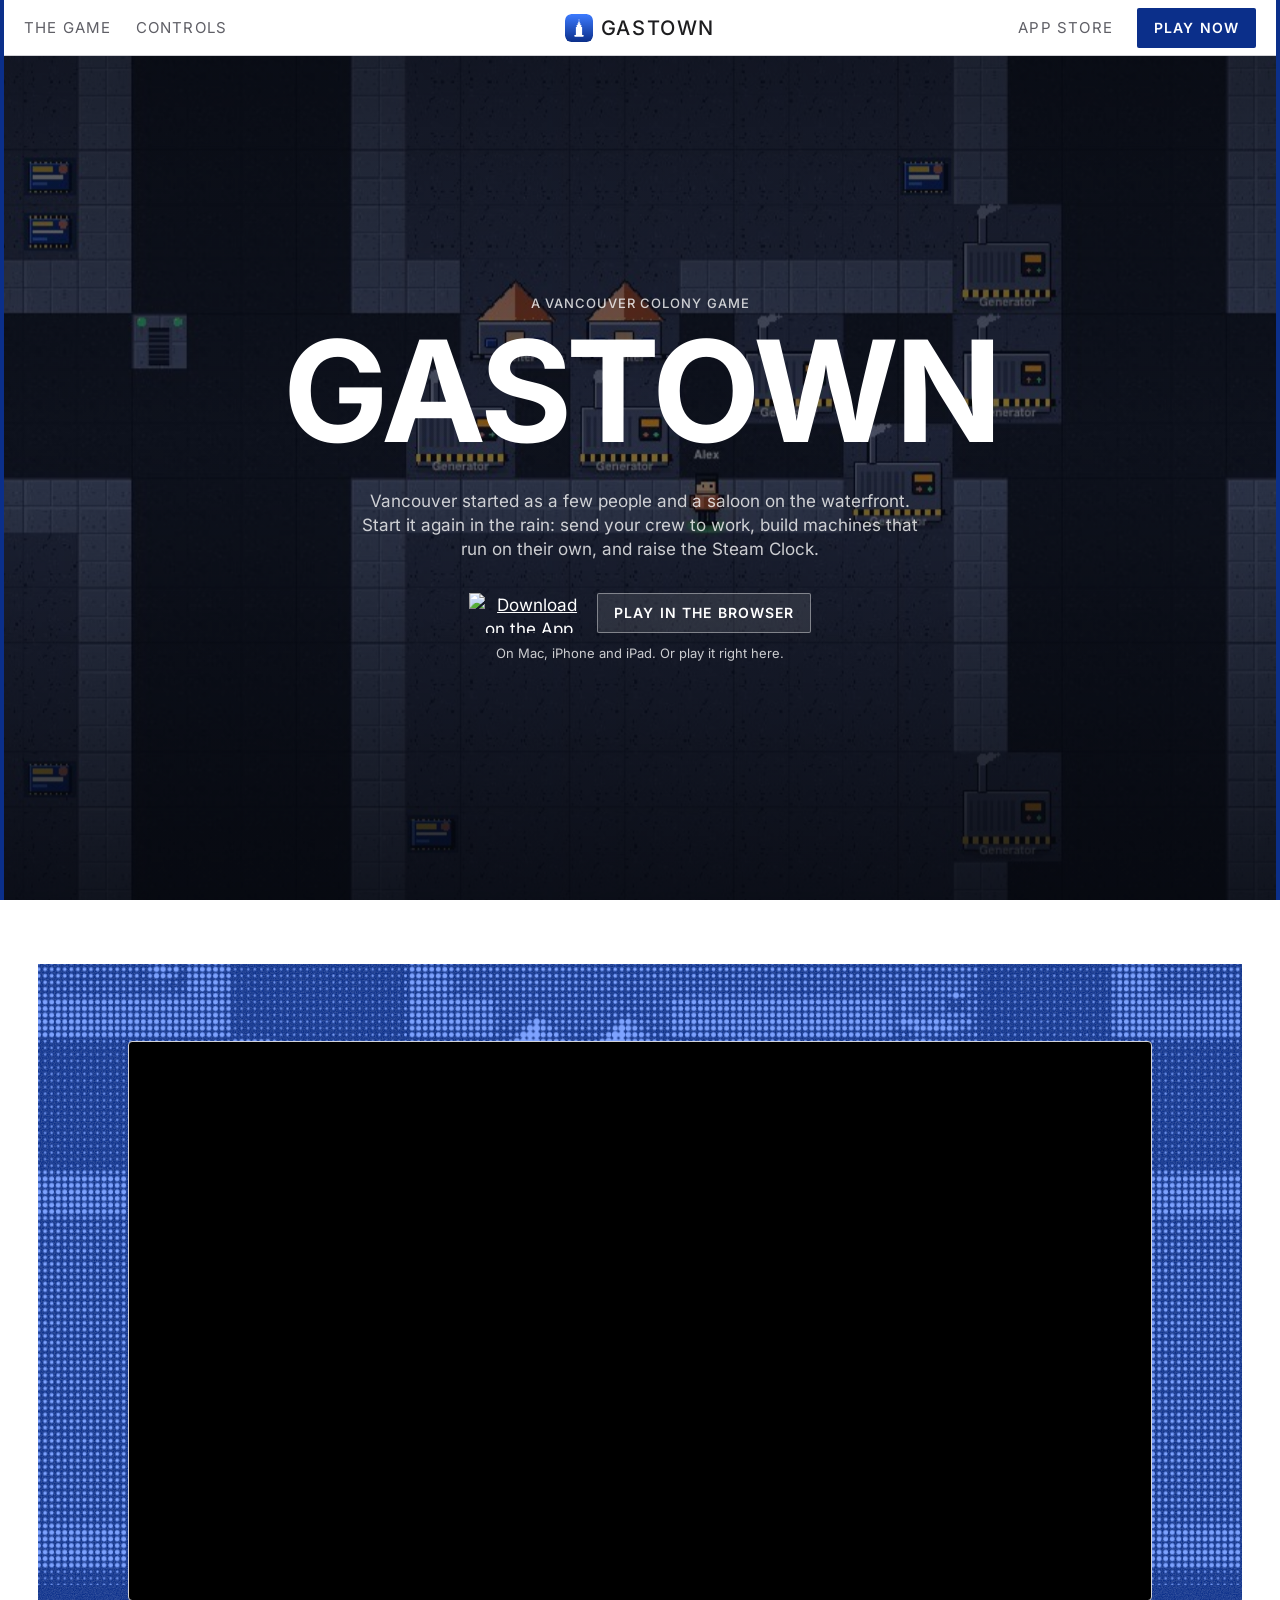
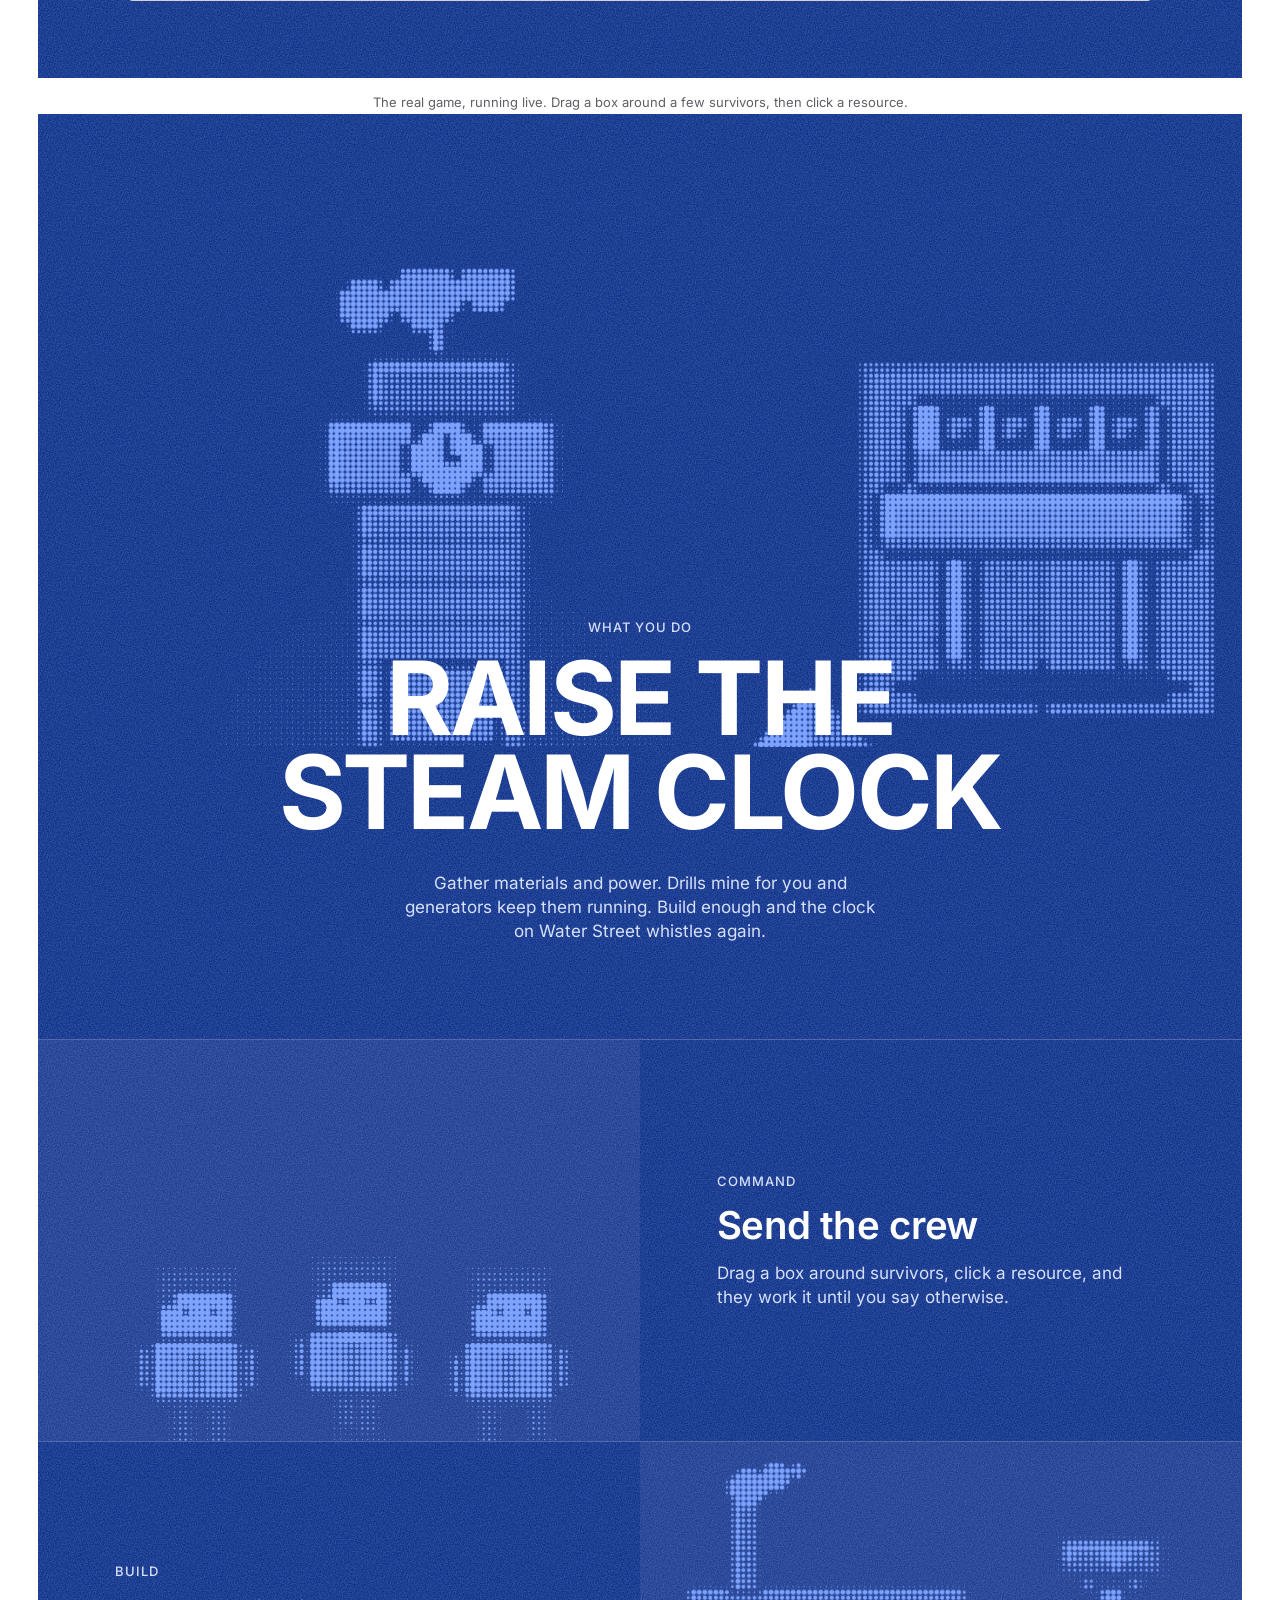
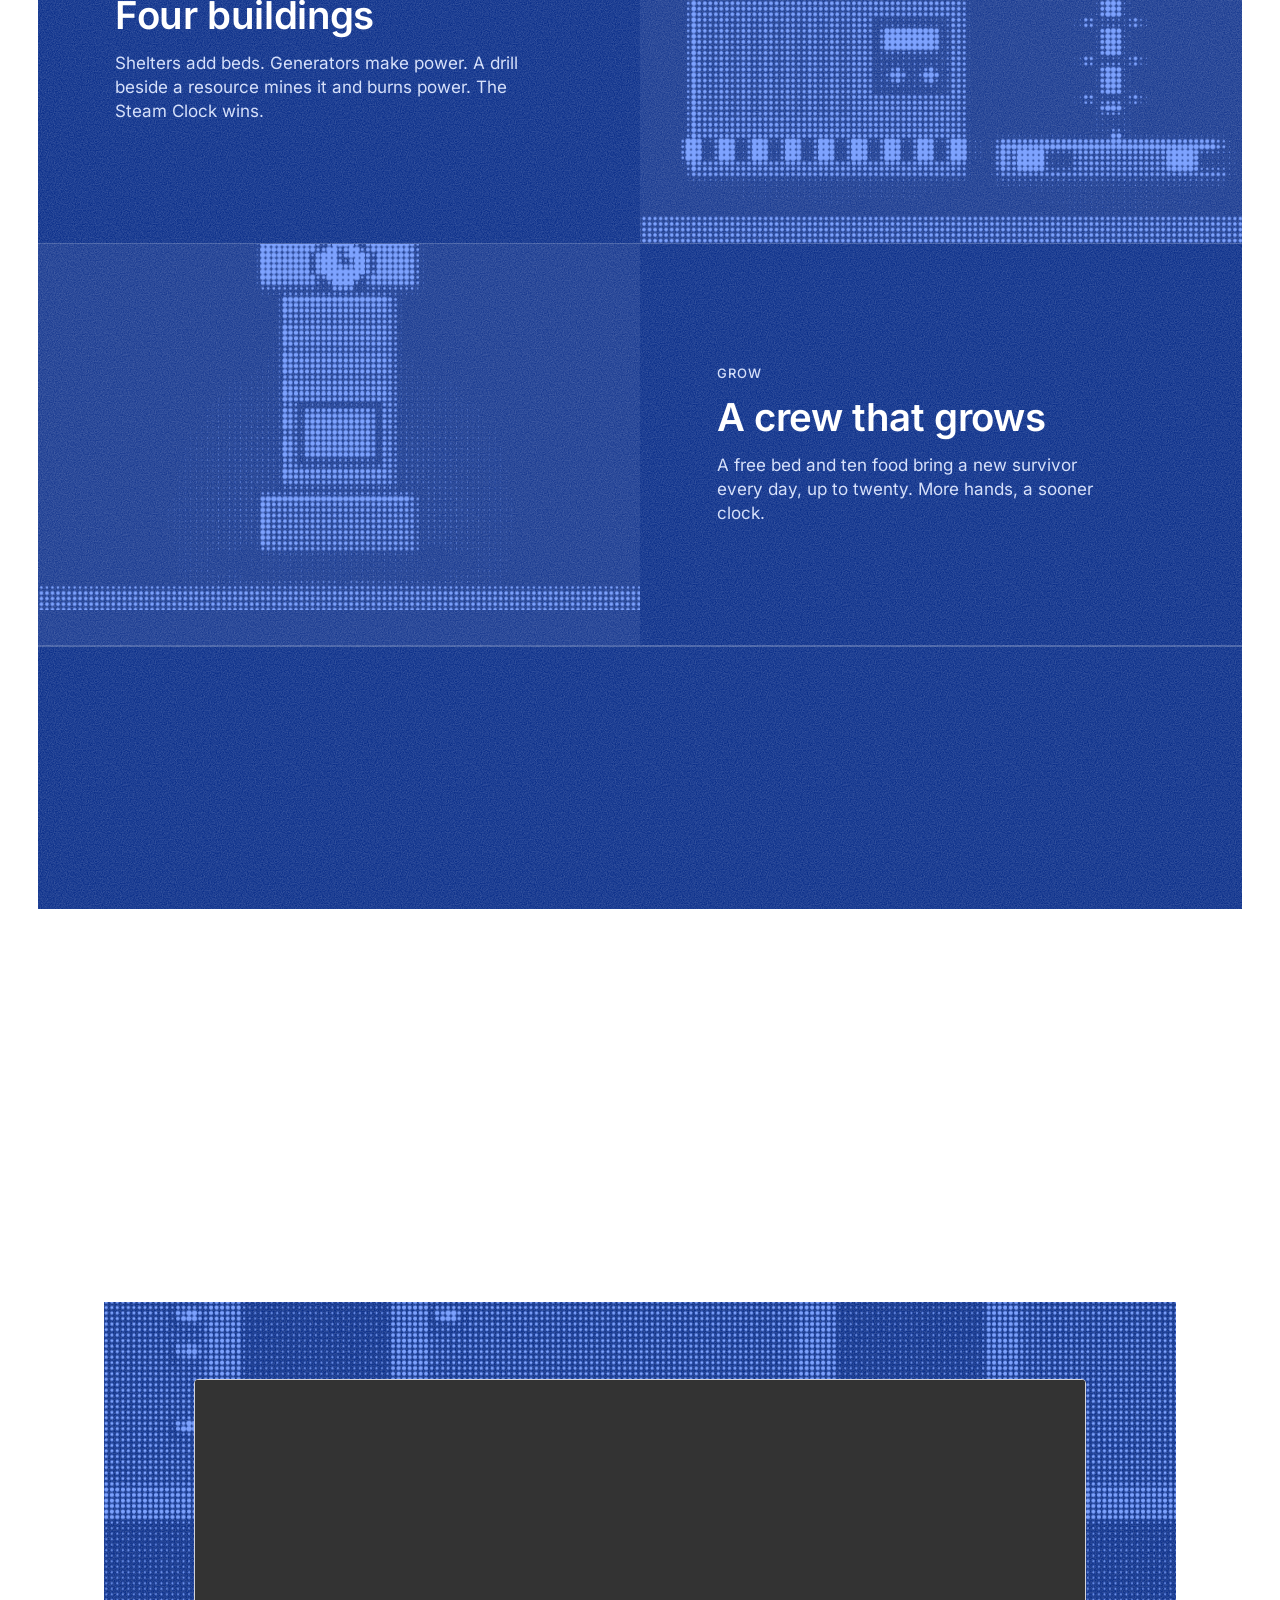
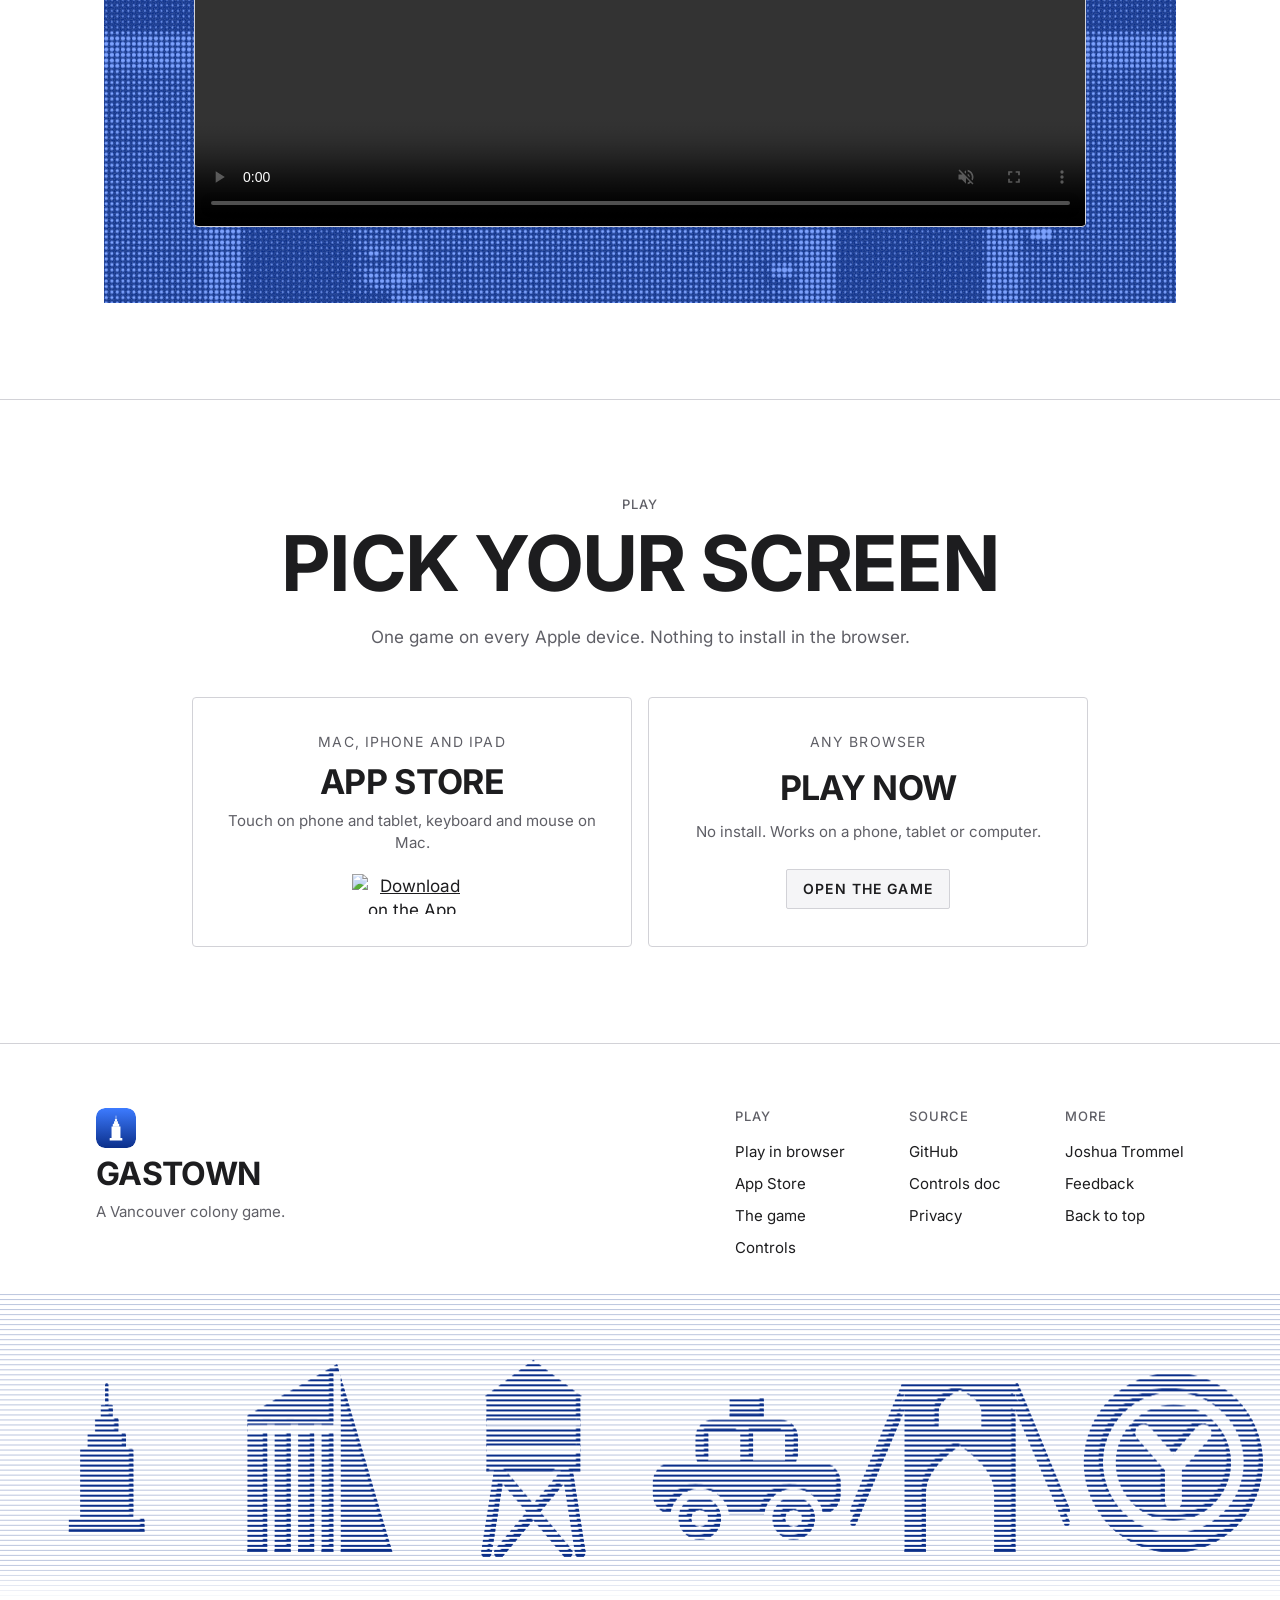
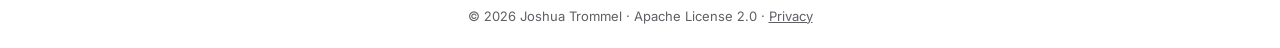
==== landing/index.html @ 270c262f "Gastown: rename from NYC Survive, Vancouver theme (water, seawall, SkyTrain, rain, Steam Clock), lan" ====
<!DOCTYPE html>
<html lang="en">
<head>
<meta charset="UTF-8">
<meta name="viewport" content="width=device-width, initial-scale=1.0, viewport-fit=cover">
<title>Gastown. A Vancouver colony game.</title>
<meta name="description" content="Lead a small crew through rainy Vancouver. Send them to work, build drills and generators that run on their own, and raise the Gastown Steam Clock. On Mac, iPhone and iPad, and in your browser.">
<meta name="theme-color" content="#ffffff" media="(prefers-color-scheme: light)">
<meta name="theme-color" content="#05070d" media="(prefers-color-scheme: dark)">
<link rel="canonical" href="https://gastown.jaybulb.com/">
<link rel="icon" href="favicon.svg" type="image/svg+xml">
<link rel="apple-touch-icon" href="apple-touch-icon.png">
<meta property="og:type" content="website">
<meta property="og:site_name" content="Gastown">
<meta property="og:title" content="Gastown. A Vancouver colony game.">
<meta property="og:description" content="Lead a small crew through rainy Vancouver. Build machines that run on their own and raise the Steam Clock.">
<meta property="og:url" content="https://gastown.jaybulb.com/">
<meta property="og:image" content="https://gastown.jaybulb.com/og.png">
<meta name="twitter:card" content="summary_large_image">
<meta name="twitter:image" content="https://gastown.jaybulb.com/og.png">
<meta name="apple-itunes-app" content="app-id=6782618198">
<link rel="stylesheet" href="tokens.css">
<link rel="stylesheet" href="landing.css">
<script src="landing.js" defer></script>
</head>
<body>

<header class="nav" aria-label="Site">
  <nav class="nav-links" aria-label="Main">
    <a href="#features">The game</a>
    <a href="#controls">Controls</a>
  </nav>
  <a class="nav-brand" href="#top" aria-label="Gastown home"><img src="icon.svg" alt="" width="28" height="28"><span>Gastown</span></a>
  <div class="nav-end">
    <a class="nav-get" href="https://apps.apple.com/app/id6782618198">App Store</a>
    <a class="btn btn-solid" href="app/">Play now</a>
  </div>
</header>

<!-- Art: halftone dot masks drawn from the game's own sprites and frames by scripts/gen_landing_art.py. No outside photos. -->
<main id="top">
<section class="hero" id="hero">
  <div class="hero-bg" aria-hidden="true">
    <video class="hero-video" src="hero.mp4" poster="hero-poster.jpg" autoplay muted loop playsinline preload="auto" data-parallax="0.35"></video>
  </div>
  <div class="wrap center hero-copy" data-parallax="0.3" data-fade>
    <p class="label">A Vancouver colony game</p>
    <h1>Gastown</h1>
    <p class="lead">Vancouver started as a few people and a saloon on the waterfront. Start it again in the rain: send your crew to work, build machines that run on their own, and raise the Steam Clock.</p>
    <div class="cta">
      <a class="store-badge" href="https://apps.apple.com/app/id6782618198"><img src="https://tools.applemarketingtools.com/api/badges/download-on-the-app-store/black/en-us" alt="Download on the App Store" width="150" height="50"></a>
      <a class="btn btn-ghost" href="app/">Play in the browser</a>
    </div>
    <p class="fine">On Mac, iPhone and iPad. Or play it right here.</p>
  </div>
</section>

<section class="sec-demo">
  <div class="demo-wrap reveal" id="demo">
    <div class="stage">
      <div class="art stage-art" style="--img: url(art/stage.png)" aria-hidden="true" data-parallax-art="0.18"></div>
      <div class="win">
        <iframe src="app/?embed" title="Gastown, running live" loading="lazy" allow="fullscreen"></iframe>
      </div>
    </div>
    <p class="demo-hint">The real game, running live. Drag a box around a few survivors, then click a resource.</p>
  </div>
</section>

<section class="band" id="features">
  <div class="band-head">
    <div class="art band-art" style="--img: url(art/band.png)" aria-hidden="true" data-parallax-art="0.2"></div>
    <div class="band-copy reveal">
      <p class="label">What you do</p>
      <h2>Raise the Steam Clock</h2>
      <p>Gather materials and power. Drills mine for you and generators keep them running. Build enough and the clock on Water Street whistles again.</p>
    </div>
  </div>
  <div class="frows">
    <article class="frow reveal"><div class="art" style="--img: url(art/crew.png)" aria-hidden="true" data-parallax-art="0.14"></div><div><p class="label">Command</p><h3>Send the crew</h3><p>Drag a box around survivors, click a resource, and they work it until you say otherwise.</p></div></article>
    <article class="frow reveal"><div class="art" style="--img: url(art/machines.png)" aria-hidden="true" data-parallax-art="0.14"></div><div><p class="label">Build</p><h3>Four buildings</h3><p>Shelters add beds. Generators make power. A drill beside a resource mines it and burns power. The Steam Clock wins.</p></div></article>
    <article class="frow reveal"><div class="art" style="--img: url(art/clock.png)" aria-hidden="true" data-parallax-art="0.14"></div><div><p class="label">Grow</p><h3>A crew that grows</h3><p>A free bed and ten food bring a new survivor every day, up to twenty. More hands, a sooner clock.</p></div></article>
  </div>
  <div class="cells" id="controls">
    <article class="cell reveal"><p class="label">Your orders</p><h3>Nobody moves until you say so</h3><p>Colonists only move when you tell them to. Pick one, then pick the spot. Machines are the only thing that works alone.</p></article>
    <article class="cell reveal"><p class="label">Controls</p><h3>Touch or keys</h3><p>Tap a survivor, then the ground. On Mac, WASD pans, B opens the build menu, 1 to 4 pick a building and Space pauses.</p></article>
    <article class="cell reveal"><p class="label">The win</p><h3>The clock whistles</h3><p>Raise the Steam Clock and Gastown is yours. About fifteen minutes if you build well.</p></article>
  </div>
</section>

<section class="sec field" id="film">
  <div class="wrap center">
    <div class="reveal">
      <i class="wing" aria-hidden="true"></i>
      <p class="label">A real run</p>
      <h2>See it played</h2>
      <p class="body">Drag a box around survivors, click a resource to gather it, and press B to build.</p>
    </div>
    <div class="stage film-stage reveal">
      <div class="art stage-art" style="--img: url(art/film.png)" aria-hidden="true" data-parallax-art="0.18"></div>
      <figure class="film">
        <video src="playthrough.mp4" autoplay muted loop playsinline controls preload="metadata" aria-label="A real playthrough: drag a box around survivors, click a resource to gather, press B to build."></video>
      </figure>
    </div>
  </div>
</section>

<section class="sec plats" id="play">
  <div class="wrap center">
    <p class="label reveal">Play</p>
    <h2 class="reveal">Pick your screen</h2>
    <p class="body reveal">One game on every Apple device. Nothing to install in the browser.</p>
    <div class="plat-row">
      <div class="reveal"><small>Mac, iPhone and iPad</small><b>App Store</b><p>Touch on phone and tablet, keyboard and mouse on Mac.</p><a class="store-badge" href="https://apps.apple.com/app/id6782618198"><img src="https://tools.applemarketingtools.com/api/badges/download-on-the-app-store/black/en-us" alt="Download on the App Store" width="150" height="50"></a></div>
      <div class="reveal"><small>Any browser</small><b>Play now</b><p>No install. Works on a phone, tablet or computer.</p><a class="btn btn-ghost" href="app/">Open the game</a></div>
    </div>
  </div>
</section>
</main>

<footer class="foot" id="footer">
  <div class="foot-top">
    <div class="foot-brand"><img src="icon.svg" alt="" width="40" height="40"><b>Gastown</b><p>A Vancouver colony game.</p></div>
    <nav class="foot-cols" aria-label="Footer">
      <div><p class="label">Play</p><a href="app/">Play in browser</a><a href="https://apps.apple.com/app/id6782618198">App Store</a><a href="#features">The game</a><a href="#controls">Controls</a></div>
      <div><p class="label">Source</p><a href="https://github.com/nulljosh/gastown">GitHub</a><a href="https://github.com/nulljosh/gastown/blob/main/docs/CONTROLS.md">Controls doc</a><a href="privacy.html">Privacy</a></div>
      <div><p class="label">More</p><a href="https://jaybulb.com">Joshua Trommel</a><a href="mailto:trommatic@icloud.com?subject=Gastown">Feedback</a><a href="#top">Back to top</a></div>
    </nav>
  </div>
  <div class="word-band" aria-hidden="true"><canvas class="word-canvas"></canvas></div>
  <p class="legal">&copy; 2026 Joshua Trommel &middot; Apache License 2.0 &middot; <a href="privacy.html">Privacy</a></p>
</footer>

<script src="footer-band.js" defer></script>
</body>
</html>
---- landing/tokens.css ----
/* Gastown design tokens, same system as the Hermes landing: 8 point grid, one radius set, 48 point capsule controls.
   The brand blue (brand/tokens.css) is the only colour Gastown owns. Light #3d7bff, deep #0b2f8a. */
@font-face { font-family: "Gastown Sans"; src: url("fonts/GastownSans-Regular.woff2") format("woff2"); font-weight: 400; font-display: swap; }
@font-face { font-family: "Gastown Sans"; src: url("fonts/GastownSans-Medium.woff2") format("woff2"); font-weight: 500; font-display: swap; }
@font-face { font-family: "Gastown Sans"; src: url("fonts/GastownSans-Semibold.woff2") format("woff2"); font-weight: 600; font-display: swap; }
@font-face { font-family: "Gastown Sans"; src: url("fonts/GastownSans-Bold.woff2") format("woff2"); font-weight: 700; font-display: swap; }

:root {
  /* colour */
  --accent: #0b2f8a;          /* actions and links; deep brand blue, AA on paper */
  --accent-light: #3d7bff;    /* icon gradient top */
  --accent-deep: #0b2f8a;     /* icon gradient bottom */
  --btn: #0b2f8a;             /* solid buttons, white label */
  --frame: #0b2f8a;           /* the thin frame down the window edges */
  --band: #0b2f8a;            /* full-bleed blue sections */
  --band-sub: #d6e0fa;        /* secondary text on the band, AA */
  --band-art: #7ea3ff;        /* halftone photographs on the band */
  --band-line: rgba(255, 255, 255, .22);
  --ring: color-mix(in srgb, var(--accent) 30%, transparent);
  --bg: #ffffff;
  --surface: #f5f5f7;
  --line: #d2d2d7;
  --text: #1d1d1f;
  --sub: #5f5f66;

  /* type */
  --display: var(--font);    /* one face everywhere: Gastown Sans, built by scripts/gen_font.py */
  --font: "Gastown Sans", -apple-system, BlinkMacSystemFont, "SF Pro Text", "Helvetica Neue", Helvetica, Arial, sans-serif;
  --size-body: 17px;          /* 24 line */
  --size-footnote: 13px;      /* 16 line */

  /* space: the 8 point grid */
  --sp-1: 4px; --sp-2: 8px; --sp-3: 12px; --sp-4: 16px; --sp-5: 24px; --sp-6: 32px; --sp-7: 48px; --sp-8: 64px; --sp-9: 96px;
  --measure: 680px;
  --wrap: 1120px;

  /* shape */
  --control: 48px;
  --r-card: 28px;
  --r-group: 20px;
  --r-pill: 999px;
  --r-sq: 2px;                /* landing buttons and panels */
  --r-icon: 22.5%;
  --motion: .2s ease;
  color-scheme: light dark;
}

@media (prefers-color-scheme: dark) {
  :root {
    --accent: #6c9bff;
    --btn: #2a63e9;
    --frame: #2a63e9;
    --band: #0b2f8a;
    --band-sub: #c9d6fb;
    --band-art: #6f98ff;
    --bg: #05070d;            /* near black, a breath of blue */
    --surface: #10131c;
    --line: #272c3a;
    --text: #f5f5f7;
    --sub: #a4a9b8;
  }
}
---- landing/landing.css ----
/* Gastown landing, built on the Hermes landing system: a near-black page in a thin blue frame, giant thin condensed caps,
   tiny caps labels, small square buttons, all in Gastown Sans, and one full-bleed blue band where an old photograph of New York sits in halftone.
   Every colour, both faces and the radii come from tokens.css. */
:root {
  --scan: repeating-linear-gradient(to bottom, #000 0 1.5px, transparent 1.5px 3px);  /* scanlines for the engravings */
  /* film grain: white fractal noise, laid over every blue surface */
  --grain: url("data:image/svg+xml,%3Csvg xmlns='http://www.w3.org/2000/svg' width='180' height='180'%3E%3Cfilter id='n'%3E%3CfeTurbulence type='fractalNoise' baseFrequency='.85' numOctaves='3' stitchTiles='stitch'/%3E%3CfeColorMatrix values='0 0 0 0 1 0 0 0 0 1 0 0 0 0 1 .28 0 0 0 -.06'/%3E%3C/filter%3E%3Crect width='100%25' height='100%25' filter='url(%23n)'/%3E%3C/svg%3E");
}
/* Halftone art: each image is a dot mask (art/*.png, dithered from public domain works), tinted with --band-art */
.art { position: relative; overflow: hidden; background: var(--grain), var(--band); }
.art::before { content: ""; position: absolute; inset: -9% 0; transform: translate3d(0, var(--ty, 0px), 0); background: var(--band-art); -webkit-mask: var(--img) center / cover no-repeat; mask: var(--img) center / cover no-repeat; }
* { box-sizing: border-box; margin: 0; }
html { scroll-behavior: smooth; }
body { font-family: var(--font); font-size: var(--size-body); line-height: 24px; color: var(--text); background: var(--bg); -webkit-font-smoothing: antialiased; }
a { color: inherit; }
code { font-size: .9em; padding: 2px 6px; border-radius: var(--r-sq); background: var(--surface); }
.wrap { max-width: var(--wrap); margin: 0 auto; padding: 0 var(--sp-5); }
.center { text-align: center; }

h1, h2, h3, .label { font-family: var(--display); }
h1, h2, h3 { text-wrap: balance; }
/* the wing, in the accent, over a section title */
.wing { display: block; width: 56px; height: 56px; margin: 0 auto var(--sp-4); background: var(--accent); -webkit-mask: url(mark.svg) center / contain no-repeat; mask: url(mark.svg) center / contain no-repeat; }
h1 { font-size: clamp(60px, 11vw, 168px); line-height: .92; font-weight: 700; text-transform: uppercase; letter-spacing: -.03em; }
h2 { font-size: clamp(40px, 6vw, 88px); line-height: .95; font-weight: 700; text-transform: uppercase; letter-spacing: -.025em; }
h3 { font-size: 28px; line-height: 32px; font-weight: 600; letter-spacing: -.01em; }
.label { font-size: 13px; line-height: 16px; font-weight: 500; letter-spacing: .08em; text-transform: uppercase; color: var(--sub); margin-bottom: var(--sp-4); }

.btn { white-space: nowrap; height: 40px; padding: 0 var(--sp-4); border-radius: var(--r-sq); display: inline-flex; align-items: center; font-family: var(--display); font-weight: 600; font-size: 14px; letter-spacing: .08em; text-transform: uppercase; text-decoration: none; border: 1px solid transparent; transition: background var(--motion), color var(--motion), border-color var(--motion); }
.btn-solid { background: var(--btn); color: #fff; }
.btn-solid:hover { background: color-mix(in srgb, var(--btn) 82%, #fff); }
.btn-ghost { background: var(--surface); color: var(--text); border-color: var(--line); }
.btn-ghost:hover { border-color: var(--text); }
.btn:focus-visible, .foot-cols a:focus-visible, .nav-brand:focus-visible, .nav-links a:focus-visible { outline: 3px solid var(--ring); outline-offset: 2px; }

.nav { position: sticky; top: 0; z-index: 10; display: grid; grid-template-columns: 1fr auto 1fr; align-items: center; gap: var(--sp-5); height: 56px; padding: 0 var(--sp-5); background: color-mix(in srgb, var(--bg) 88%, transparent); backdrop-filter: blur(20px); -webkit-backdrop-filter: blur(20px); border-bottom: 1px solid var(--line); }
.nav-brand { display: flex; align-items: center; gap: var(--sp-2); font-family: var(--display); font-weight: 500; font-size: 20px; letter-spacing: .08em; text-transform: uppercase; text-decoration: none; }
.nav-brand img { width: 28px; height: 28px; border-radius: var(--r-icon); }
.nav-links, .nav-get { display: flex; gap: var(--sp-5); font-family: var(--display); font-size: 15px; letter-spacing: .08em; text-transform: uppercase; }
.nav-links a, .nav-get { text-decoration: none; color: var(--sub); }
.nav-links a:hover, .nav-get:hover { color: var(--text); }
.nav-brand { grid-column: 2; }
.nav-end { grid-column: 3; justify-self: end; display: flex; align-items: center; gap: var(--sp-5); }
/* the thin blue frame down both edges of the window */
@media (min-width: 900px) { body::after { content: ""; position: fixed; inset: 0; border-inline: 4px solid var(--frame); pointer-events: none; z-index: 30; } }

.hero { position: relative; isolation: isolate; overflow: hidden; display: grid; align-items: center; min-height: calc(100svh - 56px); padding: var(--sp-9) 0; background: #05070d; color: #fff; }
.hero-bg { position: absolute; inset: 0; z-index: -1; overflow: hidden; }
/* the film, a little oversize so the parallax drift never shows an edge, under a dark wash that lets the type read */
.hero-video { position: absolute; left: 0; top: -12%; width: 100%; height: 124%; object-fit: cover; will-change: transform; }
.hero-bg::after { content: ""; position: absolute; inset: 0; background: linear-gradient(to bottom, rgba(5,7,13,.72), rgba(5,7,13,.5) 45%, rgba(5,7,13,.86)); }
.hero .label, .hero .lead, .hero .fine { color: rgba(255,255,255,.78); }
.hero .btn-ghost { background: rgba(255,255,255,.1); border-color: rgba(255,255,255,.4); color: #fff; backdrop-filter: blur(8px); -webkit-backdrop-filter: blur(8px); }
.hero .btn-ghost:hover { border-color: #fff; }
.hero-copy { will-change: transform, opacity; }
.sec-demo { padding-top: var(--sp-8); }
.store-badge { display: inline-flex; align-items: center; height: 40px; }
.store-badge img { display: block; height: 40px; width: auto; }
.lead { max-width: 560px; margin: var(--sp-6) auto 0; color: var(--sub); }
.cta { display: flex; flex-wrap: wrap; gap: var(--sp-2); margin-top: var(--sp-6); }
.center .cta { justify-content: center; }
.fine { margin-top: var(--sp-3); font-size: var(--size-footnote); line-height: 16px; color: var(--sub); }


/* the stage: a halftone photograph with the live game sitting on it */
.demo-wrap { margin: 0 clamp(0px, 3vw, 44px); }
.stage { position: relative; overflow: hidden; background: var(--grain), var(--band); padding: clamp(24px, 6vw, 96px) clamp(12px, 7vw, 128px); }
.stage-art { position: absolute; inset: 0; }
.stage .win { position: relative; max-width: 1040px; margin: 0 auto; }
.win { height: 560px; border-radius: 4px; overflow: hidden; border: 1px solid var(--line); background: #000; }
.win iframe { display: block; width: 100%; height: 100%; border: 0; }
.demo-hint { margin-top: var(--sp-3); font-size: var(--size-footnote); color: var(--sub); text-align: center; }

/* The blue band: the engraving in scanlines beside the section head, then the six features as ruled cells */
.band { margin: 0 clamp(0px, 3vw, 44px); background: var(--grain), var(--band); color: #fff; overflow: hidden; }
.band .label { color: var(--band-sub); }
.band-head { text-align: center; }
.band-art { aspect-ratio: 19 / 10; max-height: 86vh; width: 100%; background: none; }
.band-copy { position: relative; margin-top: -10vw; padding: 0 var(--sp-5) var(--sp-9); }
.band-copy h2 { font-size: clamp(44px, 8vw, 128px); line-height: .92; }
.band-copy p:last-child { margin: var(--sp-6) auto 0; max-width: 480px; color: var(--band-sub); }
.frows { border-top: 1px solid var(--band-line); }
.frow { display: grid; grid-template-columns: 1fr 1fr; align-items: center; border-bottom: 1px solid var(--band-line); }
.frow .art { aspect-ratio: 3 / 2; background: var(--grain), color-mix(in srgb, #fff 6%, var(--band)); }
.frow:nth-child(even) .art { order: 2; }
.frow > div:not(.art) { padding: var(--sp-7) clamp(24px, 6vw, 96px); max-width: 560px; }
.frow h3 { font-size: clamp(30px, 3vw, 44px); line-height: 1.05; font-weight: 600; }
.frow p:last-child { margin-top: var(--sp-4); color: var(--band-sub); }
.cells { display: grid; grid-template-columns: repeat(3, 1fr); border-top: 1px solid var(--band-line); }
.cell { padding: var(--sp-6) var(--sp-6) var(--sp-7); border-right: 1px solid var(--band-line); border-bottom: 1px solid var(--band-line); }
.cell:nth-child(3n) { border-right: 0; }
.cell:nth-last-child(-n+3) { border-bottom: 0; }
.cell .label { margin-bottom: var(--sp-5); }
.cell p:last-child { margin-top: var(--sp-3); color: var(--band-sub); font-size: 15px; line-height: 22px; }

.sec { padding: var(--sp-9) 0; }
.body { color: var(--sub); margin-top: var(--sp-5); max-width: 560px; }
.center .body { margin-left: auto; margin-right: auto; }

/* a real run: the playthrough video on a second halftone stage */
.film-stage { margin-top: var(--sp-7); }
.film-stage .film { position: relative; max-width: 960px; margin: 0 auto; border-radius: 4px; overflow: hidden; border: 1px solid var(--line); background: #000; }
.film-stage video { display: block; width: 100%; height: auto; }

.plats { border-top: 1px solid var(--line); }
.plat-row { display: flex; flex-wrap: wrap; justify-content: center; gap: var(--sp-4); margin-top: var(--sp-7); }
.plat-row > div { flex: 1 1 280px; max-width: 440px; padding: var(--sp-6); border-radius: 4px; border: 1px solid var(--line); display: grid; gap: var(--sp-2); justify-items: center; }
.plat-row small { font-family: var(--display); font-size: 14px; letter-spacing: .08em; text-transform: uppercase; color: var(--sub); }
.plat-row b { font-family: var(--display); font-weight: 700; font-size: 34px; line-height: 40px; text-transform: uppercase; letter-spacing: -.02em; }
.plat-row p { color: var(--sub); font-size: 15px; line-height: 22px; margin-bottom: var(--sp-3); }

/* Footer: brand and link columns, the engraved band of Hermes' things, one fine line */
.foot { text-align: center; padding: var(--sp-8) var(--sp-4) var(--sp-5); background: var(--bg); overflow: hidden; border-top: 1px solid var(--line); }
.foot-top { max-width: var(--wrap); margin: 0 auto; padding: 0 var(--sp-4); display: flex; flex-wrap: wrap; justify-content: space-between; gap: var(--sp-7); text-align: left; }
.foot-brand { display: grid; gap: var(--sp-2); align-content: start; }
.foot-brand img { border-radius: var(--r-icon); }
.foot-brand b { font-family: var(--display); font-weight: 700; font-size: 32px; line-height: 36px; text-transform: uppercase; letter-spacing: -.02em; }
.foot-brand p { color: var(--sub); font-size: 15px; }
.foot-cols { display: flex; flex-wrap: wrap; gap: var(--sp-8); }
.foot-cols div { display: grid; gap: var(--sp-2); align-content: start; }
.foot-cols .label { margin-bottom: var(--sp-2); }
.foot-cols a { color: var(--text); text-decoration: none; font-size: 15px; }
.foot-cols a:hover { color: var(--accent); }
.word-band { color: var(--accent); position: relative; width: 100vw; margin: var(--sp-6) 0 0 calc(50% - 50vw); height: clamp(160px, 24vw, 340px); }
.word-canvas { position: absolute; inset: 0; width: 100%; height: 100%; display: none; }
.word-band.live .word-canvas { display: block; }
.legal { margin-top: var(--sp-2); font-size: var(--size-footnote); line-height: 16px; color: var(--sub); text-wrap: balance; }

/* Privacy page: the same nav and footer, then one reading column */
.docs { max-width: var(--wrap); margin: 0 auto; padding: var(--sp-8) var(--sp-5) var(--sp-9); }
.doc { max-width: 720px; display: grid; gap: var(--sp-8); }
.doc section { display: grid; gap: var(--sp-4); justify-items: start; scroll-margin-top: 88px; }
.doc h2 { font-size: clamp(44px, 5vw, 72px); margin-bottom: var(--sp-2); }
.doc .label { margin-bottom: 0; }
.doc p { color: var(--sub); }
.doc a:not(.btn) { color: var(--accent); }
.privacy { max-width: 760px; }
.doc-h1 { font-size: clamp(56px, 8vw, 104px); line-height: .95; margin-bottom: var(--sp-3); }
.legal a { color: inherit; }

.js .reveal { opacity: 0; transform: translateY(16px); transition: opacity .5s ease, transform .5s ease; }
.js .reveal.in { opacity: 1; transform: none; }

@media (max-width: 900px) {
  .frow { grid-template-columns: 1fr; }
  .frow:nth-child(even) .art { order: 0; }
  .frow > div:not(.art) { padding: var(--sp-6) var(--sp-5) var(--sp-7); }
  .band-copy { margin-top: -14vw; }
  .cells { grid-template-columns: 1fr 1fr; }
  .cell, .cell:nth-child(3n), .cell:nth-last-child(-n+3) { border-right: 1px solid var(--band-line); border-bottom: 1px solid var(--band-line); }
  .cell:nth-child(2n) { border-right: 0; }
  .cell:nth-last-child(-n+2) { border-bottom: 0; }
  .win { height: 600px; }
}
@media (max-width: 600px) {
  .nav-links, .nav-get { display: none; }
  .nav { gap: var(--sp-3); padding: 0 var(--sp-4); }
  .wrap { padding: 0 var(--sp-4); }
  .hero { padding-top: var(--sp-8); }
  .cells { grid-template-columns: 1fr; }
  .cell, .cell:nth-child(2n), .cell:nth-child(3n), .cell:nth-last-child(-n+2) { border-right: 0; border-bottom: 1px solid var(--band-line); padding: var(--sp-5); }
  .cell:last-child { border-bottom: 0; }
  .word-band { height: 260px; }
  .foot-cols { gap: var(--sp-6); }
}
@media (prefers-reduced-motion: reduce) {
  html { scroll-behavior: auto; }
  .hero-video { top: 0; height: 100%; transform: none !important; }
  .hero-copy { transform: none !important; opacity: 1 !important; }
  .art::before { transform: none; inset: 0; }
  .js .reveal { opacity: 1; transform: none; transition: none; }
  .btn { transition: none; }
}
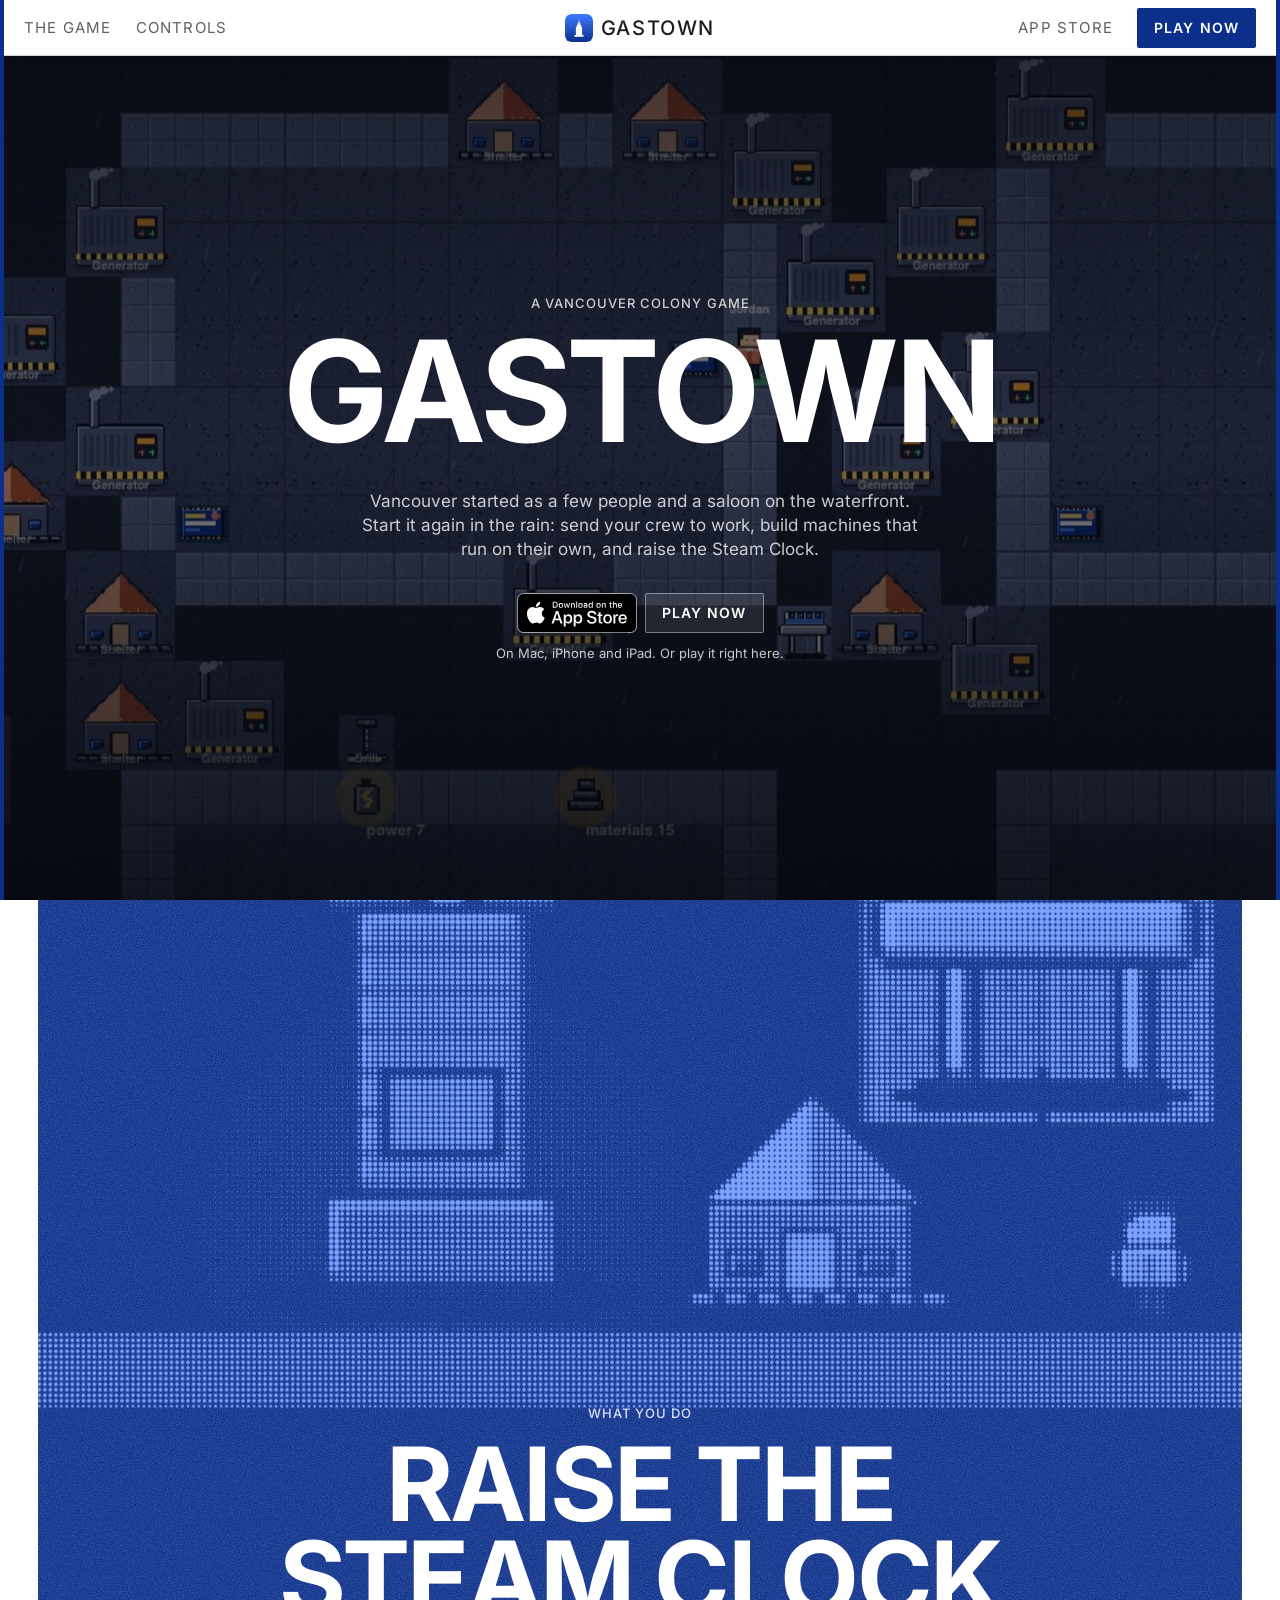
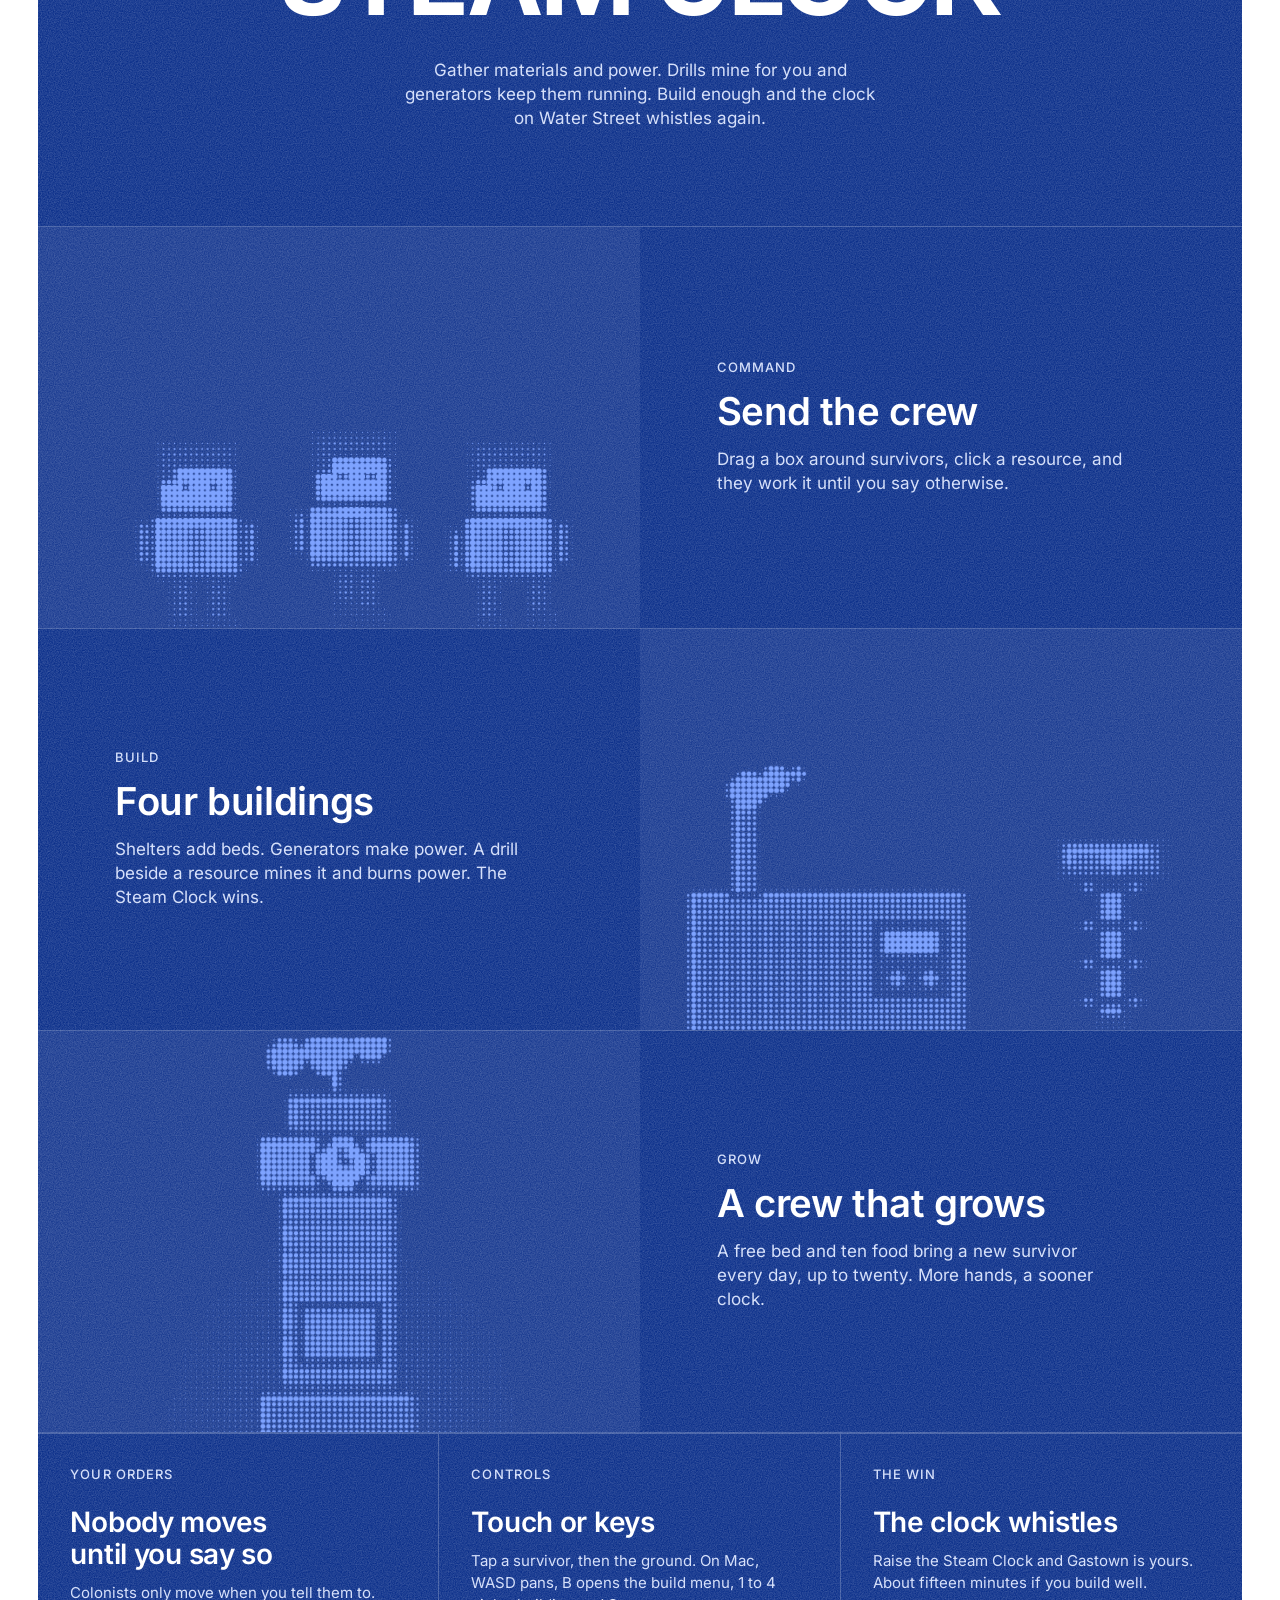
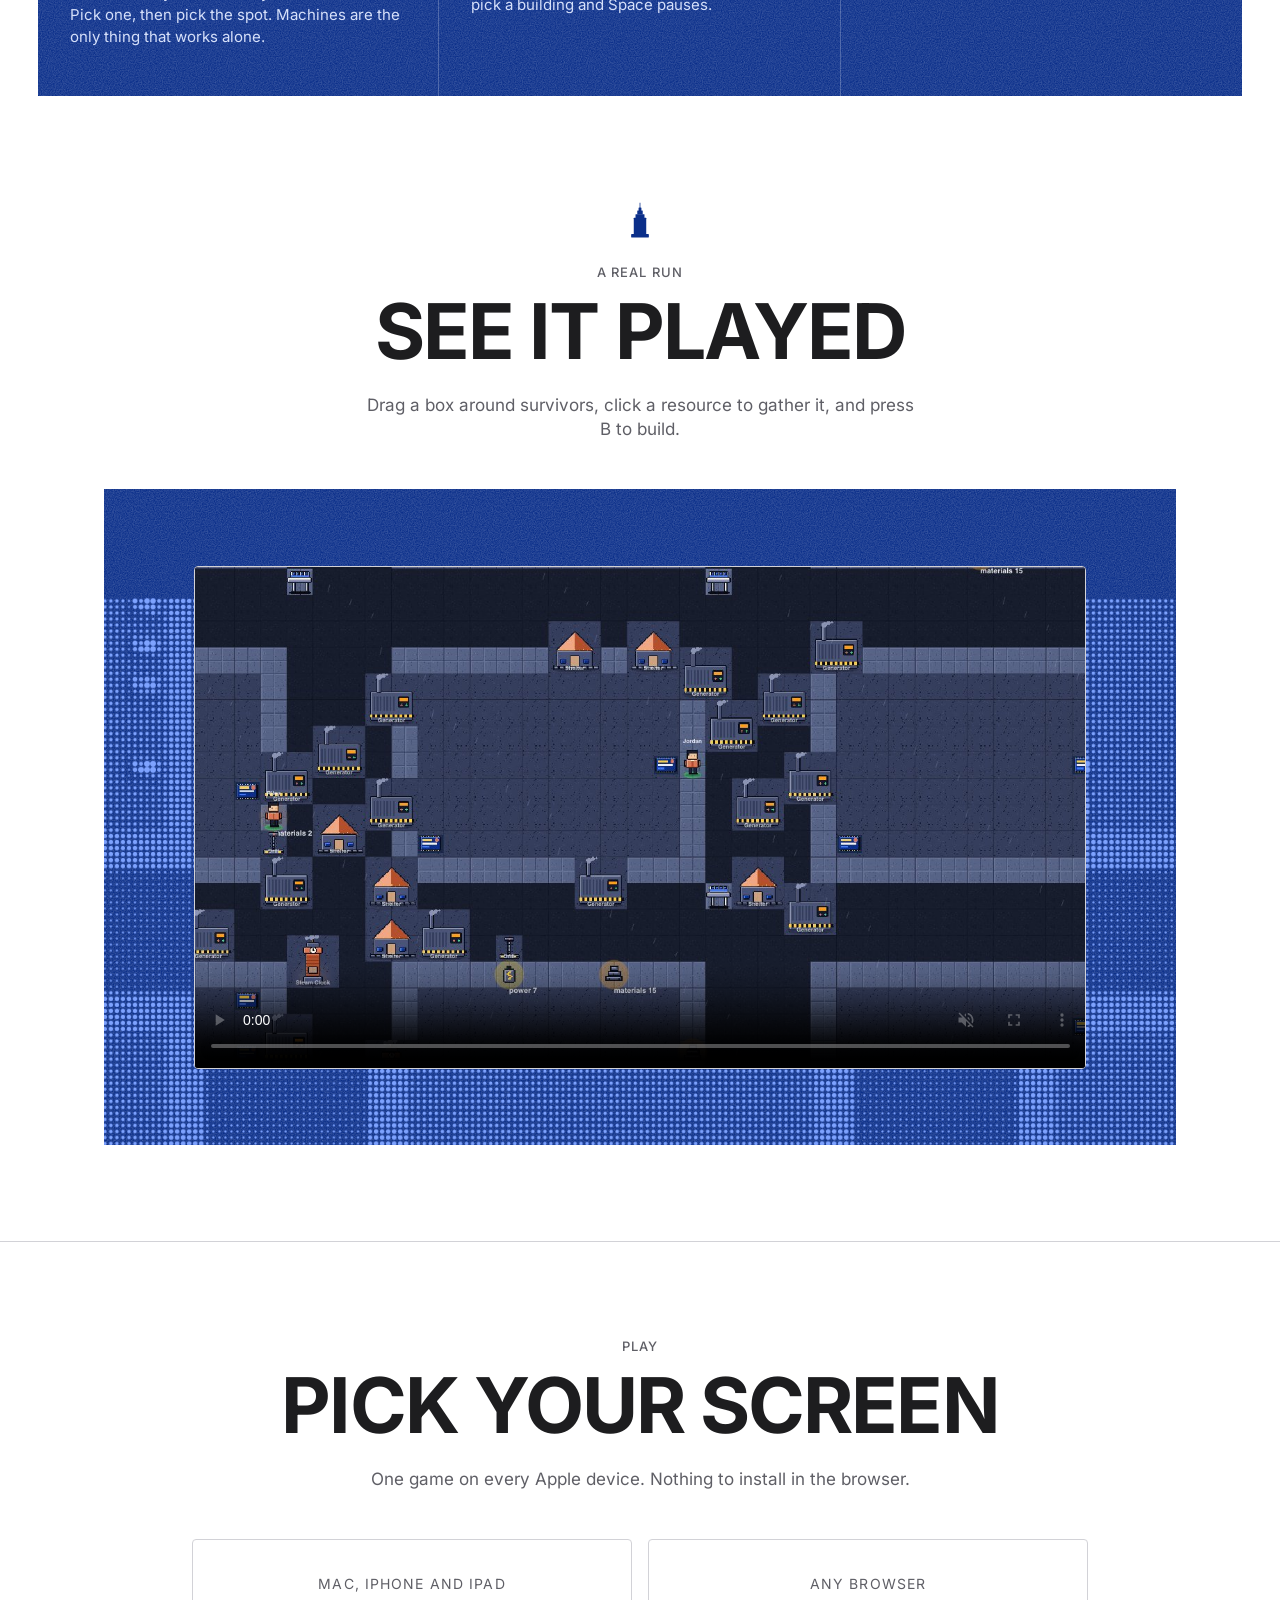
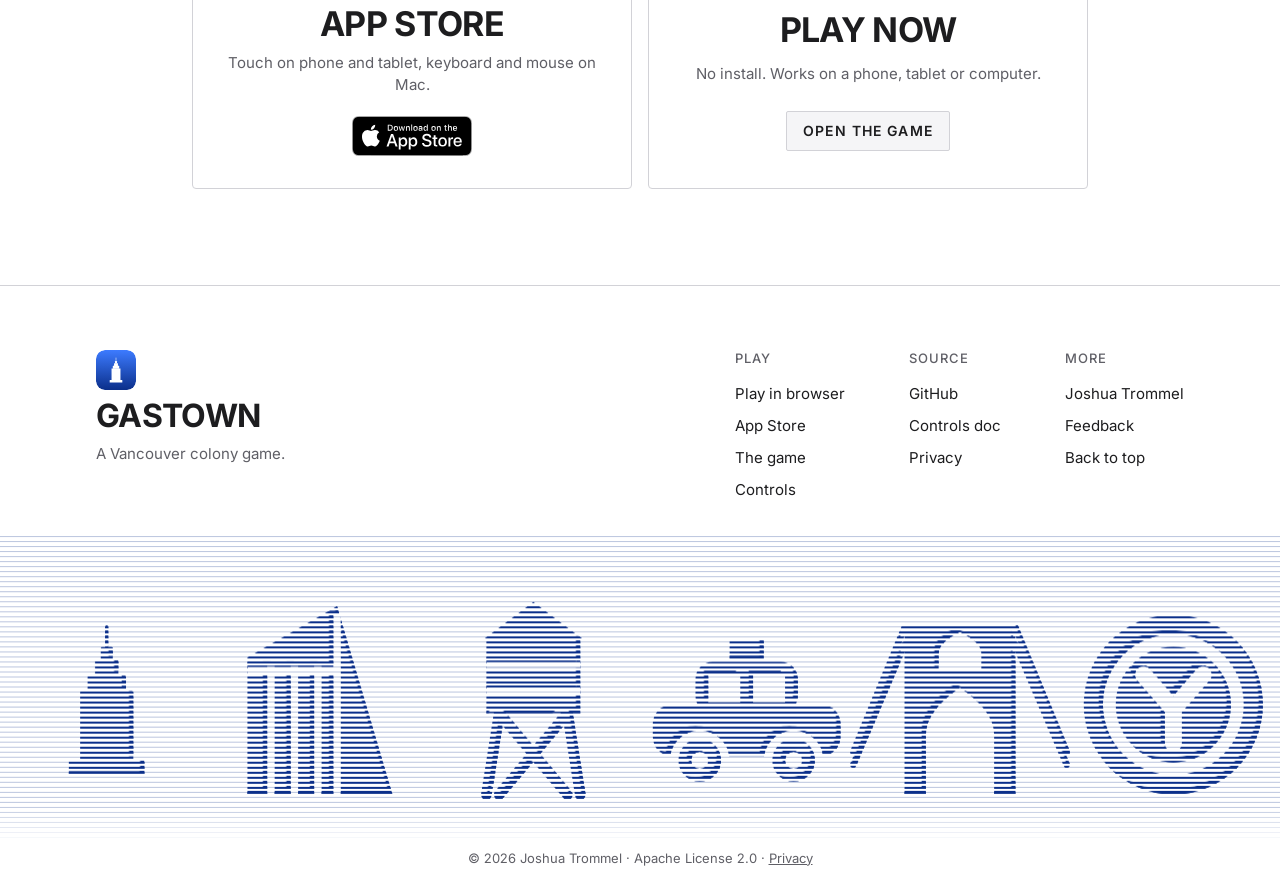
==== commit 39218a2b: "Landing: no embedded game (Play now and the App Store badge instead), Apple's badge hosted locally, " ====
--- a/landing/index.html
+++ b/landing/index.html
@@ -48,22 +48,10 @@
     <h1>Gastown</h1>
     <p class="lead">Vancouver started as a few people and a saloon on the waterfront. Start it again in the rain: send your crew to work, build machines that run on their own, and raise the Steam Clock.</p>
     <div class="cta">
-      <a class="store-badge" href="https://apps.apple.com/app/id6782618198"><img src="https://tools.applemarketingtools.com/api/badges/download-on-the-app-store/black/en-us" alt="Download on the App Store" width="150" height="50"></a>
-      <a class="btn btn-ghost" href="app/">Play in the browser</a>
+      <a class="store-badge" href="https://apps.apple.com/app/id6782618198"><img src="app-store.svg" alt="Download on the App Store" width="150" height="50"></a>
+      <a class="btn btn-ghost" href="app/">Play now</a>
     </div>
     <p class="fine">On Mac, iPhone and iPad. Or play it right here.</p>
-  </div>
-</section>
-
-<section class="sec-demo">
-  <div class="demo-wrap reveal" id="demo">
-    <div class="stage">
-      <div class="art stage-art" style="--img: url(art/stage.png)" aria-hidden="true" data-parallax-art="0.18"></div>
-      <div class="win">
-        <iframe src="app/?embed" title="Gastown, running live" loading="lazy" allow="fullscreen"></iframe>
-      </div>
-    </div>
-    <p class="demo-hint">The real game, running live. Drag a box around a few survivors, then click a resource.</p>
   </div>
 </section>
 
@@ -99,7 +87,7 @@
     <div class="stage film-stage reveal">
       <div class="art stage-art" style="--img: url(art/film.png)" aria-hidden="true" data-parallax-art="0.18"></div>
       <figure class="film">
-        <video src="playthrough.mp4" autoplay muted loop playsinline controls preload="metadata" aria-label="A real playthrough: drag a box around survivors, click a resource to gather, press B to build."></video>
+        <video src="hero.mp4" poster="hero-poster.jpg" autoplay muted loop playsinline controls preload="metadata" aria-label="A real playthrough: drag a box around survivors, click a resource to gather, press B to build."></video>
       </figure>
     </div>
   </div>
@@ -111,7 +99,7 @@
     <h2 class="reveal">Pick your screen</h2>
     <p class="body reveal">One game on every Apple device. Nothing to install in the browser.</p>
     <div class="plat-row">
-      <div class="reveal"><small>Mac, iPhone and iPad</small><b>App Store</b><p>Touch on phone and tablet, keyboard and mouse on Mac.</p><a class="store-badge" href="https://apps.apple.com/app/id6782618198"><img src="https://tools.applemarketingtools.com/api/badges/download-on-the-app-store/black/en-us" alt="Download on the App Store" width="150" height="50"></a></div>
+      <div class="reveal"><small>Mac, iPhone and iPad</small><b>App Store</b><p>Touch on phone and tablet, keyboard and mouse on Mac.</p><a class="store-badge" href="https://apps.apple.com/app/id6782618198"><img src="app-store.svg" alt="Download on the App Store" width="150" height="50"></a></div>
       <div class="reveal"><small>Any browser</small><b>Play now</b><p>No install. Works on a phone, tablet or computer.</p><a class="btn btn-ghost" href="app/">Open the game</a></div>
     </div>
   </div>
--- a/landing/landing.css
+++ b/landing/landing.css
@@ -53,7 +53,6 @@
 .hero .btn-ghost { background: rgba(255,255,255,.1); border-color: rgba(255,255,255,.4); color: #fff; backdrop-filter: blur(8px); -webkit-backdrop-filter: blur(8px); }
 .hero .btn-ghost:hover { border-color: #fff; }
 .hero-copy { will-change: transform, opacity; }
-.sec-demo { padding-top: var(--sp-8); }
 .store-badge { display: inline-flex; align-items: center; height: 40px; }
 .store-badge img { display: block; height: 40px; width: auto; }
 .lead { max-width: 560px; margin: var(--sp-6) auto 0; color: var(--sub); }
@@ -62,14 +61,9 @@
 .fine { margin-top: var(--sp-3); font-size: var(--size-footnote); line-height: 16px; color: var(--sub); }
 
 
-/* the stage: a halftone photograph with the live game sitting on it */
-.demo-wrap { margin: 0 clamp(0px, 3vw, 44px); }
+/* the stage: halftone art under the film */
 .stage { position: relative; overflow: hidden; background: var(--grain), var(--band); padding: clamp(24px, 6vw, 96px) clamp(12px, 7vw, 128px); }
 .stage-art { position: absolute; inset: 0; }
-.stage .win { position: relative; max-width: 1040px; margin: 0 auto; }
-.win { height: 560px; border-radius: 4px; overflow: hidden; border: 1px solid var(--line); background: #000; }
-.win iframe { display: block; width: 100%; height: 100%; border: 0; }
-.demo-hint { margin-top: var(--sp-3); font-size: var(--size-footnote); color: var(--sub); text-align: center; }
 
 /* The blue band: the engraving in scanlines beside the section head, then the six features as ruled cells */
 .band { margin: 0 clamp(0px, 3vw, 44px); background: var(--grain), var(--band); color: #fff; overflow: hidden; }
@@ -150,8 +144,7 @@
   .cell, .cell:nth-child(3n), .cell:nth-last-child(-n+3) { border-right: 1px solid var(--band-line); border-bottom: 1px solid var(--band-line); }
   .cell:nth-child(2n) { border-right: 0; }
   .cell:nth-last-child(-n+2) { border-bottom: 0; }
-  .win { height: 600px; }
-}
+  }
 @media (max-width: 600px) {
   .nav-links, .nav-get { display: none; }
   .nav { gap: var(--sp-3); padding: 0 var(--sp-4); }
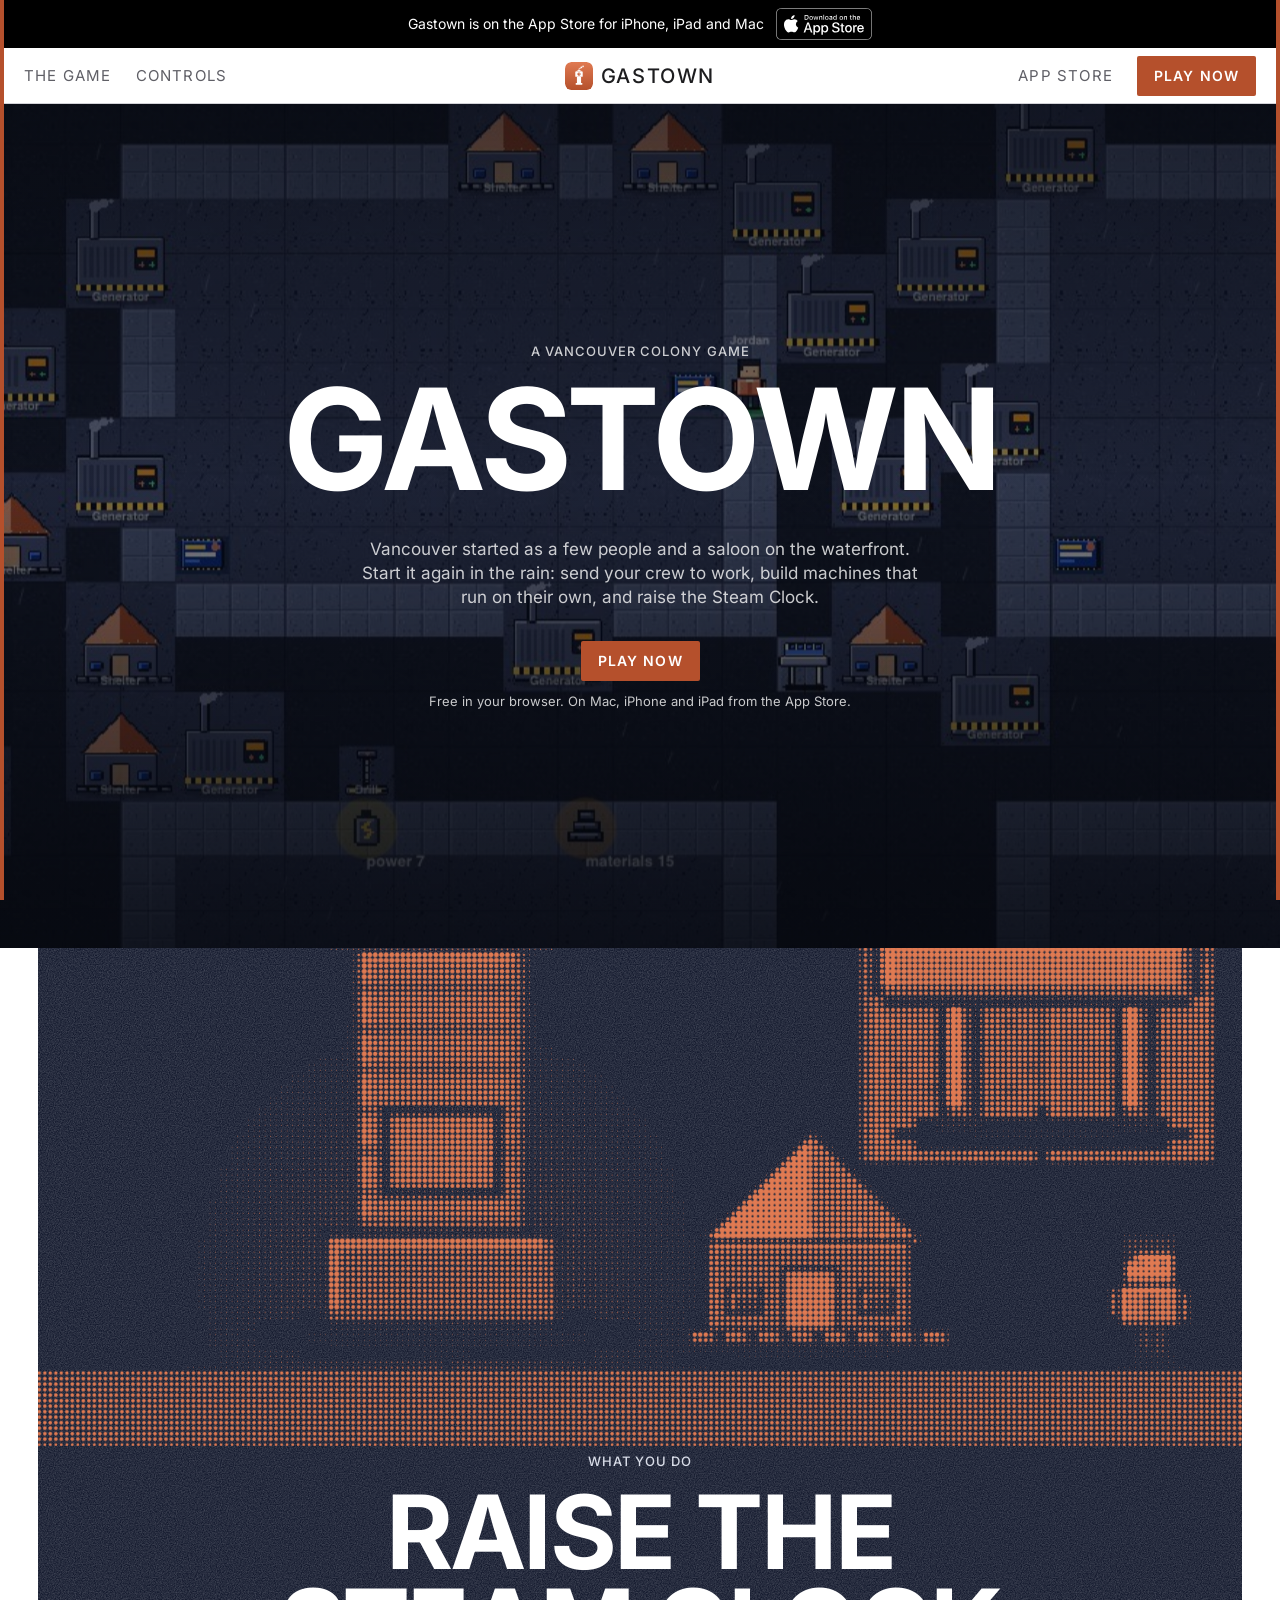
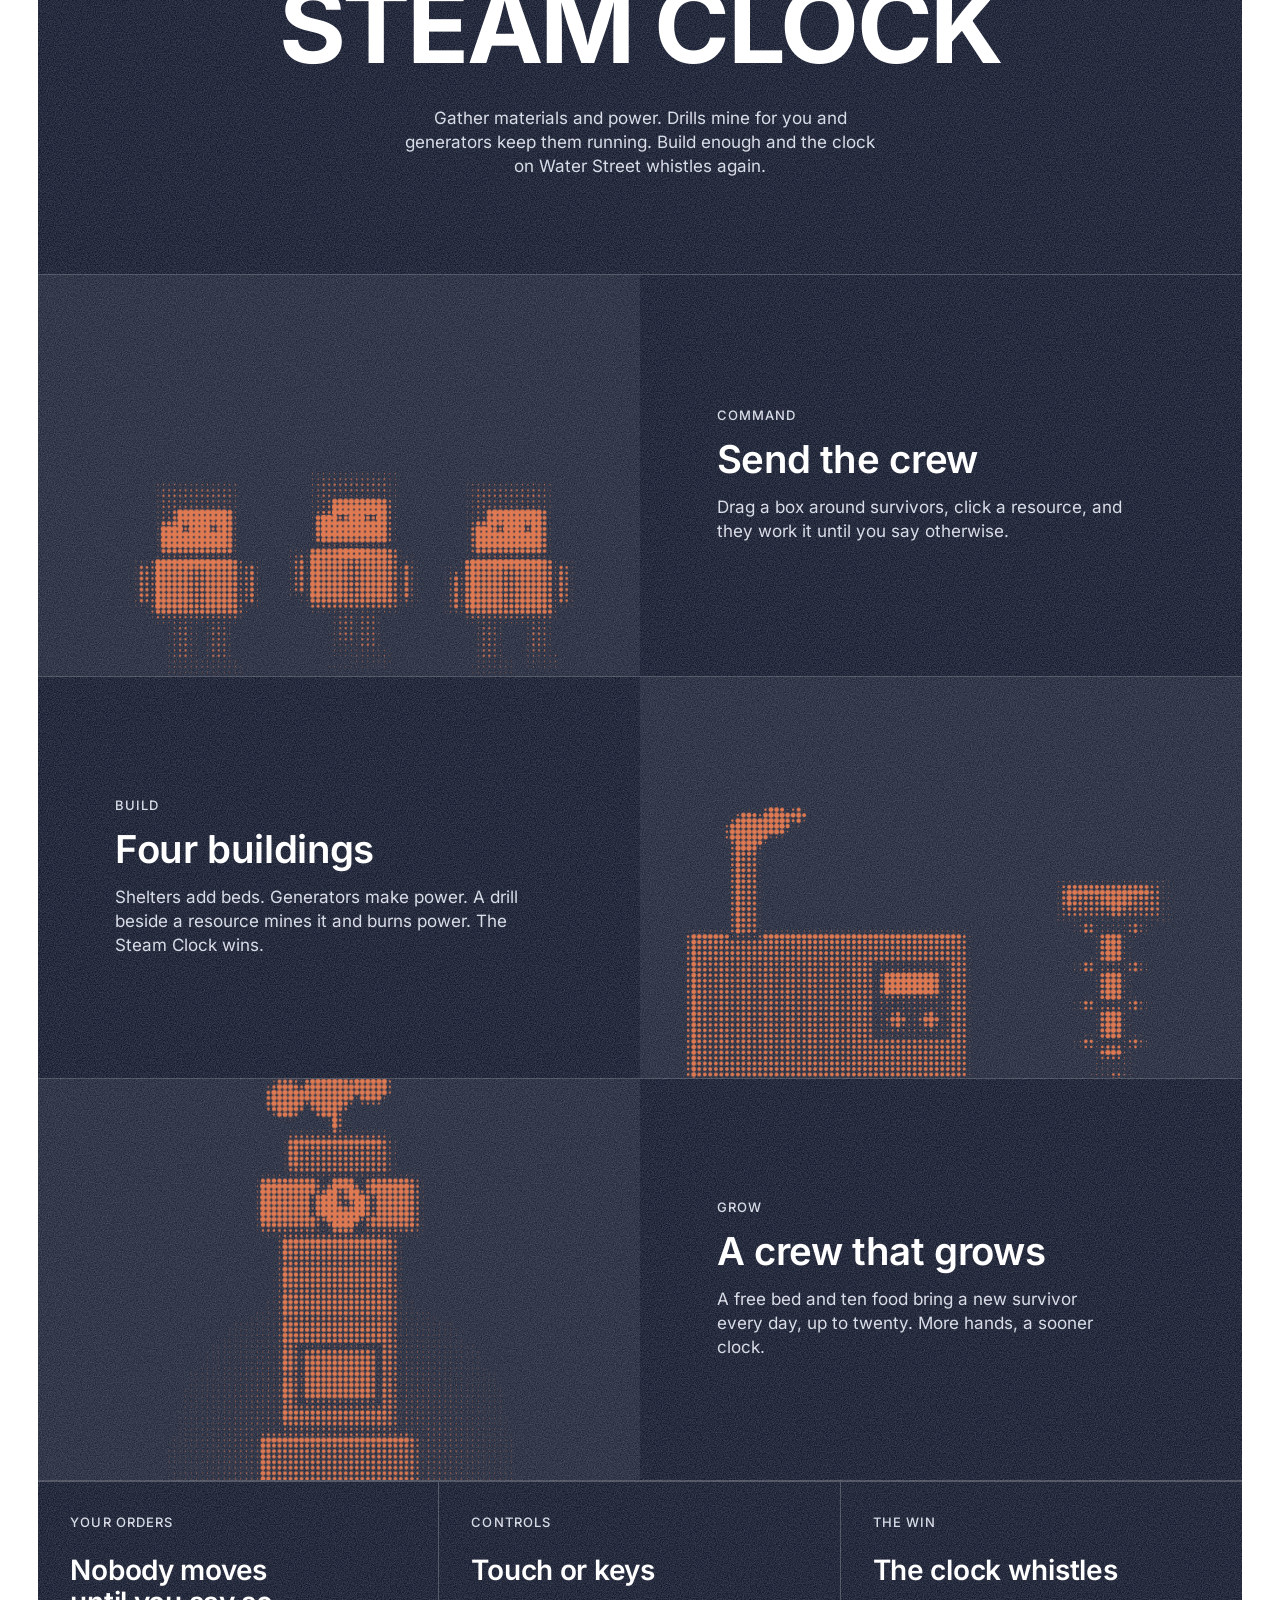
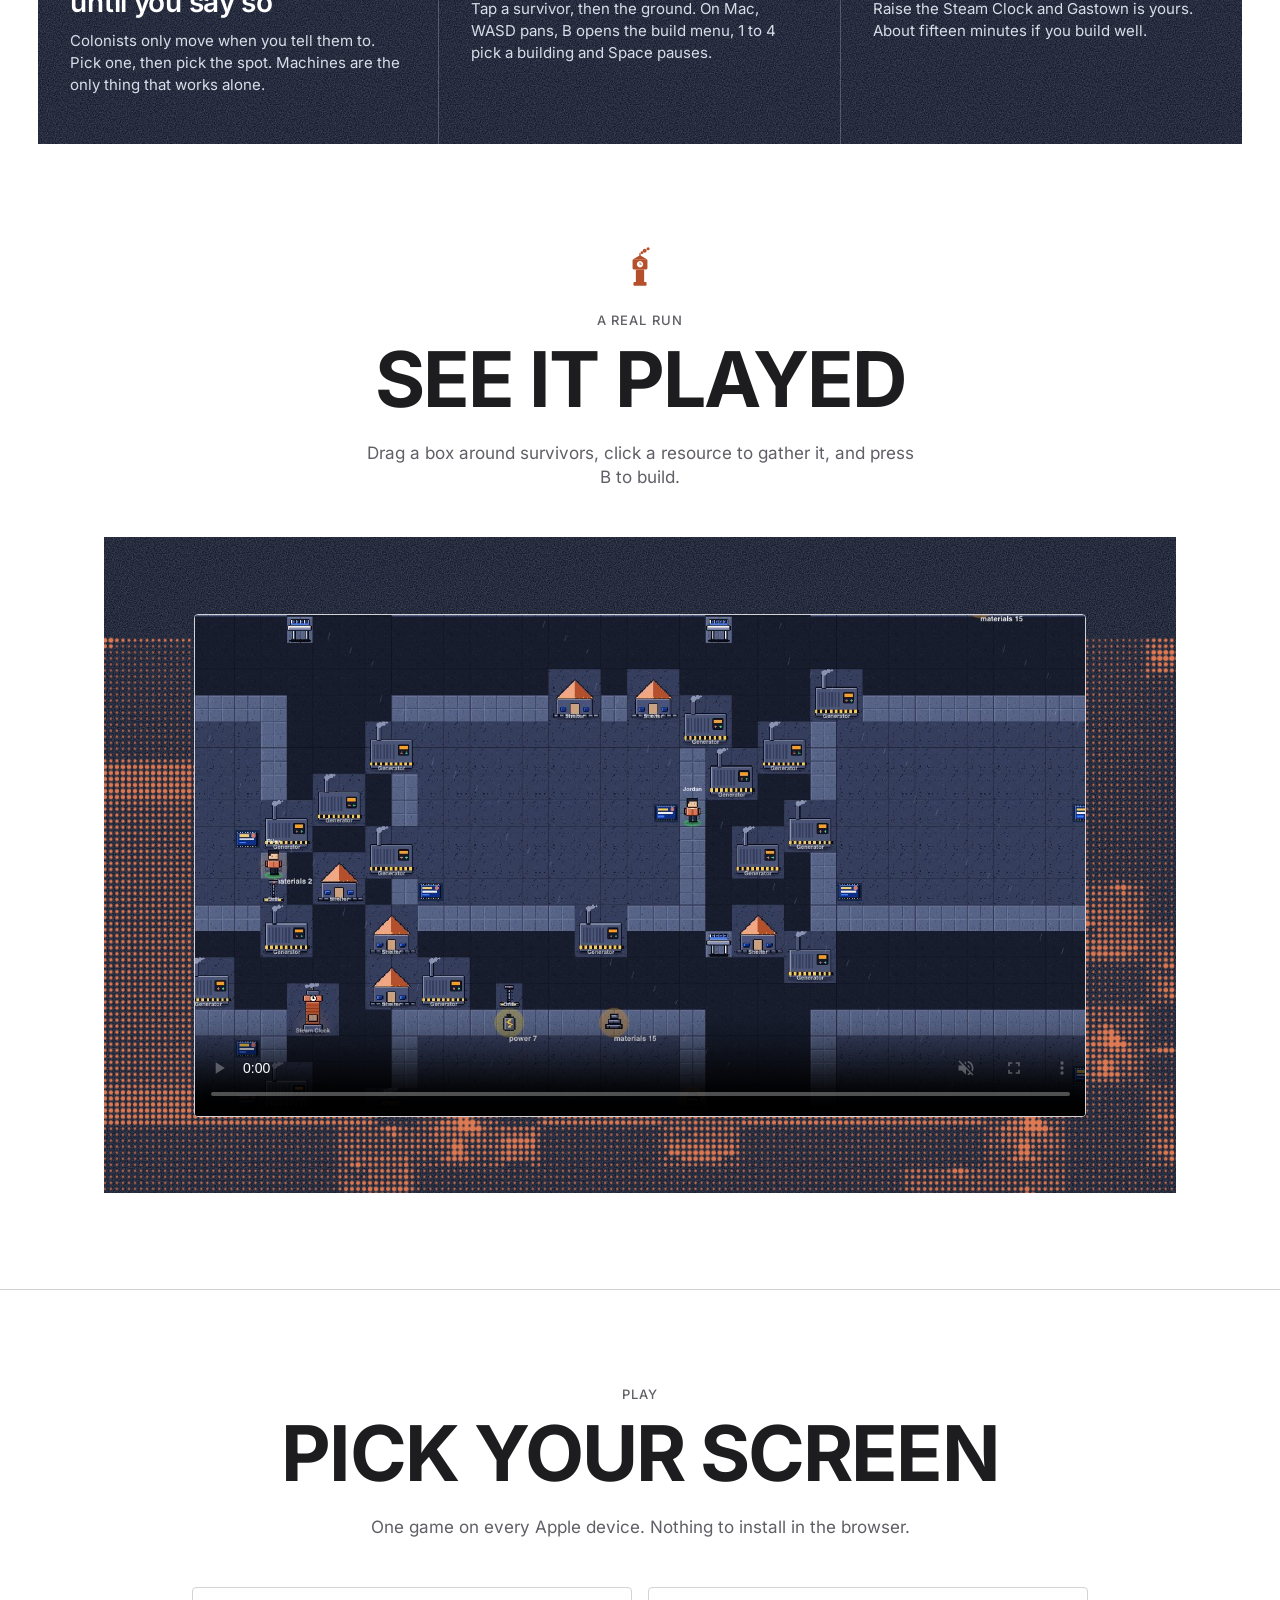
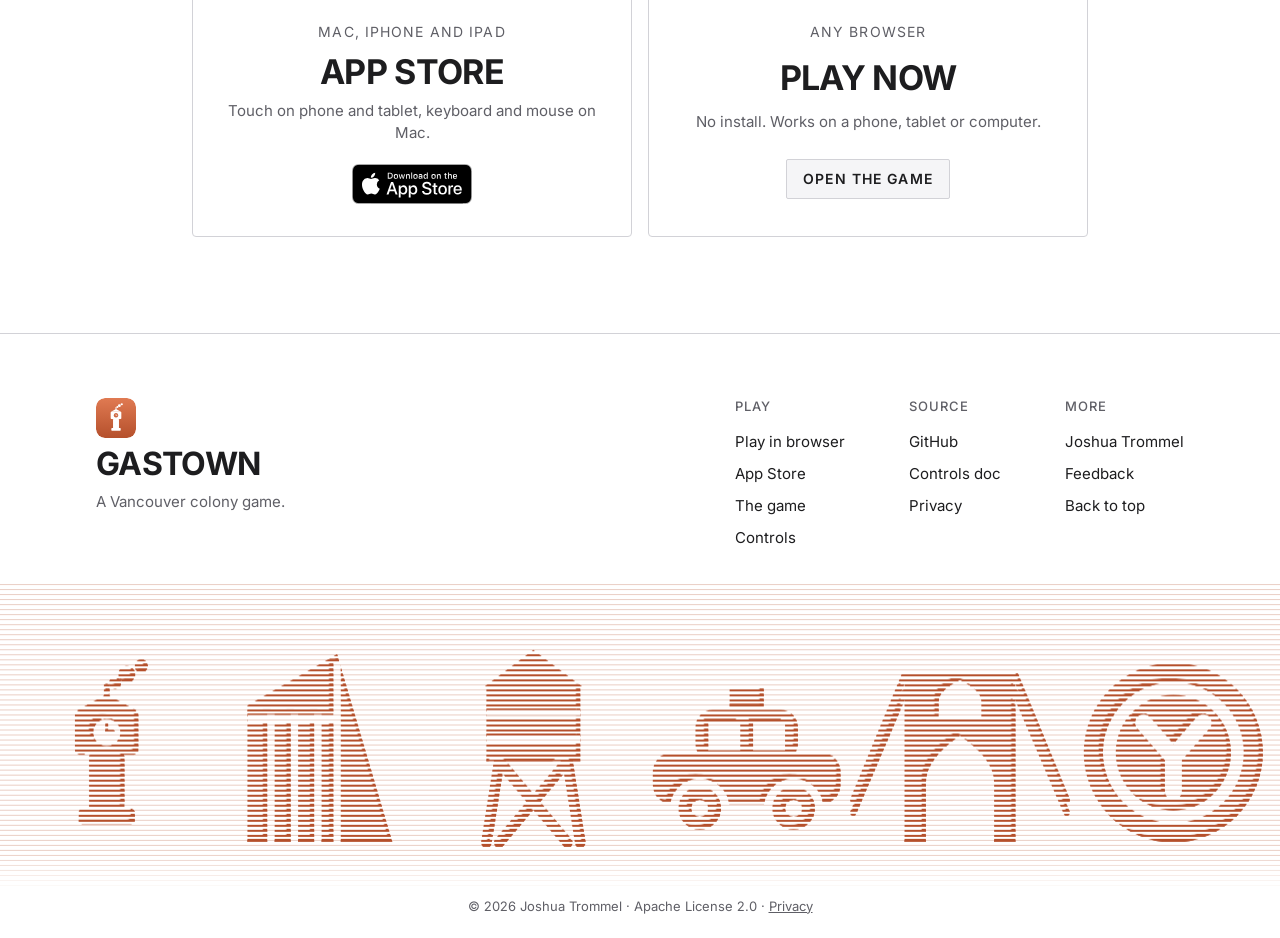
==== commit 5e36d781: "Brand: Steam Clock icon on clay (Icon Composer bundle, icon.svg, favicons, watch), clay and noir lan" ====
--- a/landing/index.html
+++ b/landing/index.html
@@ -25,6 +25,8 @@
 </head>
 <body>
 
+<a class="store-bar" href="https://apps.apple.com/app/id6782618198"><span>Gastown is on the App Store for iPhone, iPad and Mac</span><img src="app-store.svg" alt="Download on the App Store" width="105" height="35"></a>
+
 <header class="nav" aria-label="Site">
   <nav class="nav-links" aria-label="Main">
     <a href="#features">The game</a>
@@ -48,10 +50,9 @@
     <h1>Gastown</h1>
     <p class="lead">Vancouver started as a few people and a saloon on the waterfront. Start it again in the rain: send your crew to work, build machines that run on their own, and raise the Steam Clock.</p>
     <div class="cta">
-      <a class="store-badge" href="https://apps.apple.com/app/id6782618198"><img src="app-store.svg" alt="Download on the App Store" width="150" height="50"></a>
-      <a class="btn btn-ghost" href="app/">Play now</a>
+      <a class="btn btn-solid" href="app/">Play now</a>
     </div>
-    <p class="fine">On Mac, iPhone and iPad. Or play it right here.</p>
+    <p class="fine">Free in your browser. On Mac, iPhone and iPad from the App Store.</p>
   </div>
 </section>
 
--- a/landing/tokens.css
+++ b/landing/tokens.css
@@ -1,5 +1,5 @@
 /* Gastown design tokens, same system as the Hermes landing: 8 point grid, one radius set, 48 point capsule controls.
-   The brand blue (brand/tokens.css) is the only colour Gastown owns. Light #3d7bff, deep #0b2f8a. */
+   Clay (brand/tokens.css) is the only colour Gastown owns, on the game's noir night. Light #e07a52, deep #b5502c. */
 @font-face { font-family: "Gastown Sans"; src: url("fonts/GastownSans-Regular.woff2") format("woff2"); font-weight: 400; font-display: swap; }
 @font-face { font-family: "Gastown Sans"; src: url("fonts/GastownSans-Medium.woff2") format("woff2"); font-weight: 500; font-display: swap; }
 @font-face { font-family: "Gastown Sans"; src: url("fonts/GastownSans-Semibold.woff2") format("woff2"); font-weight: 600; font-display: swap; }
@@ -7,14 +7,14 @@
 
 :root {
   /* colour */
-  --accent: #0b2f8a;          /* actions and links; deep brand blue, AA on paper */
-  --accent-light: #3d7bff;    /* icon gradient top */
-  --accent-deep: #0b2f8a;     /* icon gradient bottom */
-  --btn: #0b2f8a;             /* solid buttons, white label */
-  --frame: #0b2f8a;           /* the thin frame down the window edges */
-  --band: #0b2f8a;            /* full-bleed blue sections */
-  --band-sub: #d6e0fa;        /* secondary text on the band, AA */
-  --band-art: #7ea3ff;        /* halftone photographs on the band */
+  --accent: #b5502c;          /* actions and links; Gastown clay, AA on paper */
+  --accent-light: #e07a52;    /* icon gradient top */
+  --accent-deep: #b5502c;     /* icon gradient bottom */
+  --btn: #b5502c;             /* solid buttons, white label */
+  --frame: #b5502c;           /* the thin frame down the window edges */
+  --band: #141a2e;            /* full-bleed sections: the game's rainy night */
+  --band-sub: #d9dde8;        /* secondary text on the band, AA */
+  --band-art: #e07a52;        /* halftone art on the band, clay */
   --band-line: rgba(255, 255, 255, .22);
   --ring: color-mix(in srgb, var(--accent) 30%, transparent);
   --bg: #ffffff;
@@ -47,12 +47,12 @@
 
 @media (prefers-color-scheme: dark) {
   :root {
-    --accent: #6c9bff;
-    --btn: #2a63e9;
-    --frame: #2a63e9;
-    --band: #0b2f8a;
-    --band-sub: #c9d6fb;
-    --band-art: #6f98ff;
+    --accent: #e8906c;
+    --btn: #b5502c;
+    --frame: #b5502c;
+    --band: #141a2e;
+    --band-sub: #d9dde8;
+    --band-art: #e07a52;
     --bg: #05070d;            /* near black, a breath of blue */
     --surface: #10131c;
     --line: #272c3a;
--- a/landing/landing.css
+++ b/landing/landing.css
@@ -53,6 +53,10 @@
 .hero .btn-ghost { background: rgba(255,255,255,.1); border-color: rgba(255,255,255,.4); color: #fff; backdrop-filter: blur(8px); -webkit-backdrop-filter: blur(8px); }
 .hero .btn-ghost:hover { border-color: #fff; }
 .hero-copy { will-change: transform, opacity; }
+.store-bar { display: flex; align-items: center; justify-content: center; gap: var(--sp-3); min-height: 48px; padding: var(--sp-1) var(--sp-4); background: #000; color: #fff; text-decoration: none; font-size: 14px; }
+.store-bar img { display: block; height: 32px; width: auto; }
+.store-bar:hover span { text-decoration: underline; }
+@media (max-width: 600px) { .store-bar span { display: none; } }
 .store-badge { display: inline-flex; align-items: center; height: 40px; }
 .store-badge img { display: block; height: 40px; width: auto; }
 .lead { max-width: 560px; margin: var(--sp-6) auto 0; color: var(--sub); }
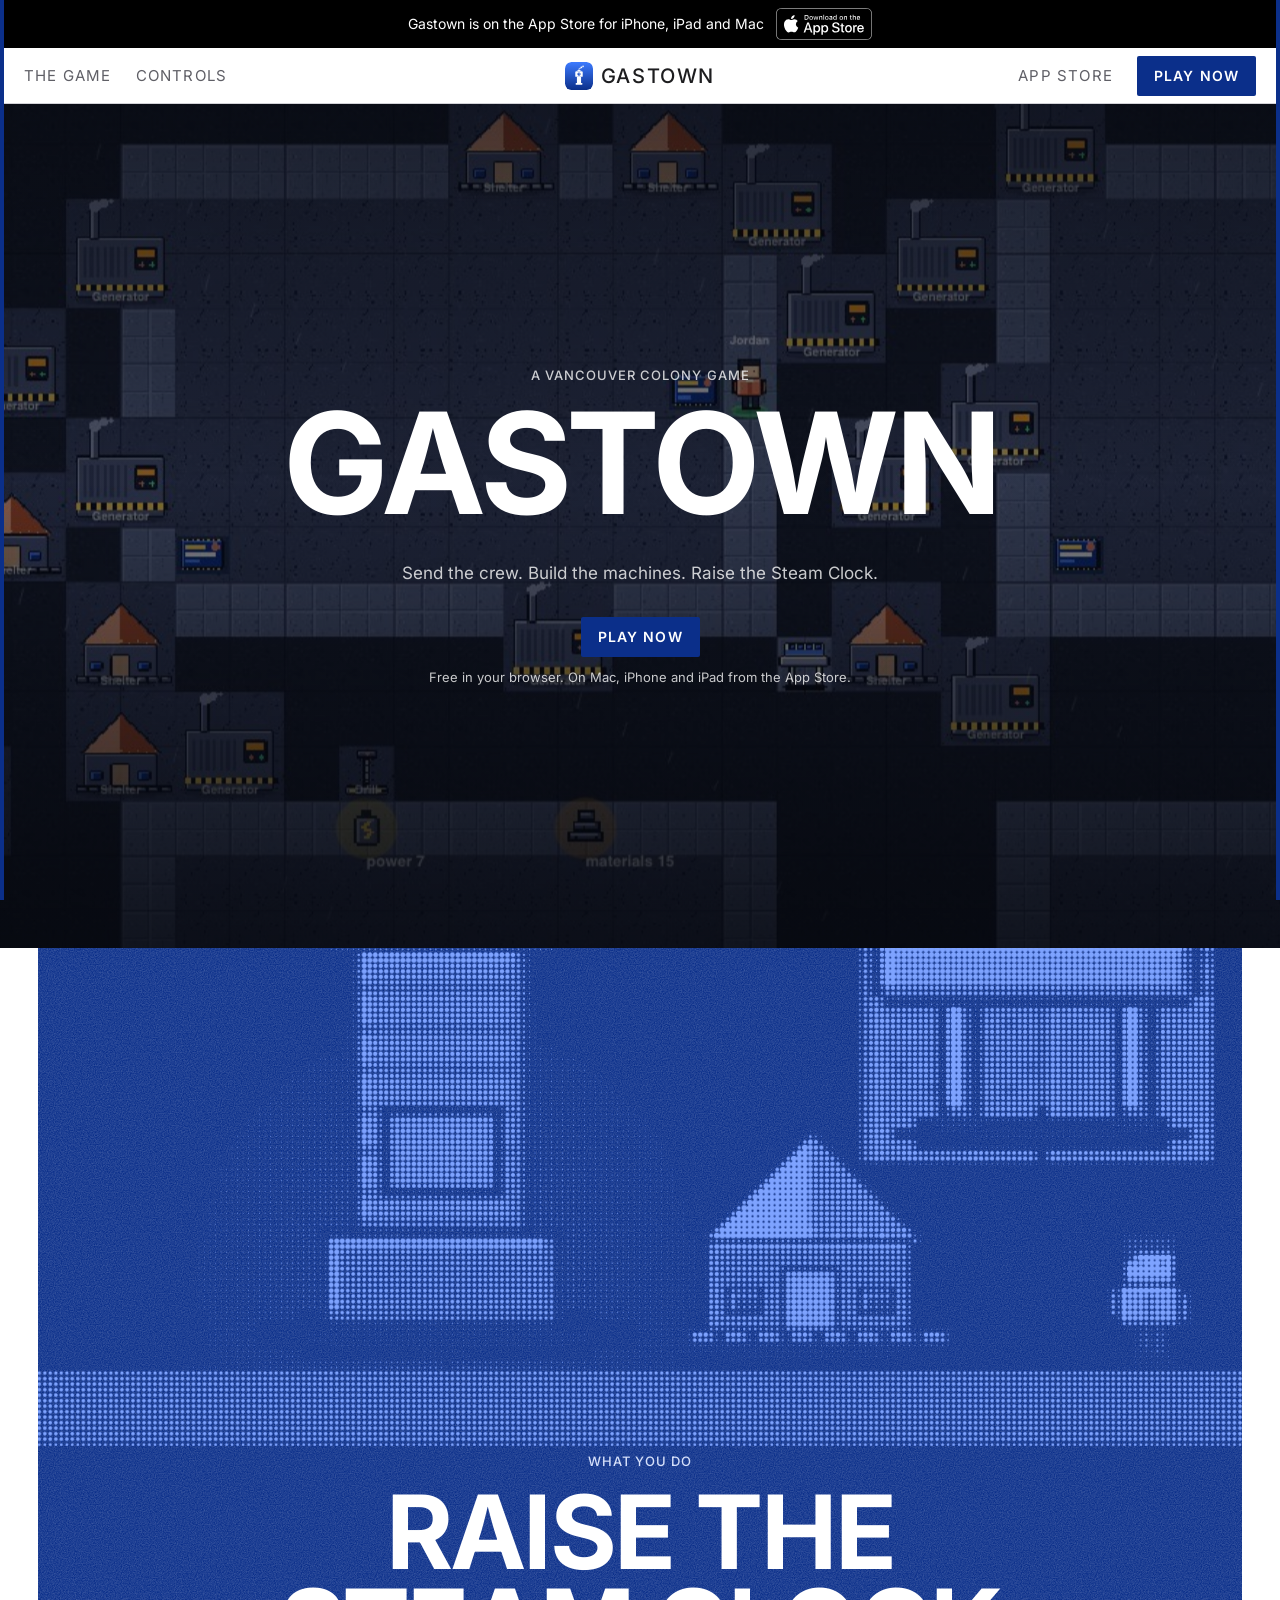
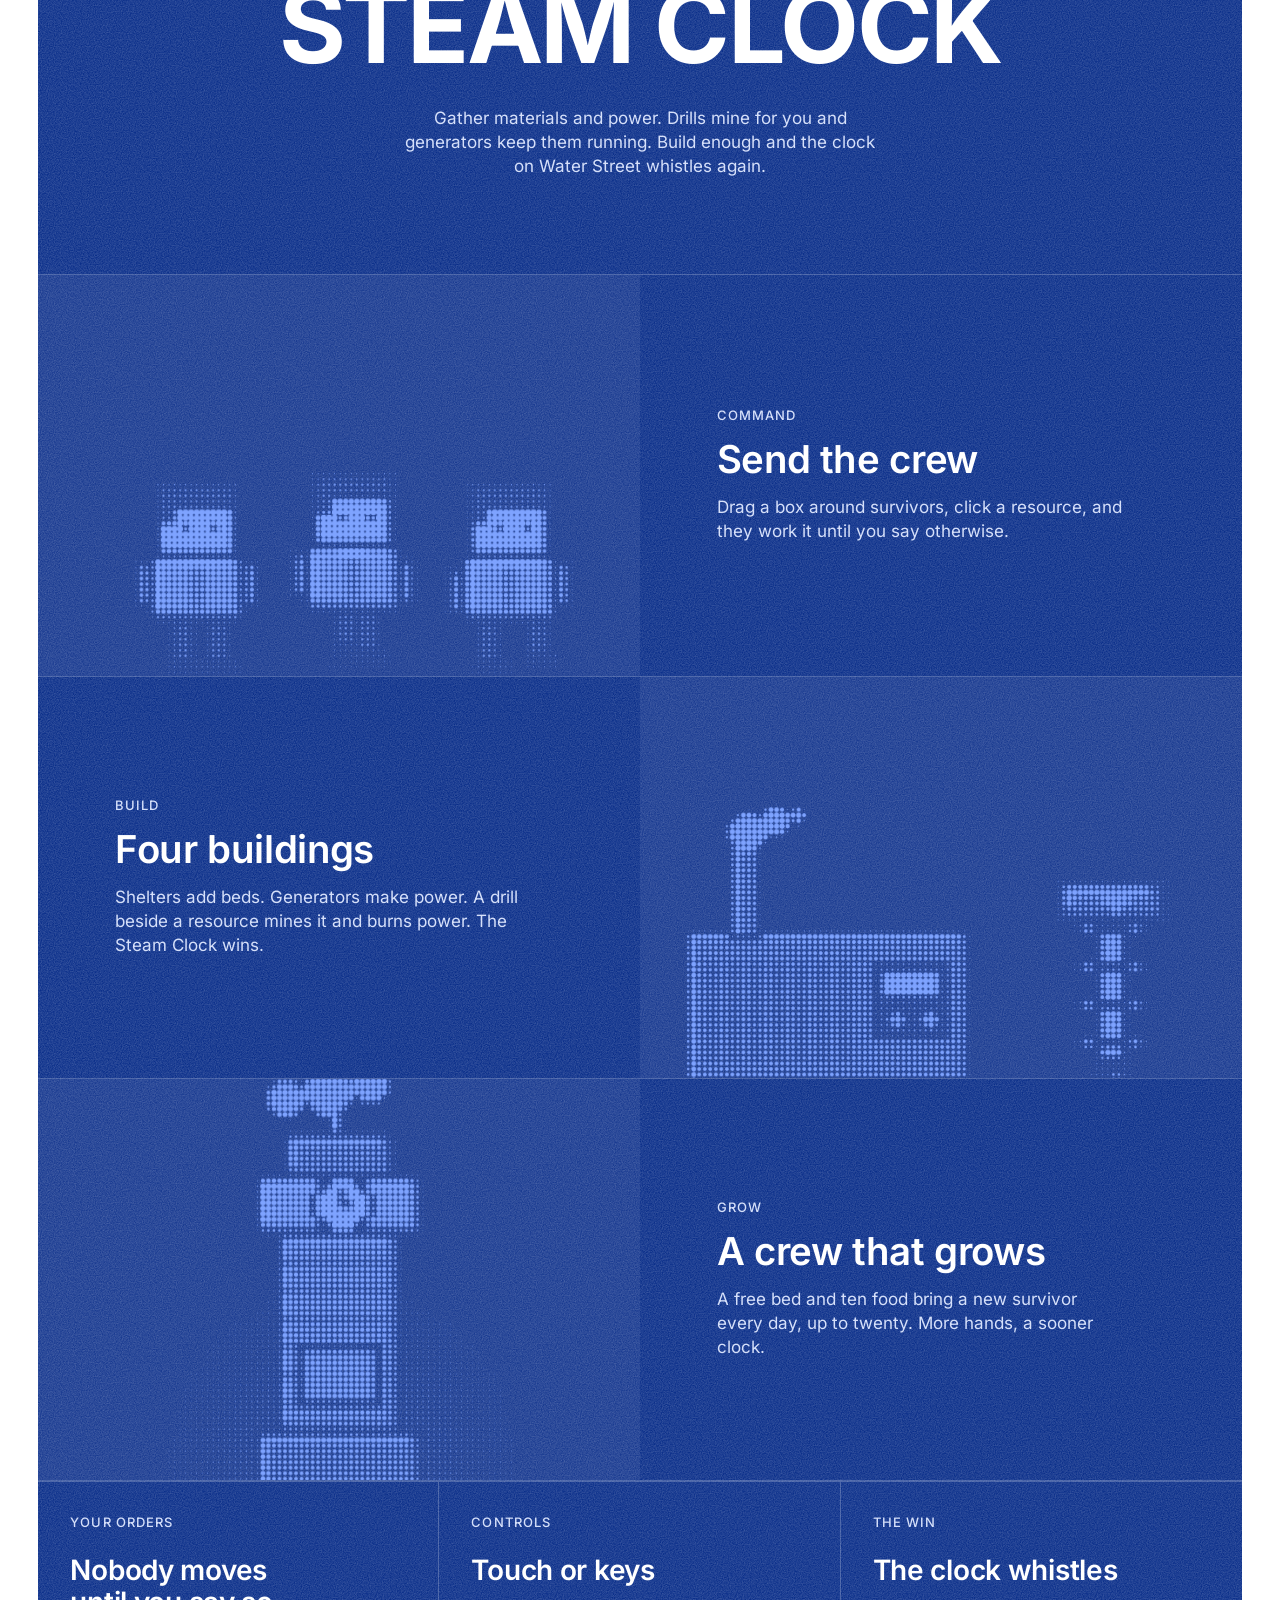
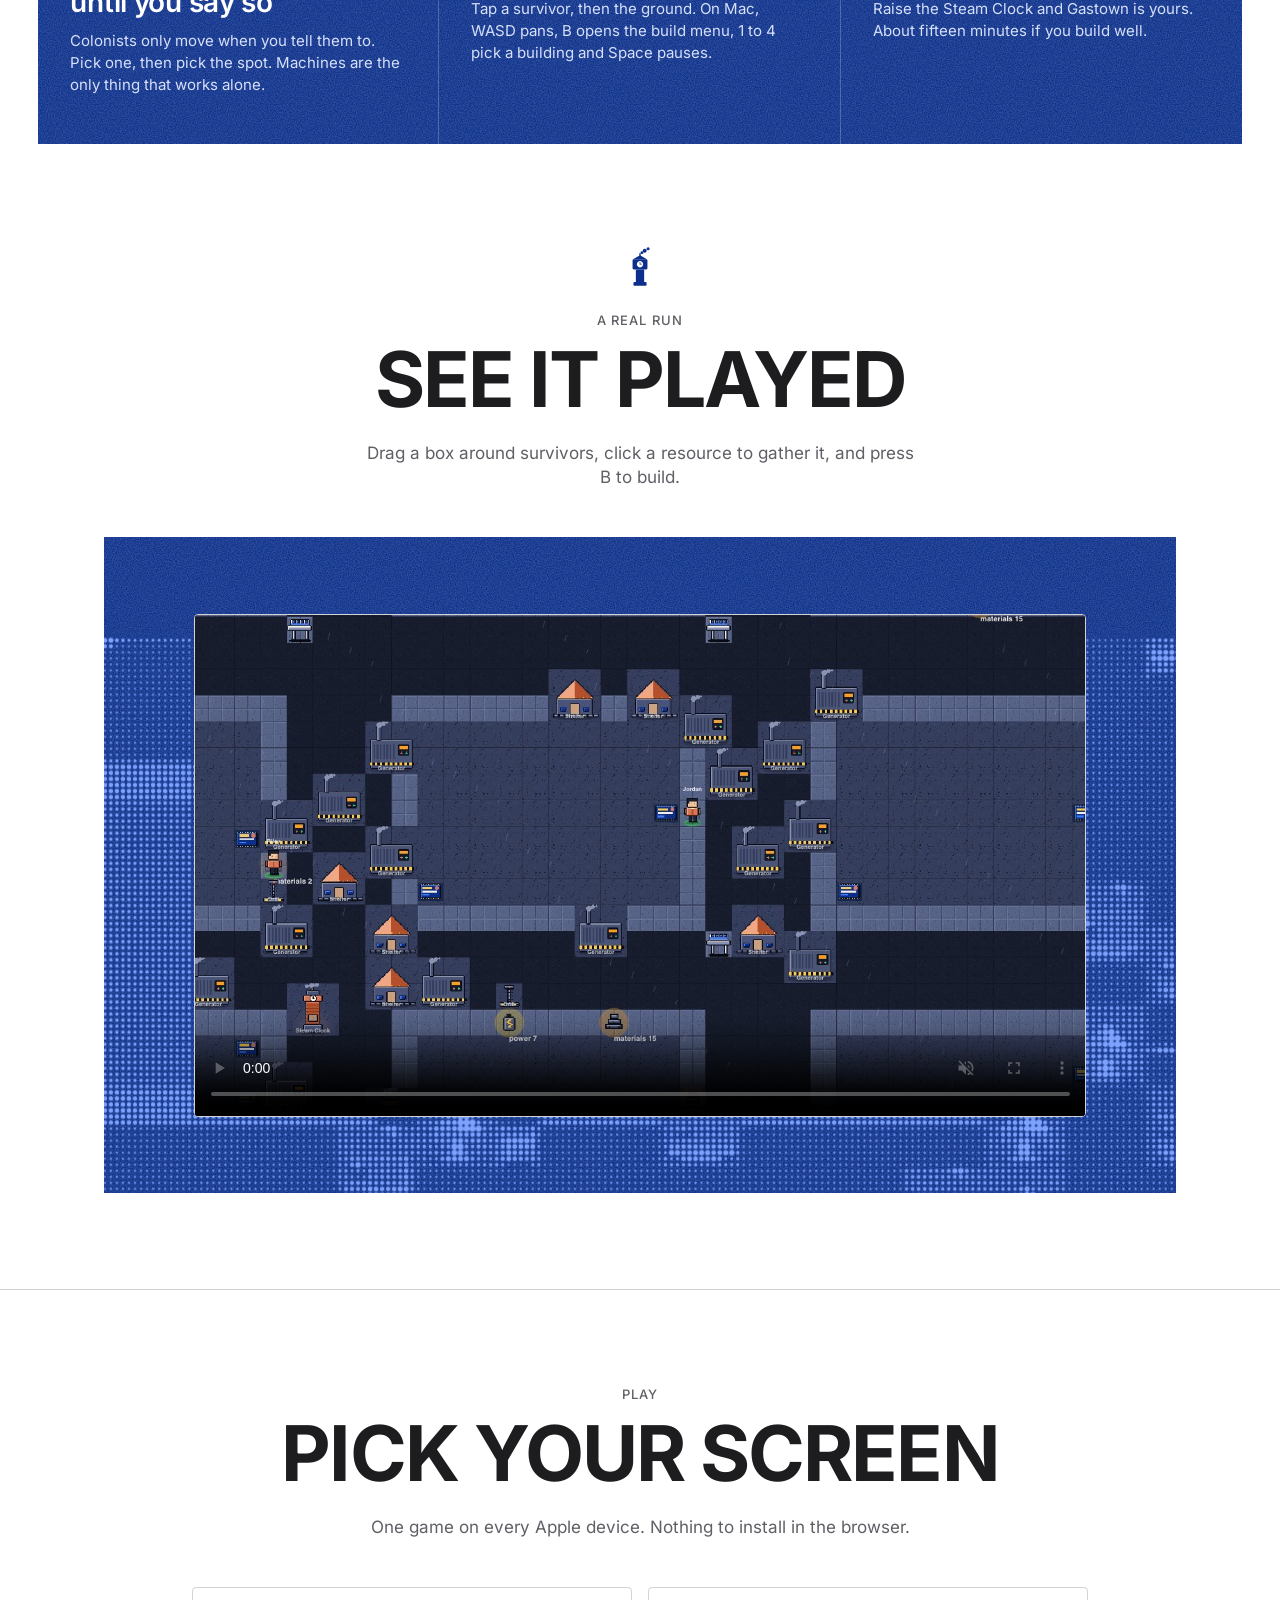
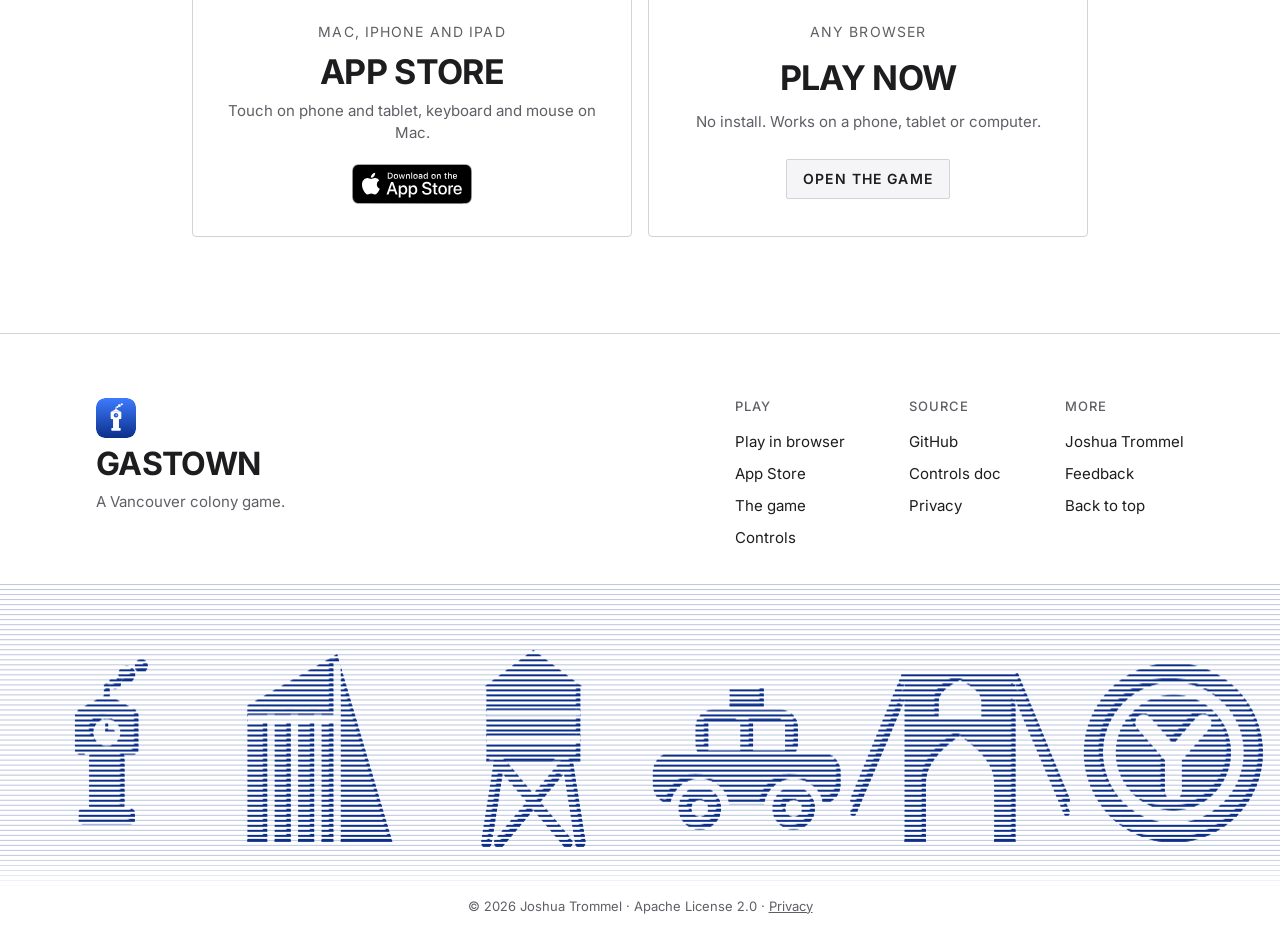
==== commit 6fc12940: "Brand back to blue (Joshua): Steam Clock icon on the brand blue, landing tokens restored; shorter he" ====
--- a/landing/index.html
+++ b/landing/index.html
@@ -48,7 +48,7 @@
   <div class="wrap center hero-copy" data-parallax="0.3" data-fade>
     <p class="label">A Vancouver colony game</p>
     <h1>Gastown</h1>
-    <p class="lead">Vancouver started as a few people and a saloon on the waterfront. Start it again in the rain: send your crew to work, build machines that run on their own, and raise the Steam Clock.</p>
+    <p class="lead">Send the crew. Build the machines. Raise the Steam Clock.</p>
     <div class="cta">
       <a class="btn btn-solid" href="app/">Play now</a>
     </div>
--- a/landing/tokens.css
+++ b/landing/tokens.css
@@ -1,5 +1,5 @@
 /* Gastown design tokens, same system as the Hermes landing: 8 point grid, one radius set, 48 point capsule controls.
-   Clay (brand/tokens.css) is the only colour Gastown owns, on the game's noir night. Light #e07a52, deep #b5502c. */
+   The brand blue (brand/tokens.css) is the only colour Gastown owns. Light #3d7bff, deep #0b2f8a. */
 @font-face { font-family: "Gastown Sans"; src: url("fonts/GastownSans-Regular.woff2") format("woff2"); font-weight: 400; font-display: swap; }
 @font-face { font-family: "Gastown Sans"; src: url("fonts/GastownSans-Medium.woff2") format("woff2"); font-weight: 500; font-display: swap; }
 @font-face { font-family: "Gastown Sans"; src: url("fonts/GastownSans-Semibold.woff2") format("woff2"); font-weight: 600; font-display: swap; }
@@ -7,14 +7,14 @@
 
 :root {
   /* colour */
-  --accent: #b5502c;          /* actions and links; Gastown clay, AA on paper */
-  --accent-light: #e07a52;    /* icon gradient top */
-  --accent-deep: #b5502c;     /* icon gradient bottom */
-  --btn: #b5502c;             /* solid buttons, white label */
-  --frame: #b5502c;           /* the thin frame down the window edges */
-  --band: #141a2e;            /* full-bleed sections: the game's rainy night */
-  --band-sub: #d9dde8;        /* secondary text on the band, AA */
-  --band-art: #e07a52;        /* halftone art on the band, clay */
+  --accent: #0b2f8a;          /* actions and links; deep brand blue, AA on paper */
+  --accent-light: #3d7bff;    /* icon gradient top */
+  --accent-deep: #0b2f8a;     /* icon gradient bottom */
+  --btn: #0b2f8a;             /* solid buttons, white label */
+  --frame: #0b2f8a;           /* the thin frame down the window edges */
+  --band: #0b2f8a;            /* full-bleed blue sections */
+  --band-sub: #d6e0fa;        /* secondary text on the band, AA */
+  --band-art: #7ea3ff;        /* halftone photographs on the band */
   --band-line: rgba(255, 255, 255, .22);
   --ring: color-mix(in srgb, var(--accent) 30%, transparent);
   --bg: #ffffff;
@@ -47,12 +47,12 @@
 
 @media (prefers-color-scheme: dark) {
   :root {
-    --accent: #e8906c;
-    --btn: #b5502c;
-    --frame: #b5502c;
-    --band: #141a2e;
-    --band-sub: #d9dde8;
-    --band-art: #e07a52;
+    --accent: #6c9bff;
+    --btn: #2a63e9;
+    --frame: #2a63e9;
+    --band: #0b2f8a;
+    --band-sub: #c9d6fb;
+    --band-art: #6f98ff;
     --bg: #05070d;            /* near black, a breath of blue */
     --surface: #10131c;
     --line: #272c3a;
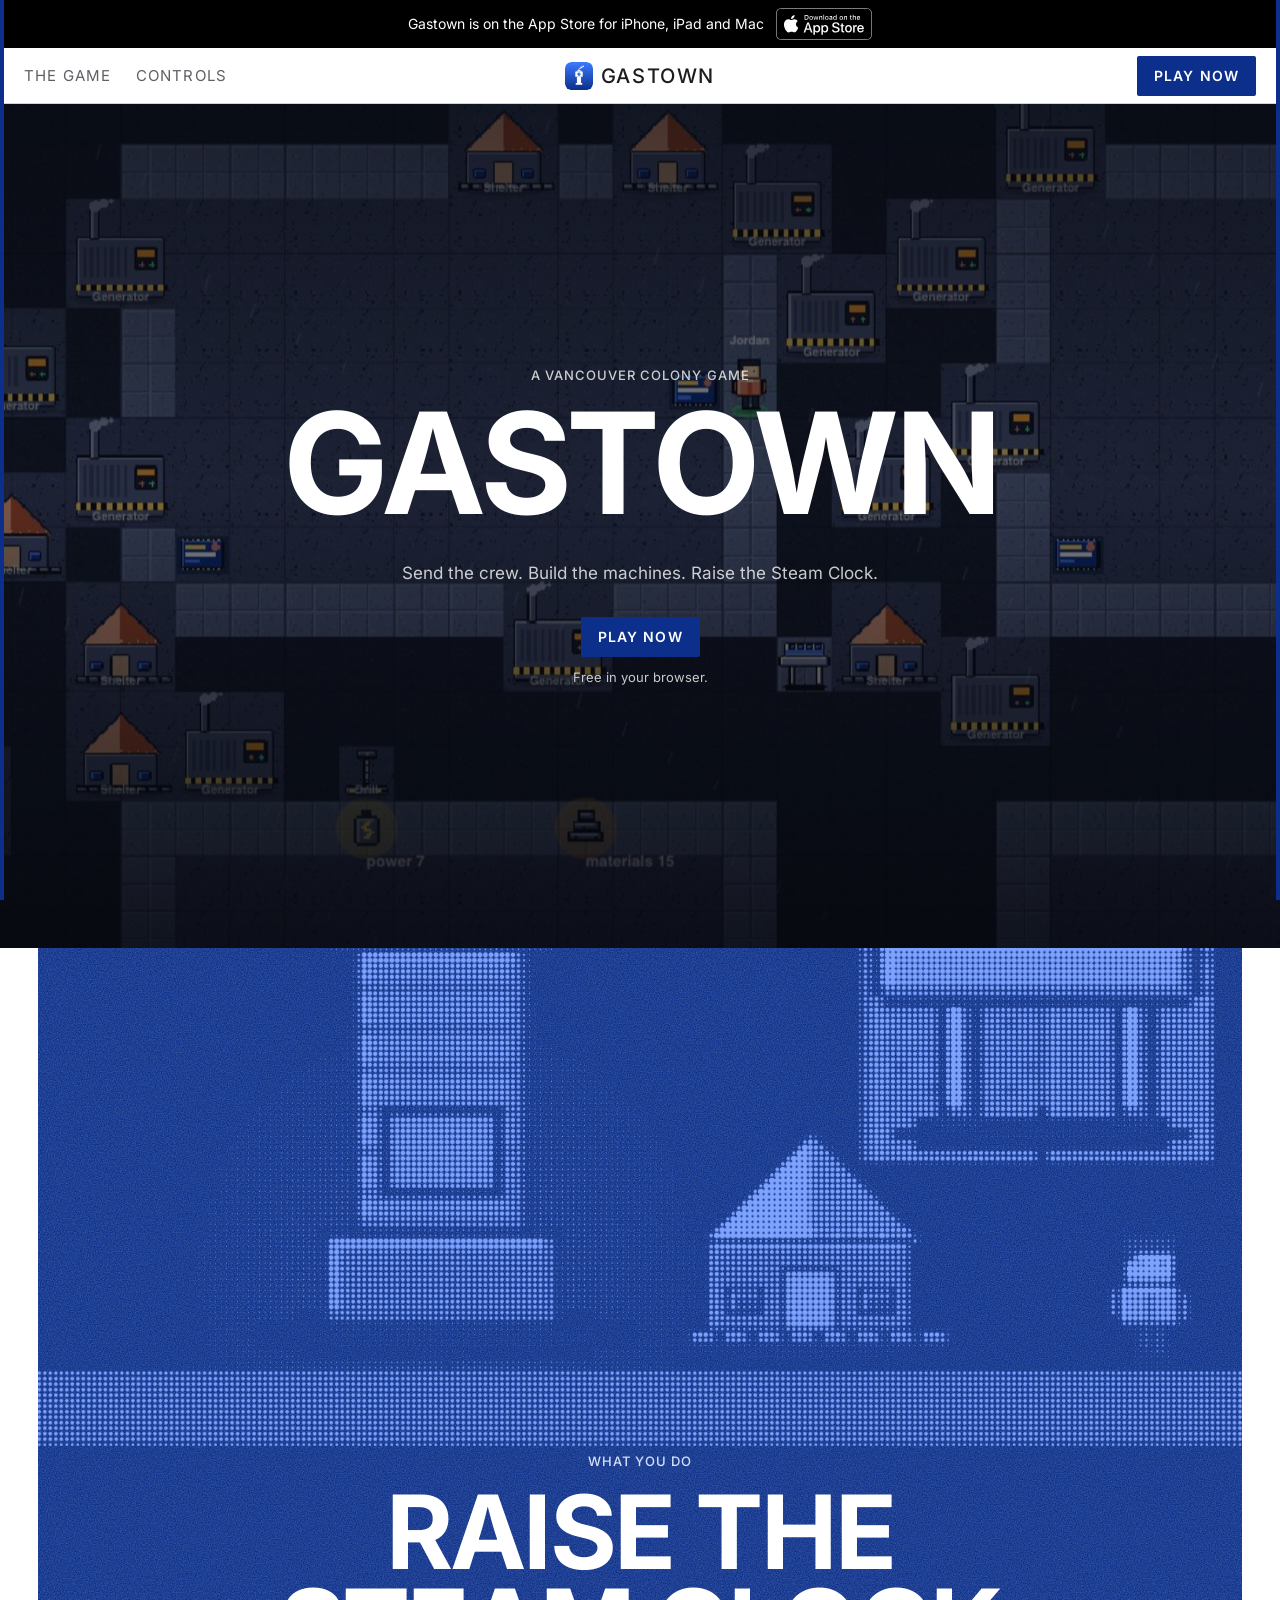
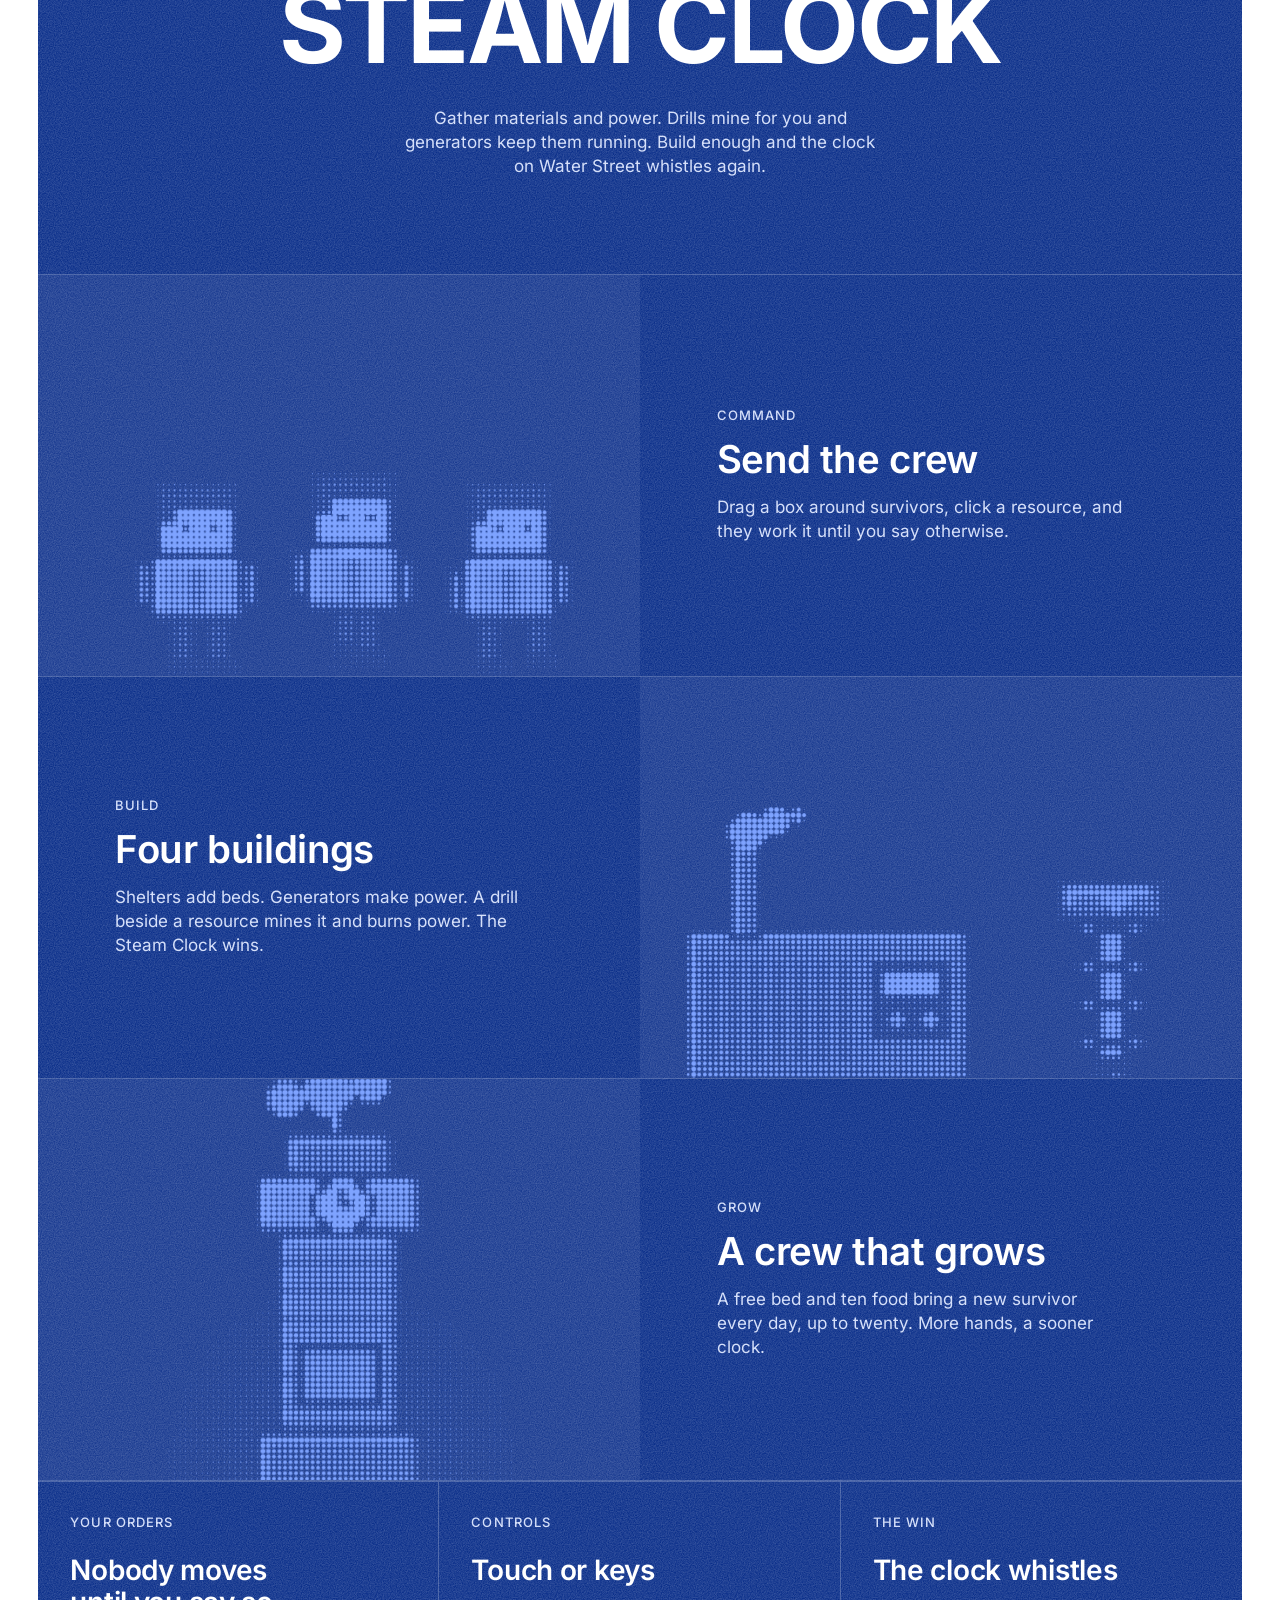
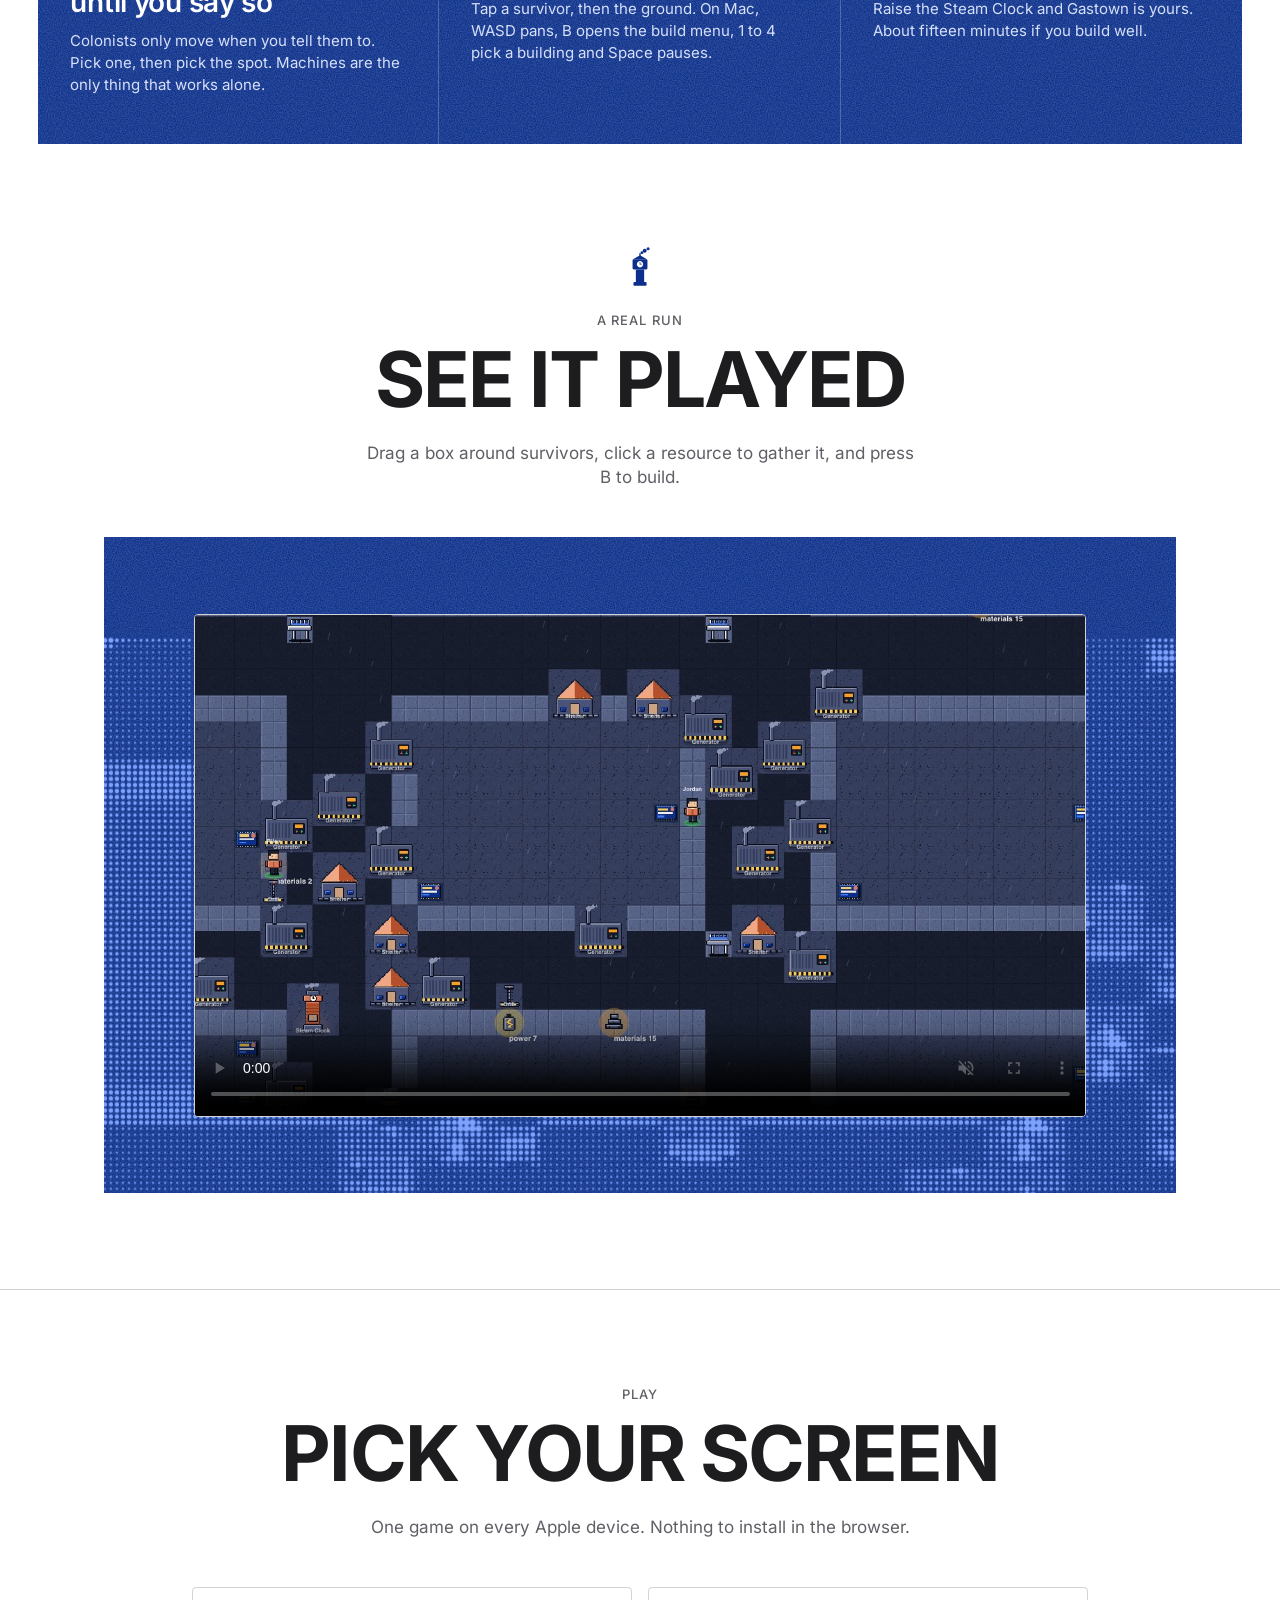
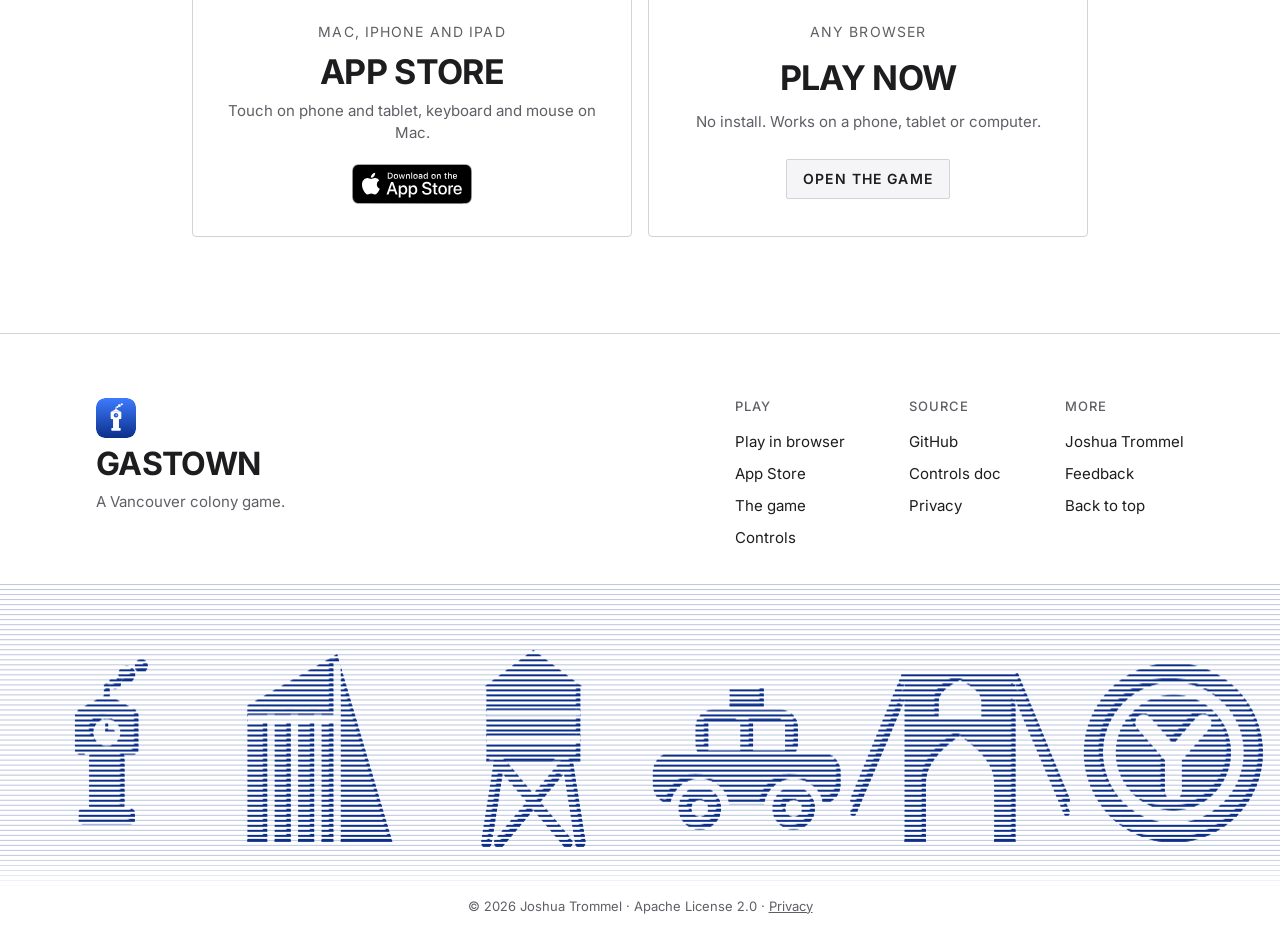
==== commit 5795fdfd: "landing: one App Store link, one Play now at a time Drop the nav App Store link (the top bar already" ====
--- a/landing/index.html
+++ b/landing/index.html
@@ -34,7 +34,6 @@
   </nav>
   <a class="nav-brand" href="#top" aria-label="Gastown home"><img src="icon.svg" alt="" width="28" height="28"><span>Gastown</span></a>
   <div class="nav-end">
-    <a class="nav-get" href="https://apps.apple.com/app/id6782618198">App Store</a>
     <a class="btn btn-solid" href="app/">Play now</a>
   </div>
 </header>
@@ -52,7 +51,7 @@
     <div class="cta">
       <a class="btn btn-solid" href="app/">Play now</a>
     </div>
-    <p class="fine">Free in your browser. On Mac, iPhone and iPad from the App Store.</p>
+    <p class="fine">Free in your browser.</p>
   </div>
 </section>
 
--- a/landing/landing.css
+++ b/landing/landing.css
@@ -36,10 +36,12 @@
 .nav { position: sticky; top: 0; z-index: 10; display: grid; grid-template-columns: 1fr auto 1fr; align-items: center; gap: var(--sp-5); height: 56px; padding: 0 var(--sp-5); background: color-mix(in srgb, var(--bg) 88%, transparent); backdrop-filter: blur(20px); -webkit-backdrop-filter: blur(20px); border-bottom: 1px solid var(--line); }
 .nav-brand { display: flex; align-items: center; gap: var(--sp-2); font-family: var(--display); font-weight: 500; font-size: 20px; letter-spacing: .08em; text-transform: uppercase; text-decoration: none; }
 .nav-brand img { width: 28px; height: 28px; border-radius: var(--r-icon); }
-.nav-links, .nav-get { display: flex; gap: var(--sp-5); font-family: var(--display); font-size: 15px; letter-spacing: .08em; text-transform: uppercase; }
-.nav-links a, .nav-get { text-decoration: none; color: var(--sub); }
-.nav-links a:hover, .nav-get:hover { color: var(--text); }
+.nav-links { display: flex; gap: var(--sp-5); font-family: var(--display); font-size: 15px; letter-spacing: .08em; text-transform: uppercase; }
+.nav-links a { text-decoration: none; color: var(--sub); }
+.nav-links a:hover { color: var(--text); }
 .nav-brand { grid-column: 2; }
+.nav-end .btn { transition: opacity .2s, visibility .2s; }
+.nav.cta-off .nav-end .btn { opacity: 0; visibility: hidden; }
 .nav-end { grid-column: 3; justify-self: end; display: flex; align-items: center; gap: var(--sp-5); }
 /* the thin blue frame down both edges of the window */
 @media (min-width: 900px) { body::after { content: ""; position: fixed; inset: 0; border-inline: 4px solid var(--frame); pointer-events: none; z-index: 30; } }
@@ -150,7 +152,7 @@
   .cell:nth-last-child(-n+2) { border-bottom: 0; }
   }
 @media (max-width: 600px) {
-  .nav-links, .nav-get { display: none; }
+  .nav-links { display: none; }
   .nav { gap: var(--sp-3); padding: 0 var(--sp-4); }
   .wrap { padding: 0 var(--sp-4); }
   .hero { padding-top: var(--sp-8); }
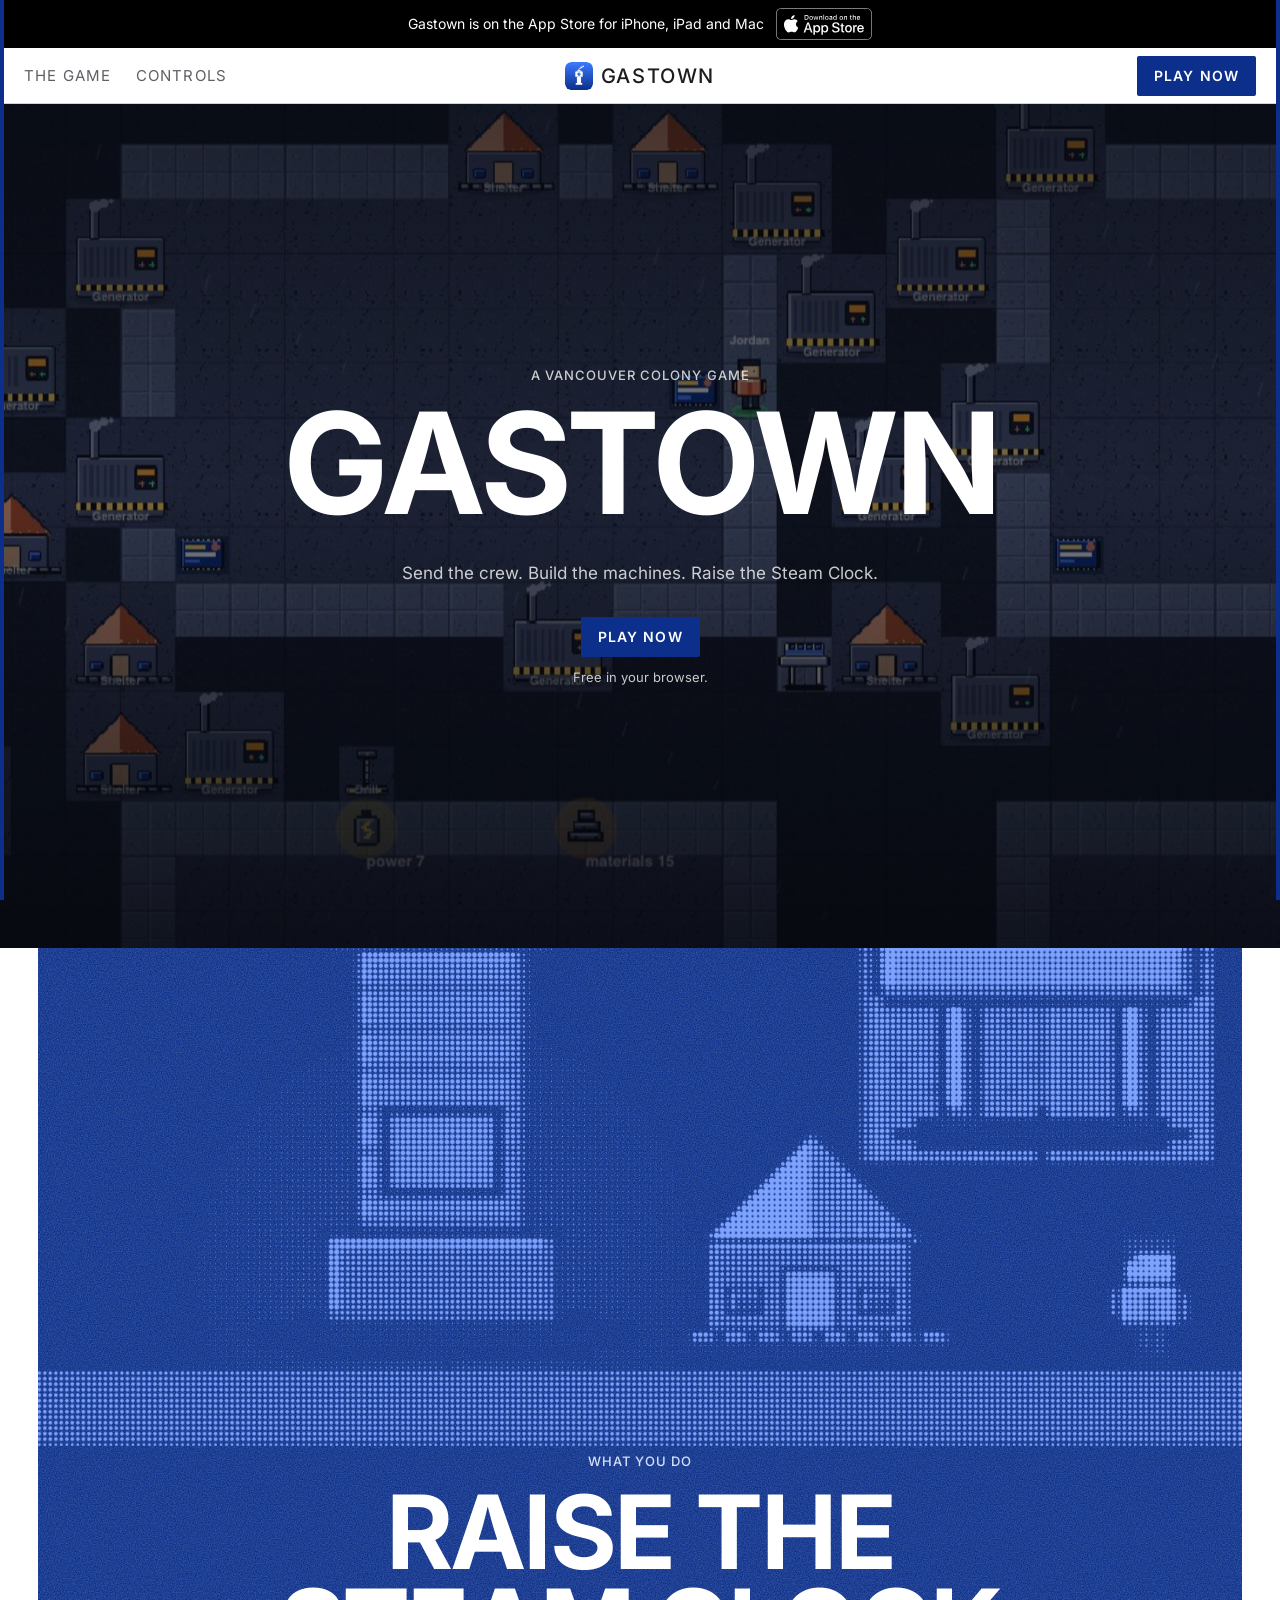
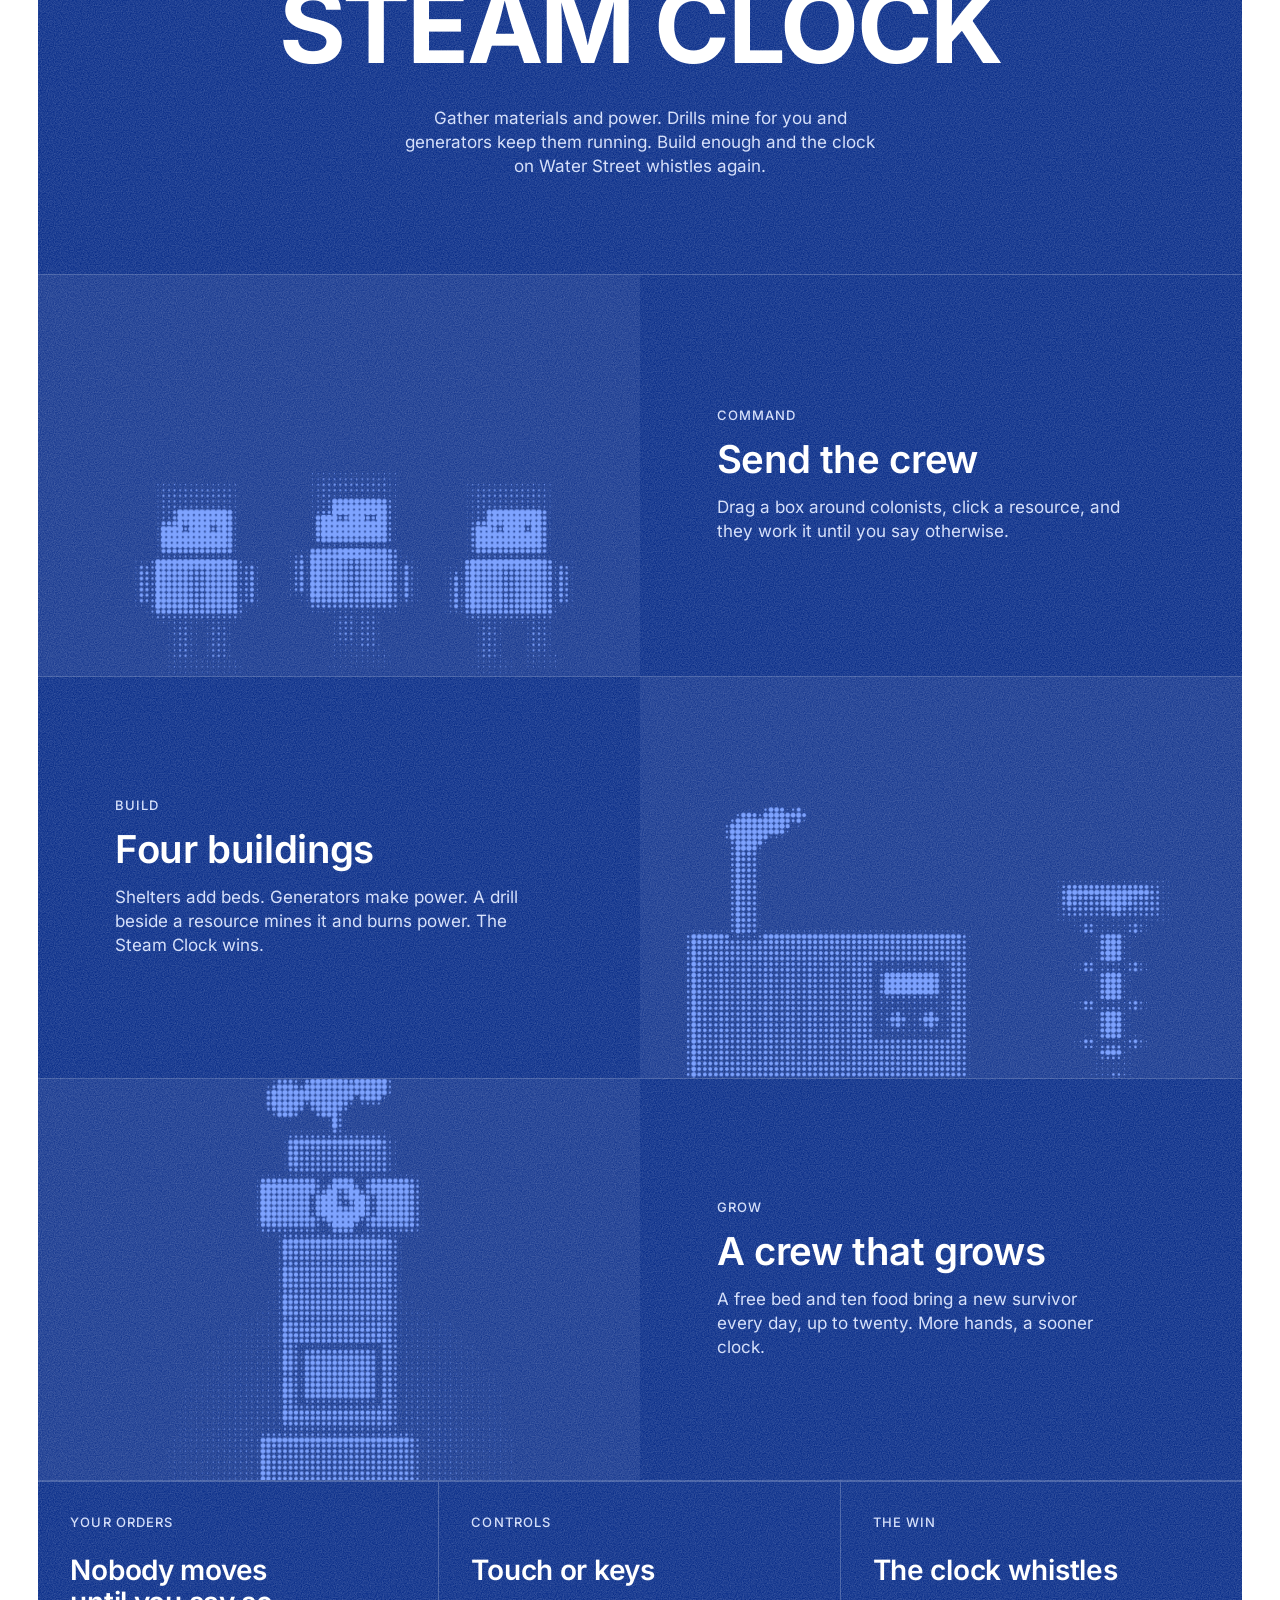
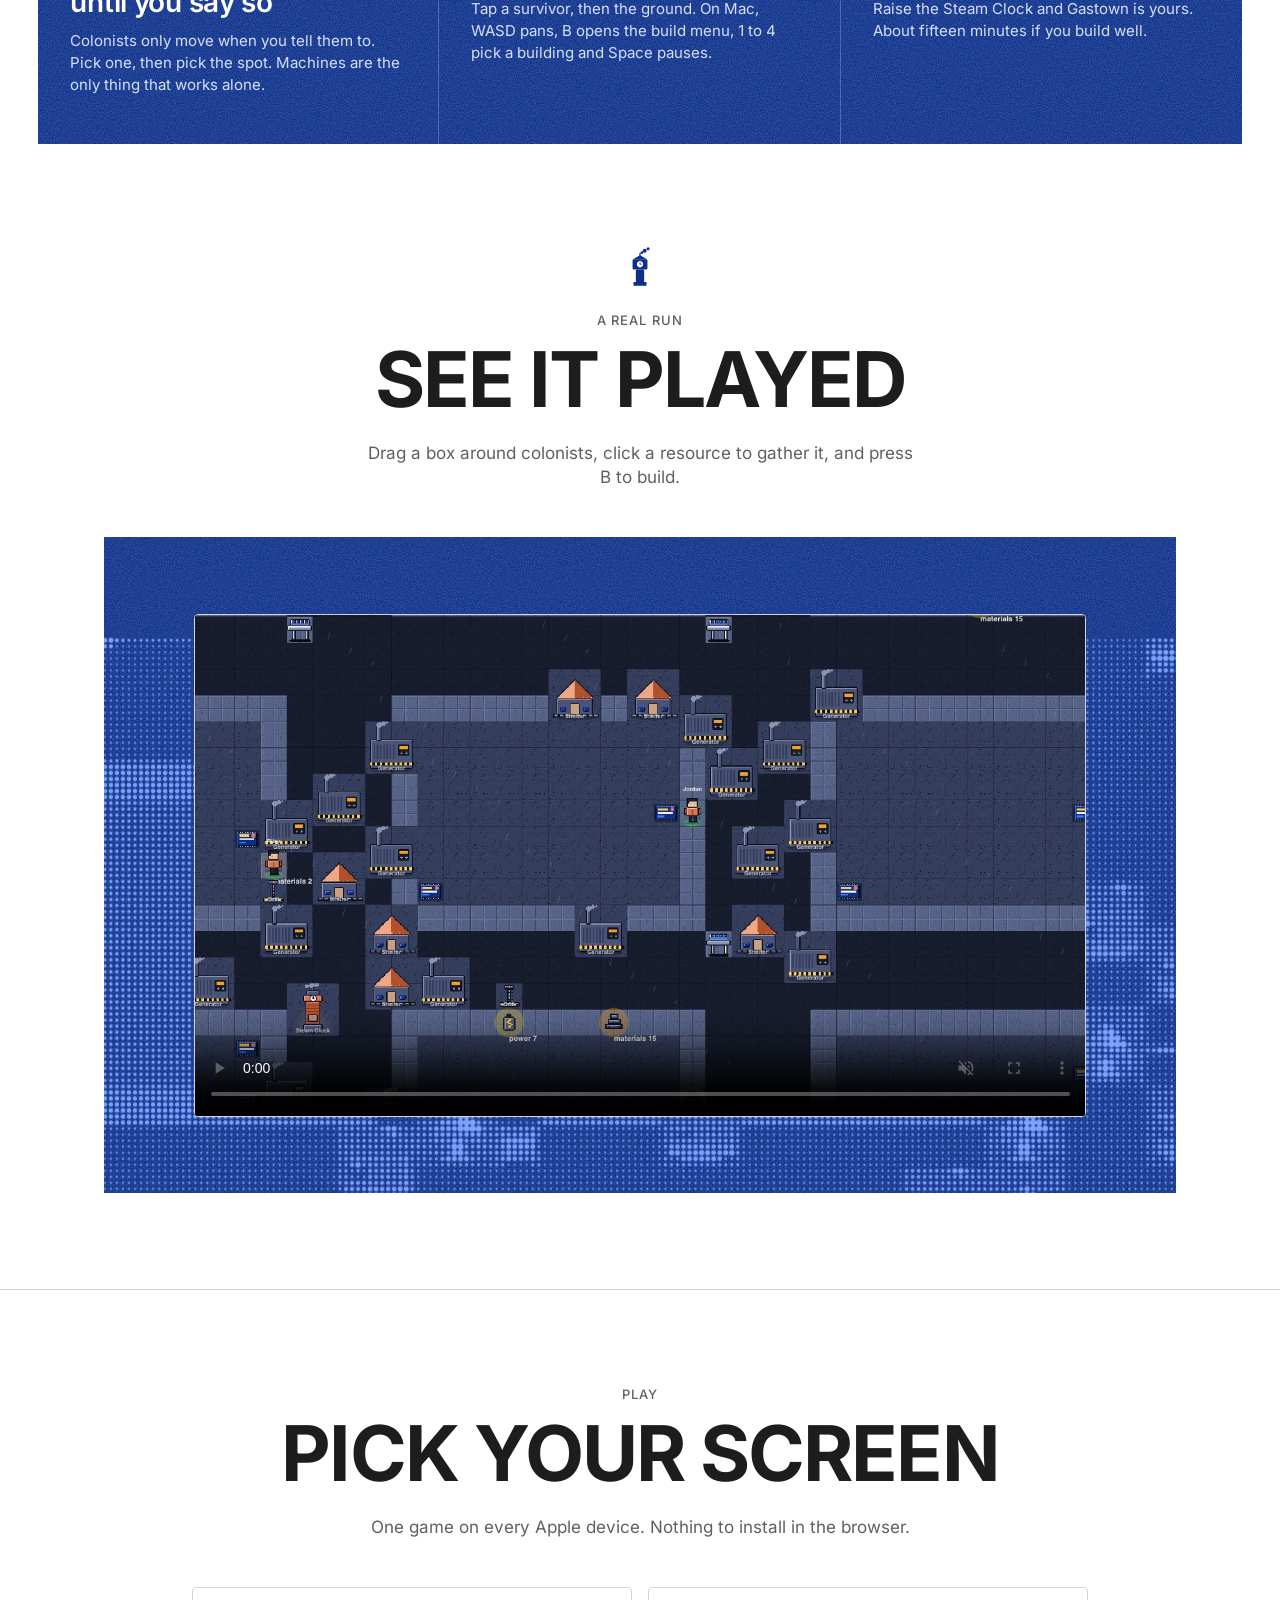
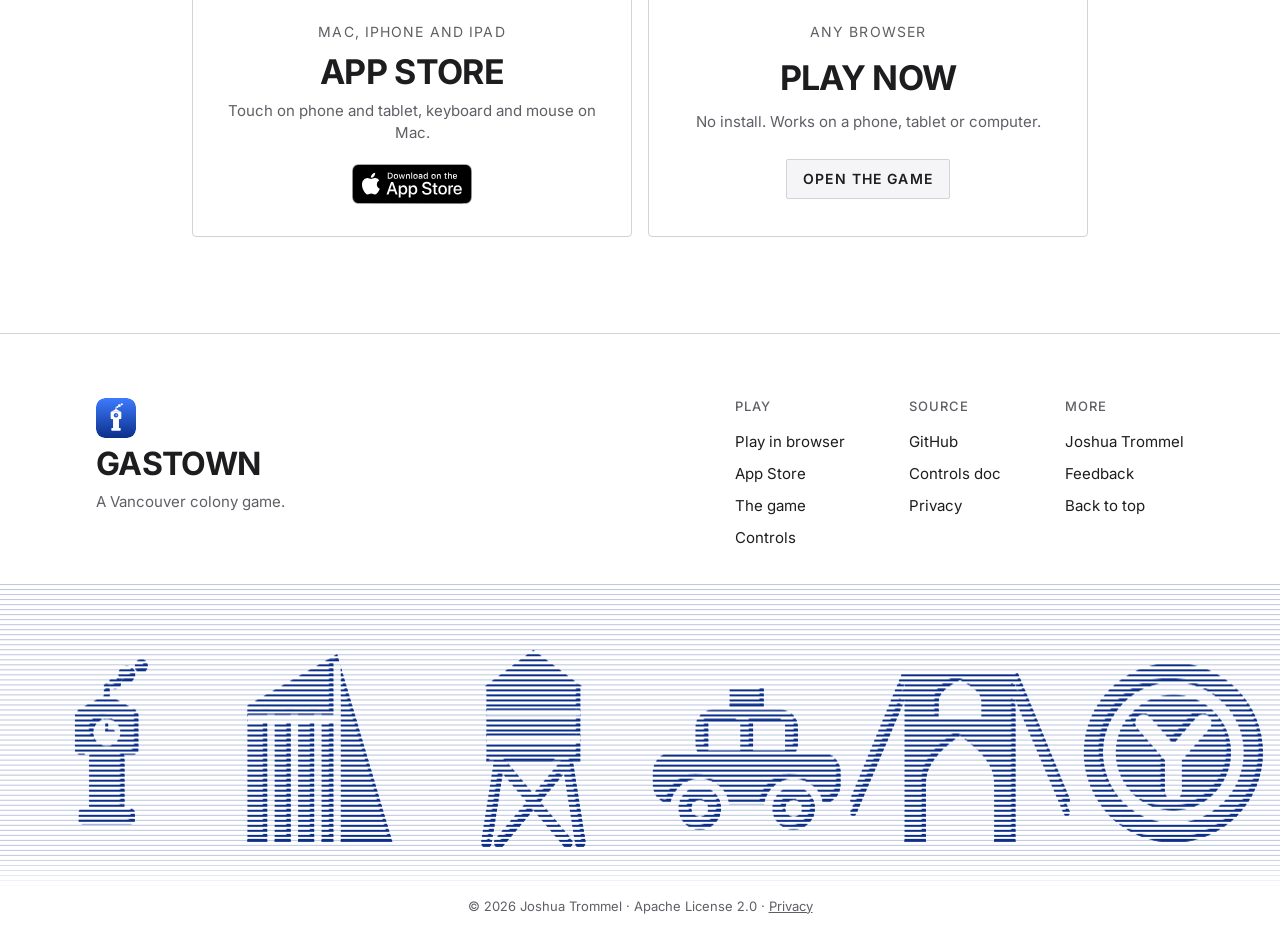
==== commit 750793d1: "Player-facing copy says Steam Clock and colonists, 2.0.0 store metadata Co-Authored-By: Claude Opus " ====
--- a/landing/index.html
+++ b/landing/index.html
@@ -65,7 +65,7 @@
     </div>
   </div>
   <div class="frows">
-    <article class="frow reveal"><div class="art" style="--img: url(art/crew.png)" aria-hidden="true" data-parallax-art="0.14"></div><div><p class="label">Command</p><h3>Send the crew</h3><p>Drag a box around survivors, click a resource, and they work it until you say otherwise.</p></div></article>
+    <article class="frow reveal"><div class="art" style="--img: url(art/crew.png)" aria-hidden="true" data-parallax-art="0.14"></div><div><p class="label">Command</p><h3>Send the crew</h3><p>Drag a box around colonists, click a resource, and they work it until you say otherwise.</p></div></article>
     <article class="frow reveal"><div class="art" style="--img: url(art/machines.png)" aria-hidden="true" data-parallax-art="0.14"></div><div><p class="label">Build</p><h3>Four buildings</h3><p>Shelters add beds. Generators make power. A drill beside a resource mines it and burns power. The Steam Clock wins.</p></div></article>
     <article class="frow reveal"><div class="art" style="--img: url(art/clock.png)" aria-hidden="true" data-parallax-art="0.14"></div><div><p class="label">Grow</p><h3>A crew that grows</h3><p>A free bed and ten food bring a new survivor every day, up to twenty. More hands, a sooner clock.</p></div></article>
   </div>
@@ -82,12 +82,12 @@
       <i class="wing" aria-hidden="true"></i>
       <p class="label">A real run</p>
       <h2>See it played</h2>
-      <p class="body">Drag a box around survivors, click a resource to gather it, and press B to build.</p>
+      <p class="body">Drag a box around colonists, click a resource to gather it, and press B to build.</p>
     </div>
     <div class="stage film-stage reveal">
       <div class="art stage-art" style="--img: url(art/film.png)" aria-hidden="true" data-parallax-art="0.18"></div>
       <figure class="film">
-        <video src="hero.mp4" poster="hero-poster.jpg" autoplay muted loop playsinline controls preload="metadata" aria-label="A real playthrough: drag a box around survivors, click a resource to gather, press B to build."></video>
+        <video src="hero.mp4" poster="hero-poster.jpg" autoplay muted loop playsinline controls preload="metadata" aria-label="A real playthrough: drag a box around colonists, click a resource to gather, press B to build."></video>
       </figure>
     </div>
   </div>
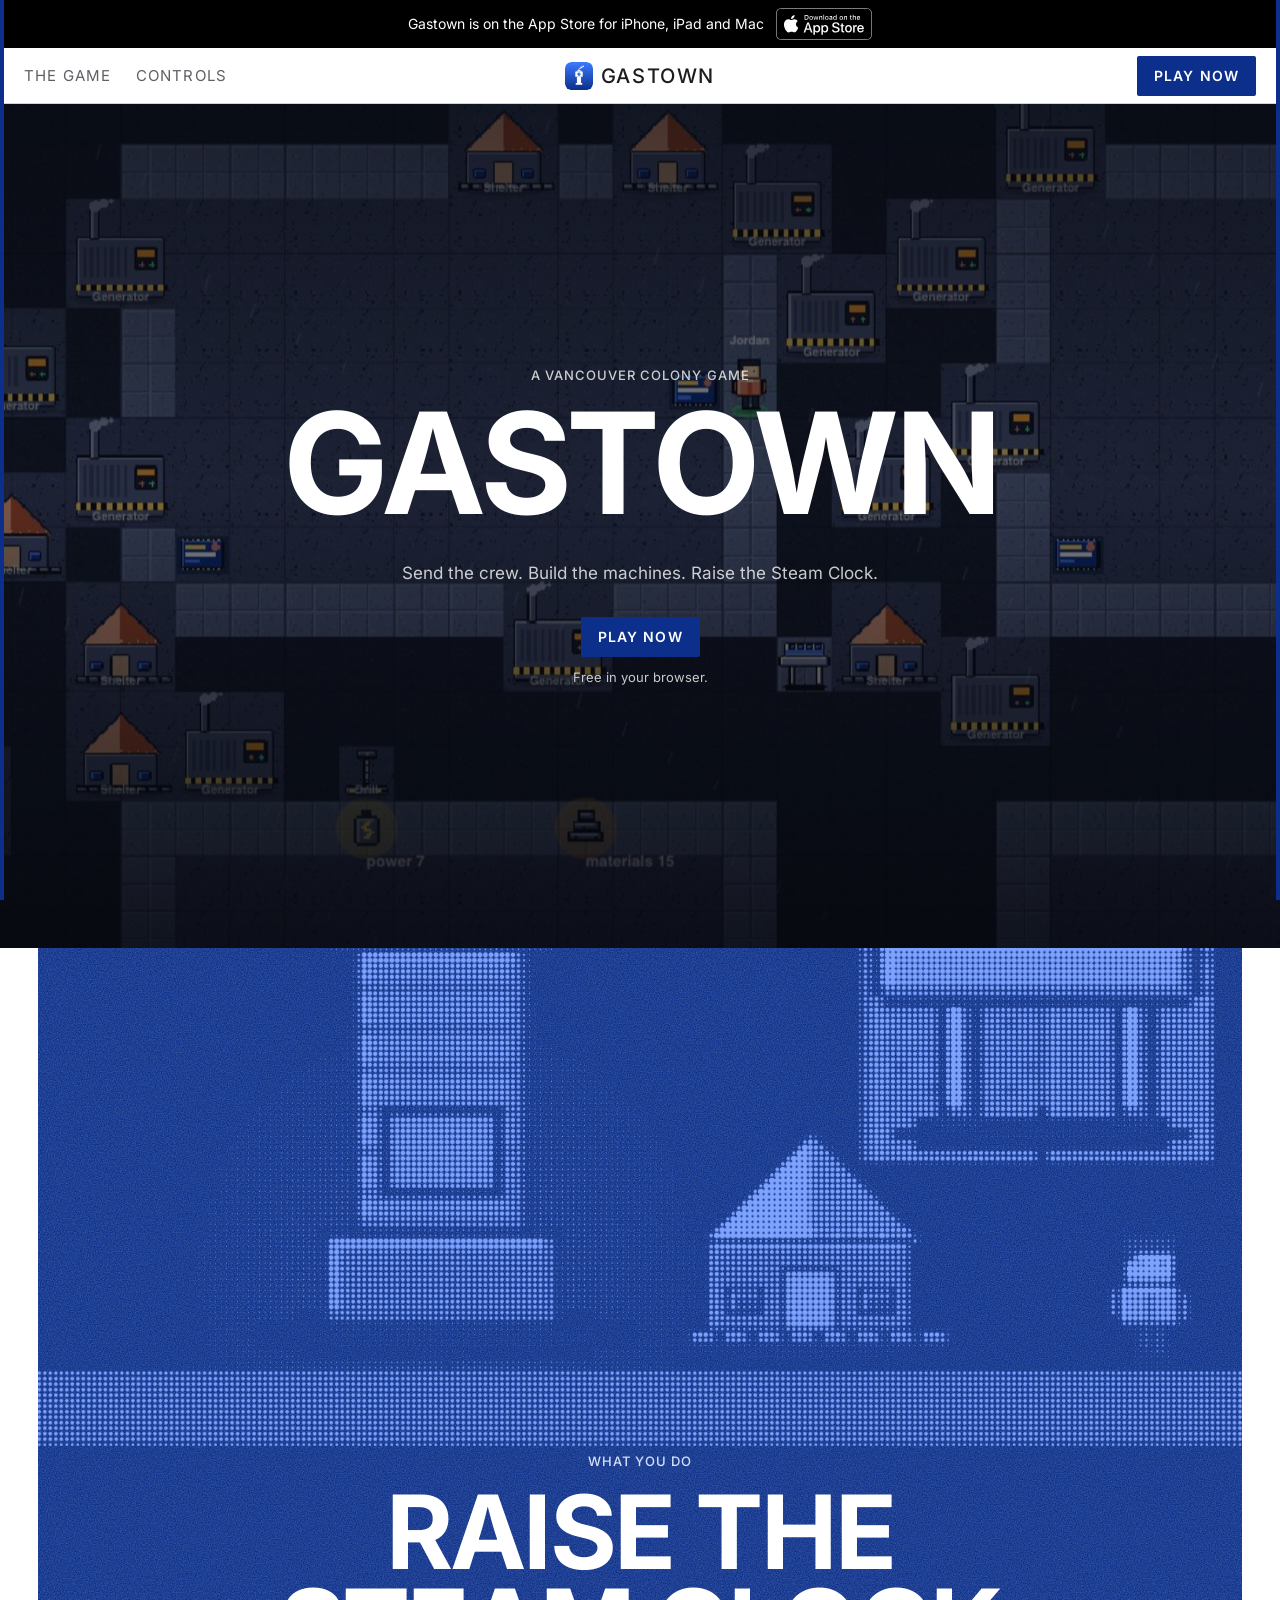
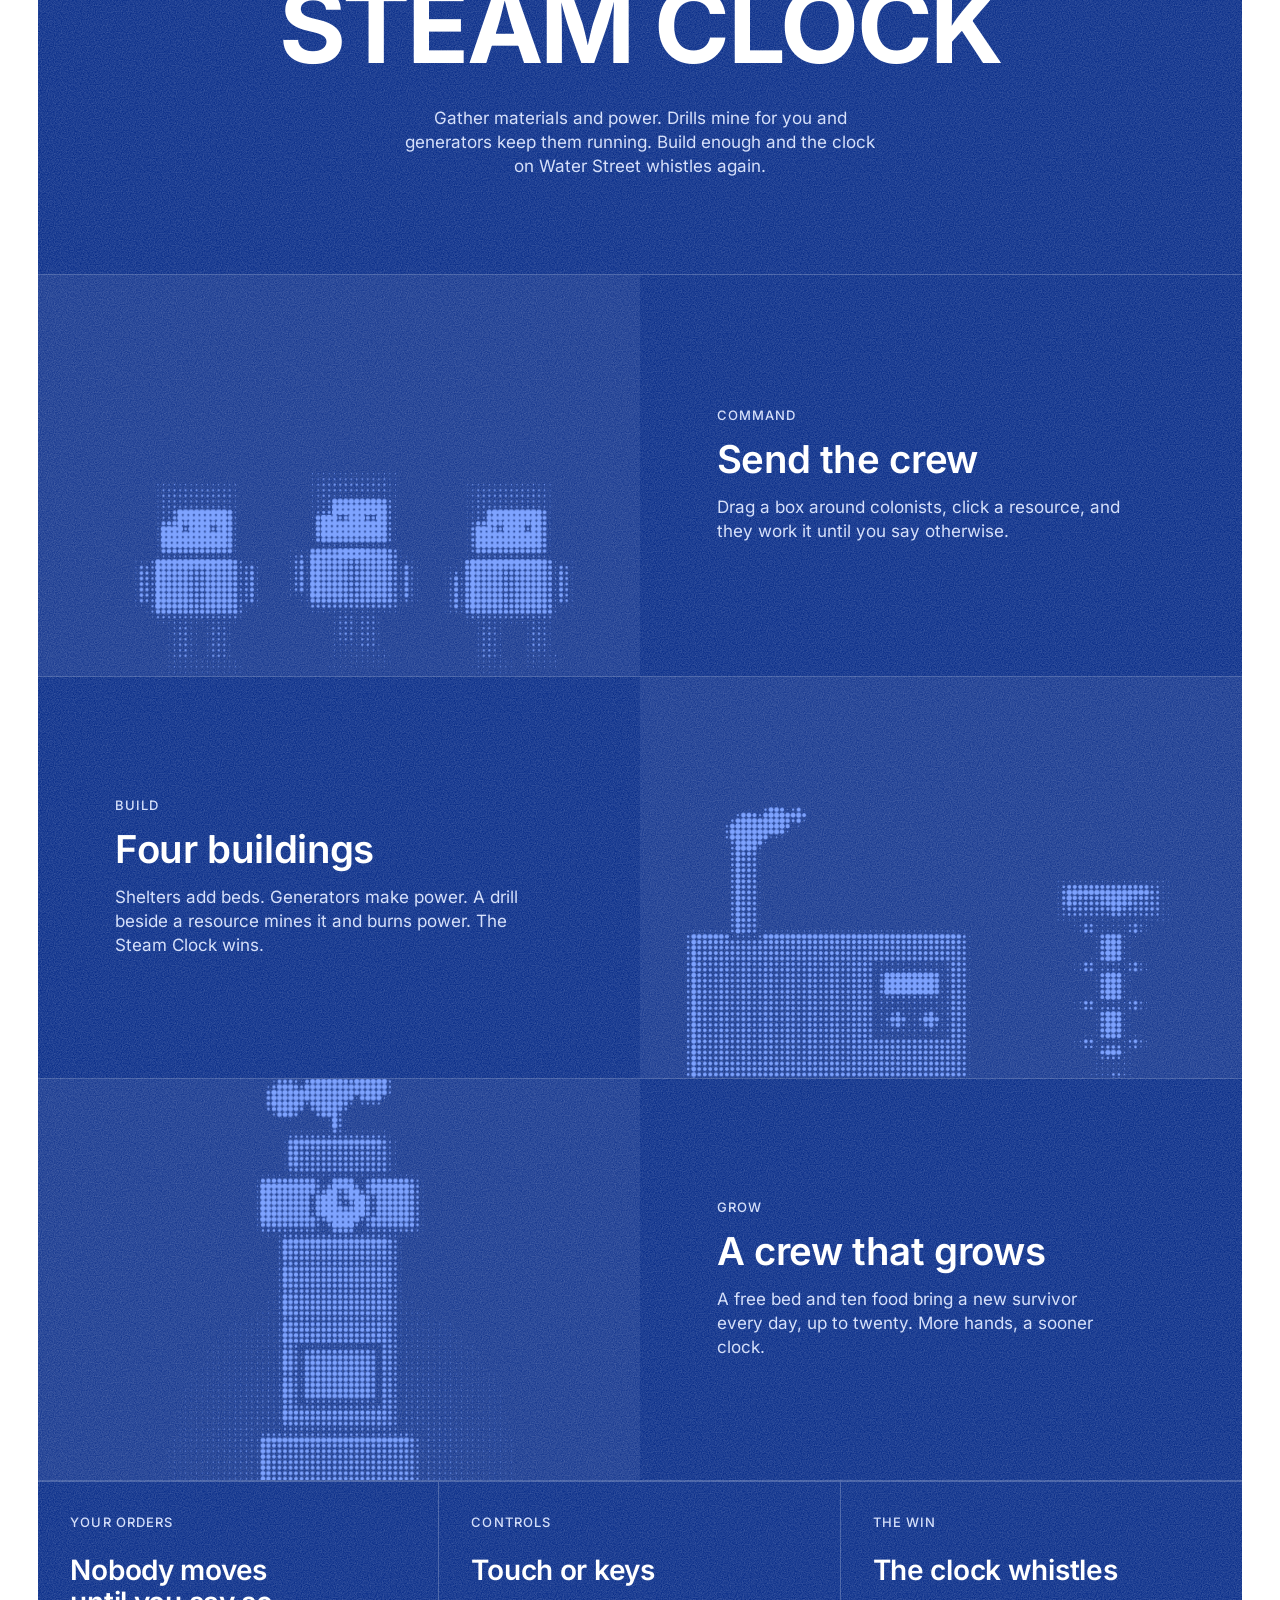
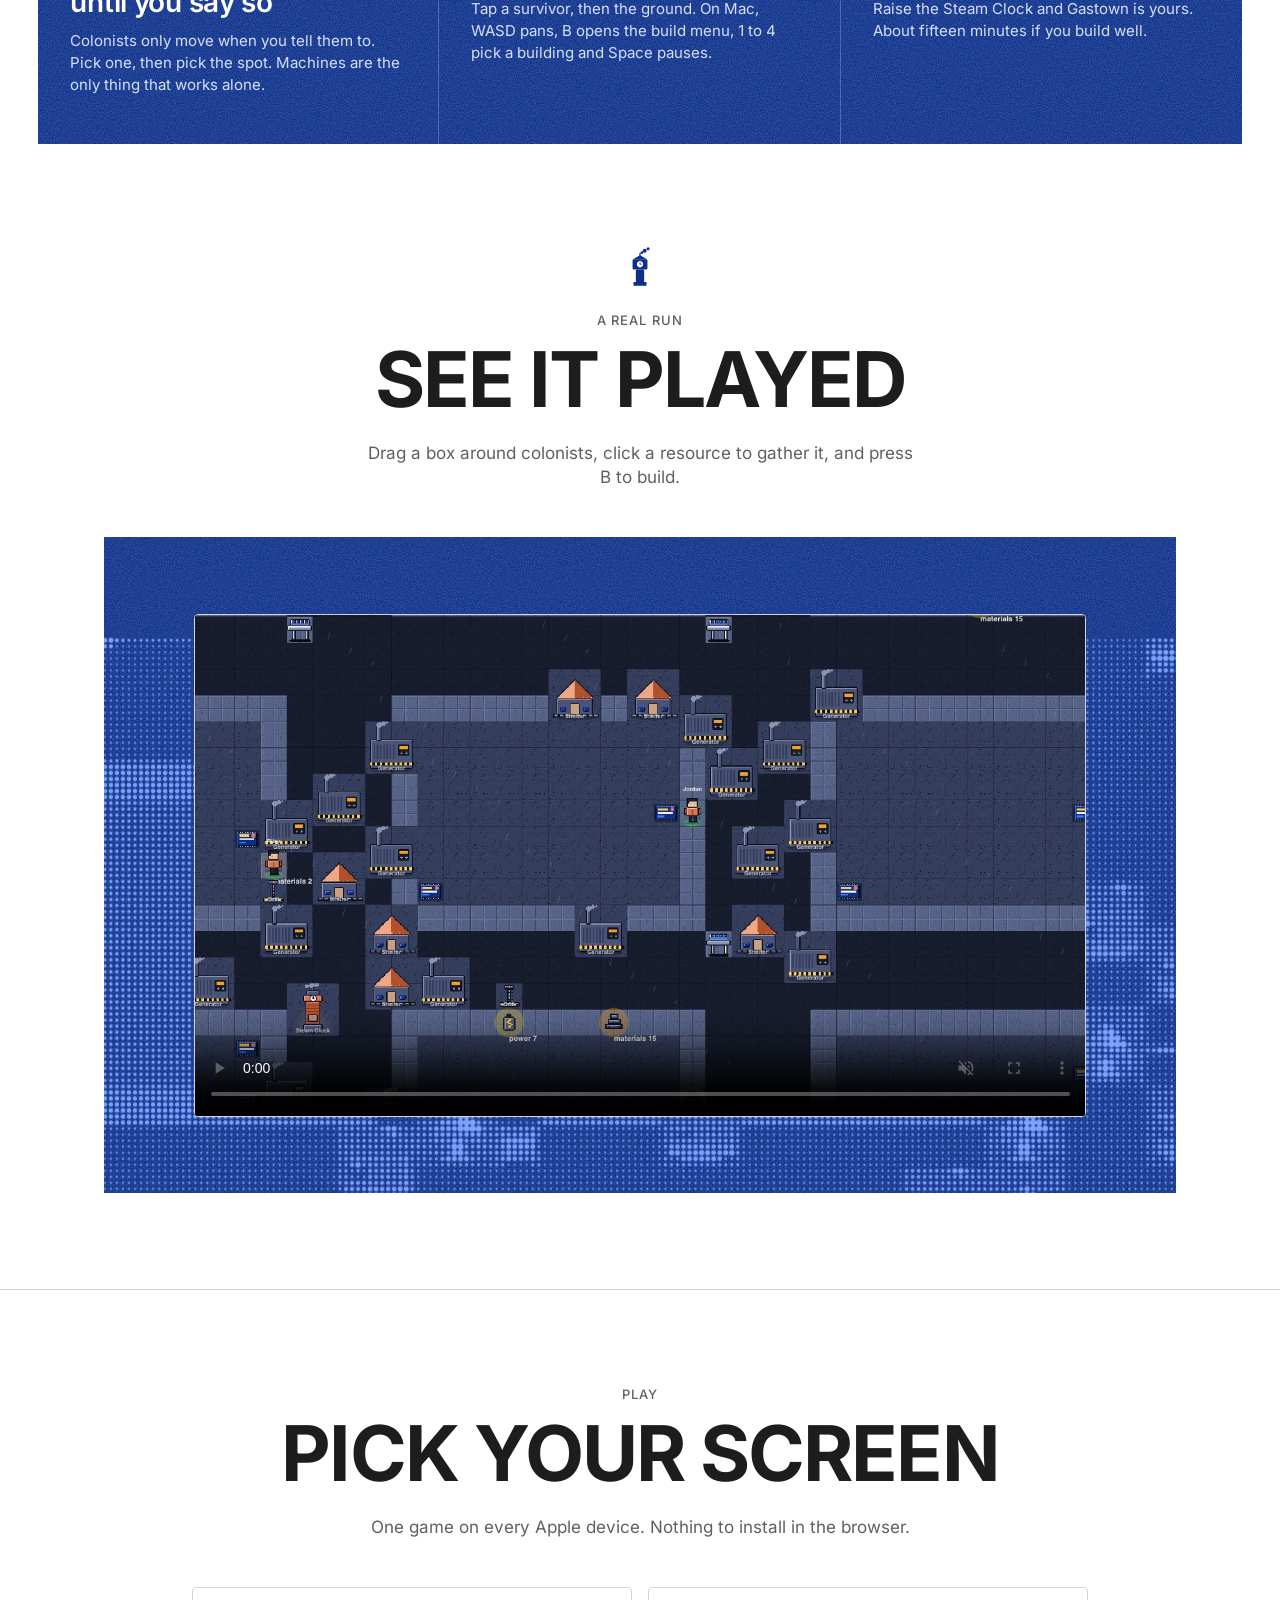
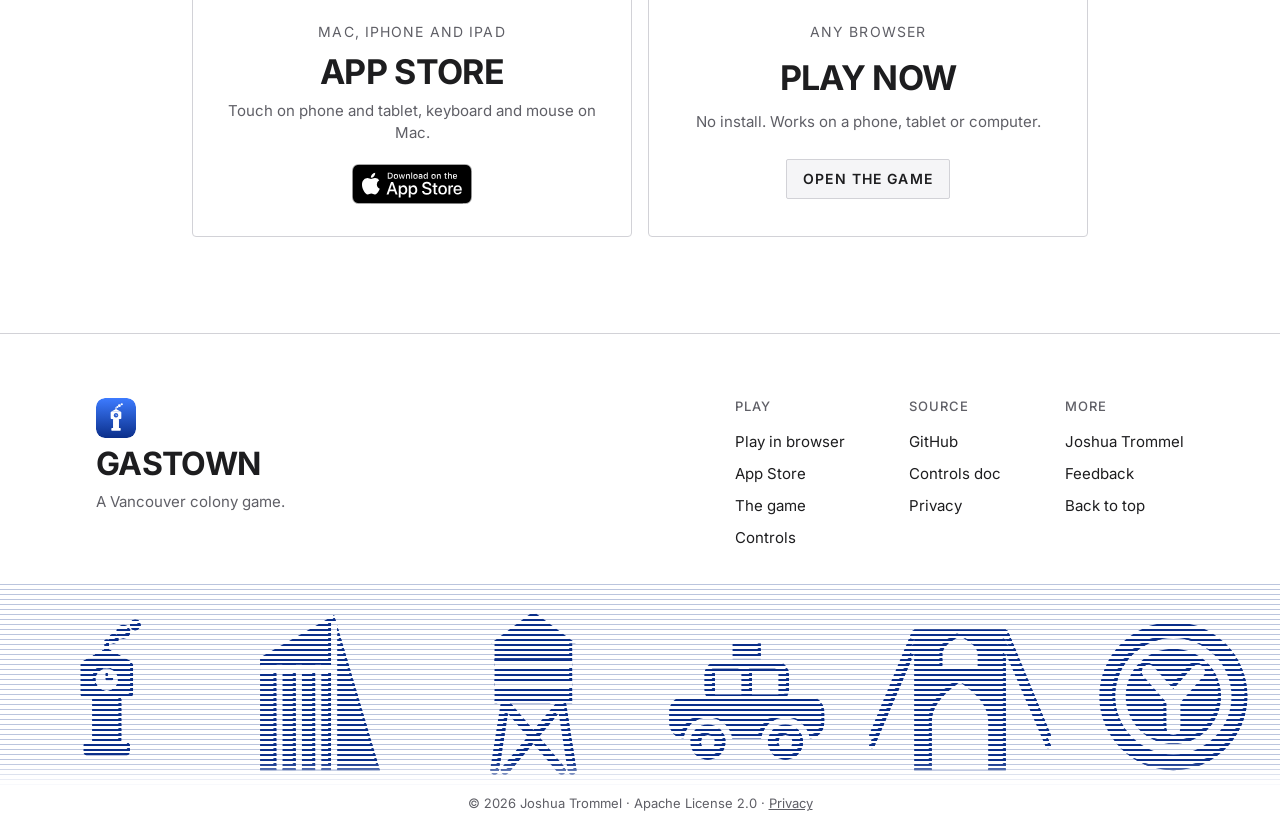
==== commit b5e097e6: "Landing: App Store bar in its own landmark (axe clean) Co-Authored-By: Claude Opus 5.5 <noreply@anth" ====
--- a/landing/index.html
+++ b/landing/index.html
@@ -25,7 +25,7 @@
 </head>
 <body>
 
-<a class="store-bar" href="https://apps.apple.com/app/id6782618198"><span>Gastown is on the App Store for iPhone, iPad and Mac</span><img src="app-store.svg" alt="Download on the App Store" width="105" height="35"></a>
+<aside aria-label="App Store"><a class="store-bar" href="https://apps.apple.com/app/id6782618198"><span>Gastown is on the App Store for iPhone, iPad and Mac</span><img src="app-store.svg" alt="Download on the App Store" width="105" height="35"></a></aside>
 
 <header class="nav" aria-label="Site">
   <nav class="nav-links" aria-label="Main">
--- a/landing/landing.css
+++ b/landing/landing.css
@@ -58,7 +58,8 @@
 .store-bar { display: flex; align-items: center; justify-content: center; gap: var(--sp-3); min-height: 48px; padding: var(--sp-1) var(--sp-4); background: #000; color: #fff; text-decoration: none; font-size: 14px; }
 .store-bar img { display: block; height: 32px; width: auto; }
 .store-bar:hover span { text-decoration: underline; }
-@media (max-width: 600px) { .store-bar span { display: none; } }
+/* iPhone and iPad already get Safari's smart App Store banner (meta apple-itunes-app), so the bar is desktop only. */
+@media (hover: none) { .store-bar { display: none; } }
 .store-badge { display: inline-flex; align-items: center; height: 40px; }
 .store-badge img { display: block; height: 40px; width: auto; }
 .lead { max-width: 560px; margin: var(--sp-6) auto 0; color: var(--sub); }
@@ -121,7 +122,7 @@
 .foot-cols .label { margin-bottom: var(--sp-2); }
 .foot-cols a { color: var(--text); text-decoration: none; font-size: 15px; }
 .foot-cols a:hover { color: var(--accent); }
-.word-band { color: var(--accent); position: relative; width: 100vw; margin: var(--sp-6) 0 0 calc(50% - 50vw); height: clamp(160px, 24vw, 340px); }
+.word-band { color: var(--accent); position: relative; width: 100vw; margin: var(--sp-6) 0 0 calc(50% - 50vw); height: clamp(120px, 16vw, 220px); }
 .word-canvas { position: absolute; inset: 0; width: 100%; height: 100%; display: none; }
 .word-band.live .word-canvas { display: block; }
 .legal { margin-top: var(--sp-2); font-size: var(--size-footnote); line-height: 16px; color: var(--sub); text-wrap: balance; }
@@ -159,7 +160,7 @@
   .cells { grid-template-columns: 1fr; }
   .cell, .cell:nth-child(2n), .cell:nth-child(3n), .cell:nth-last-child(-n+2) { border-right: 0; border-bottom: 1px solid var(--band-line); padding: var(--sp-5); }
   .cell:last-child { border-bottom: 0; }
-  .word-band { height: 260px; }
+  .word-band { height: 140px; }
   .foot-cols { gap: var(--sp-6); }
 }
 @media (prefers-reduced-motion: reduce) {
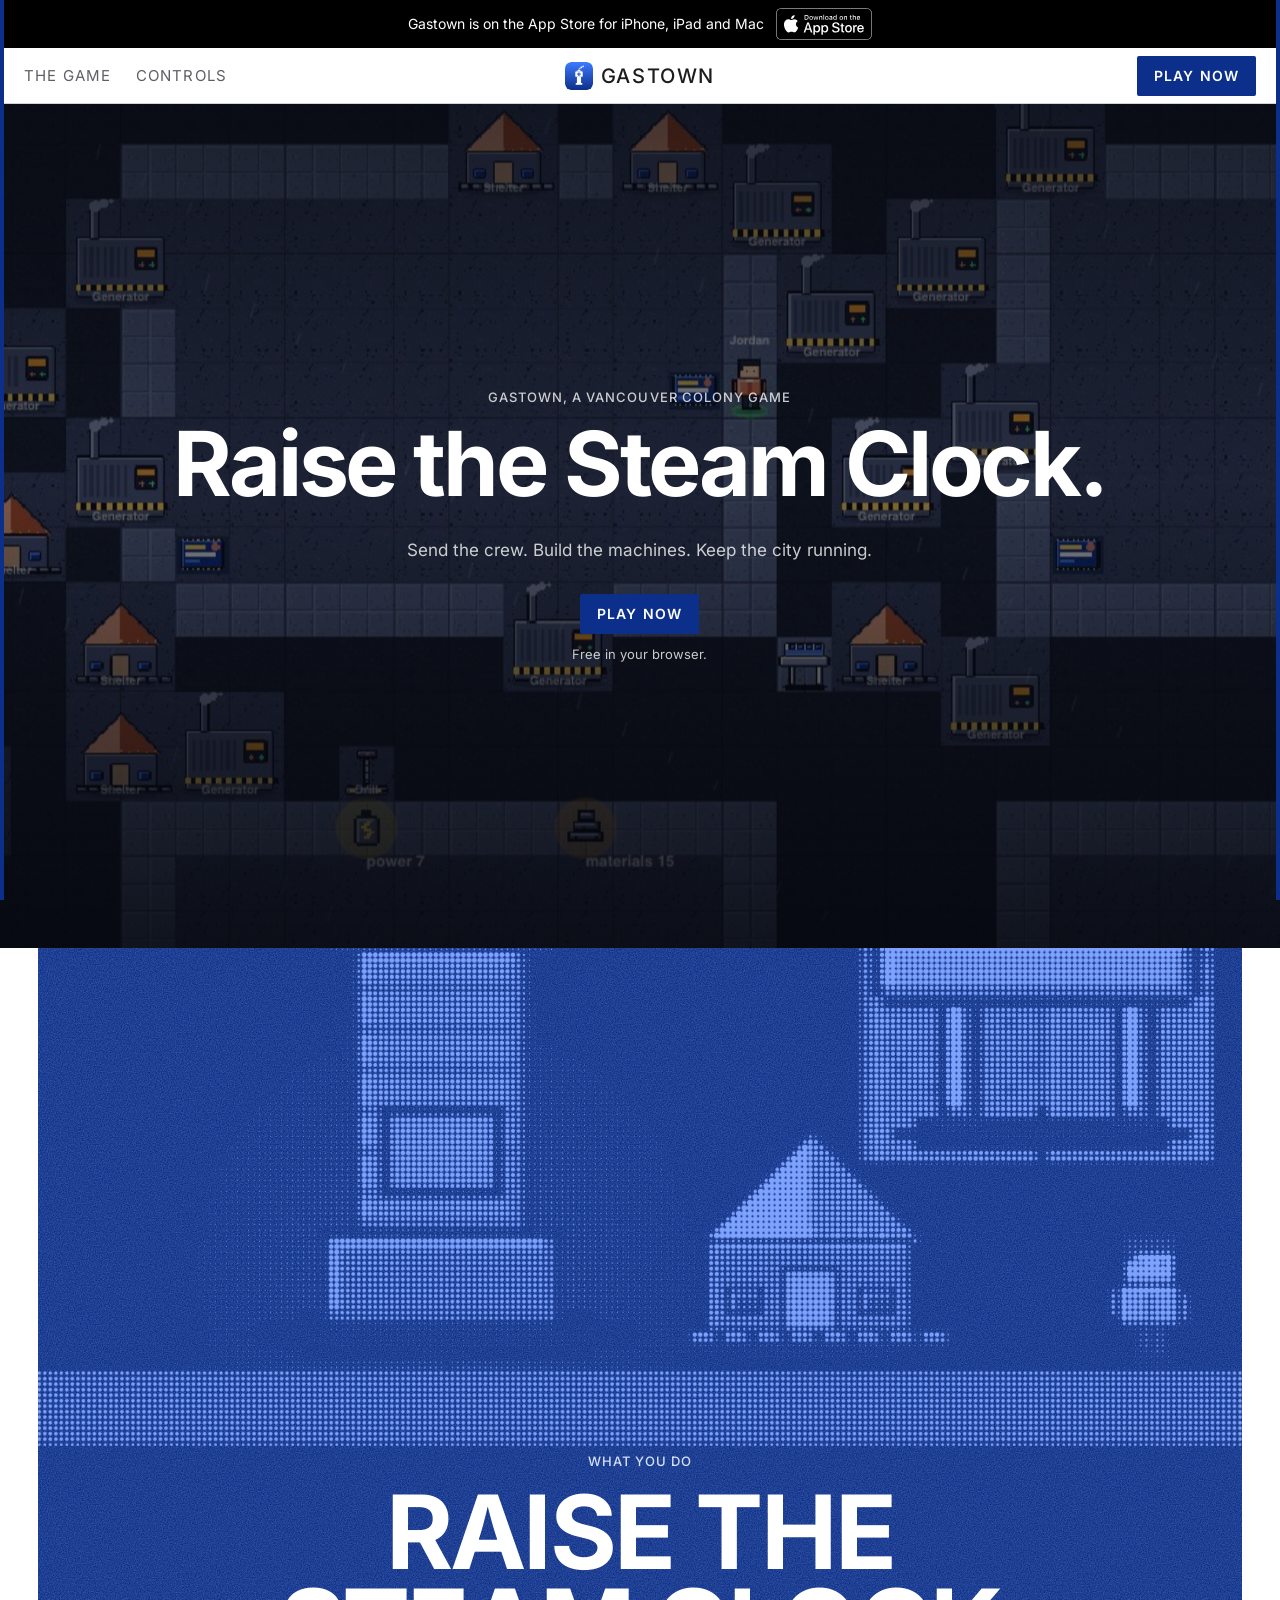
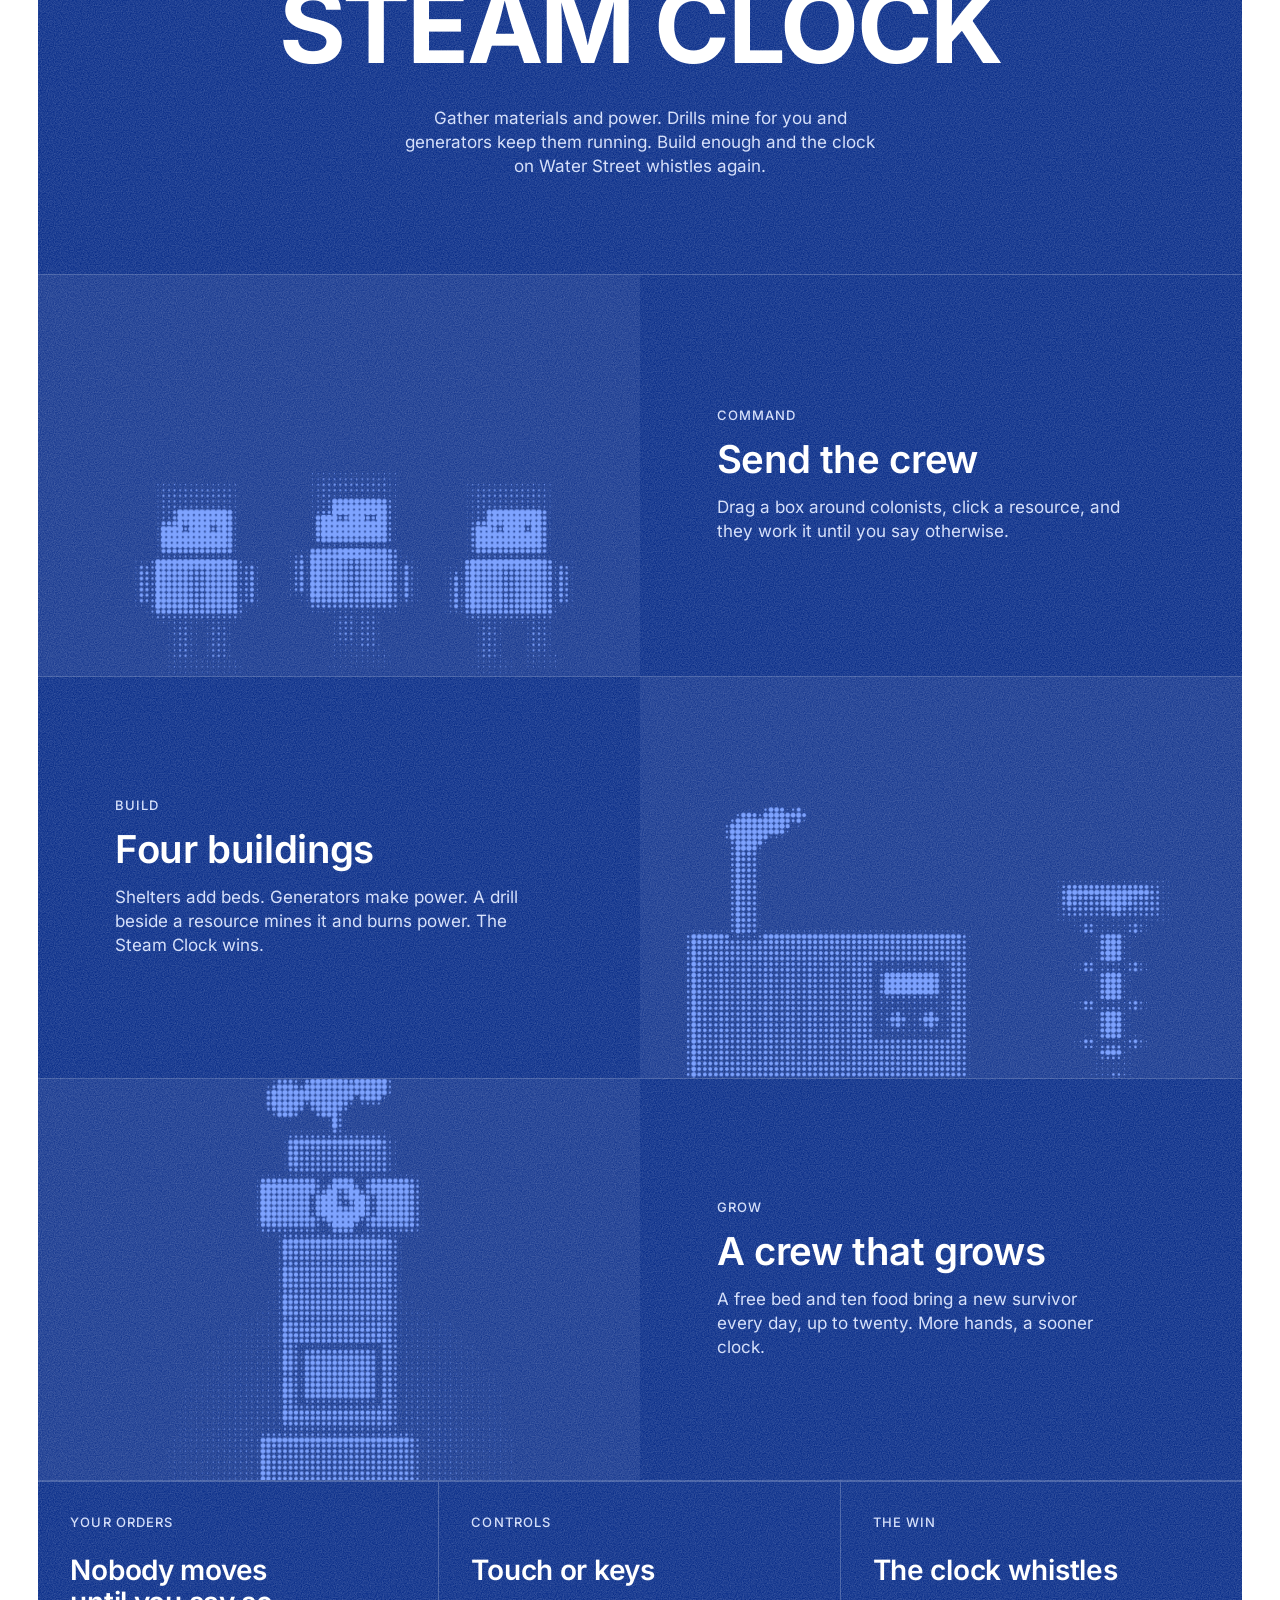
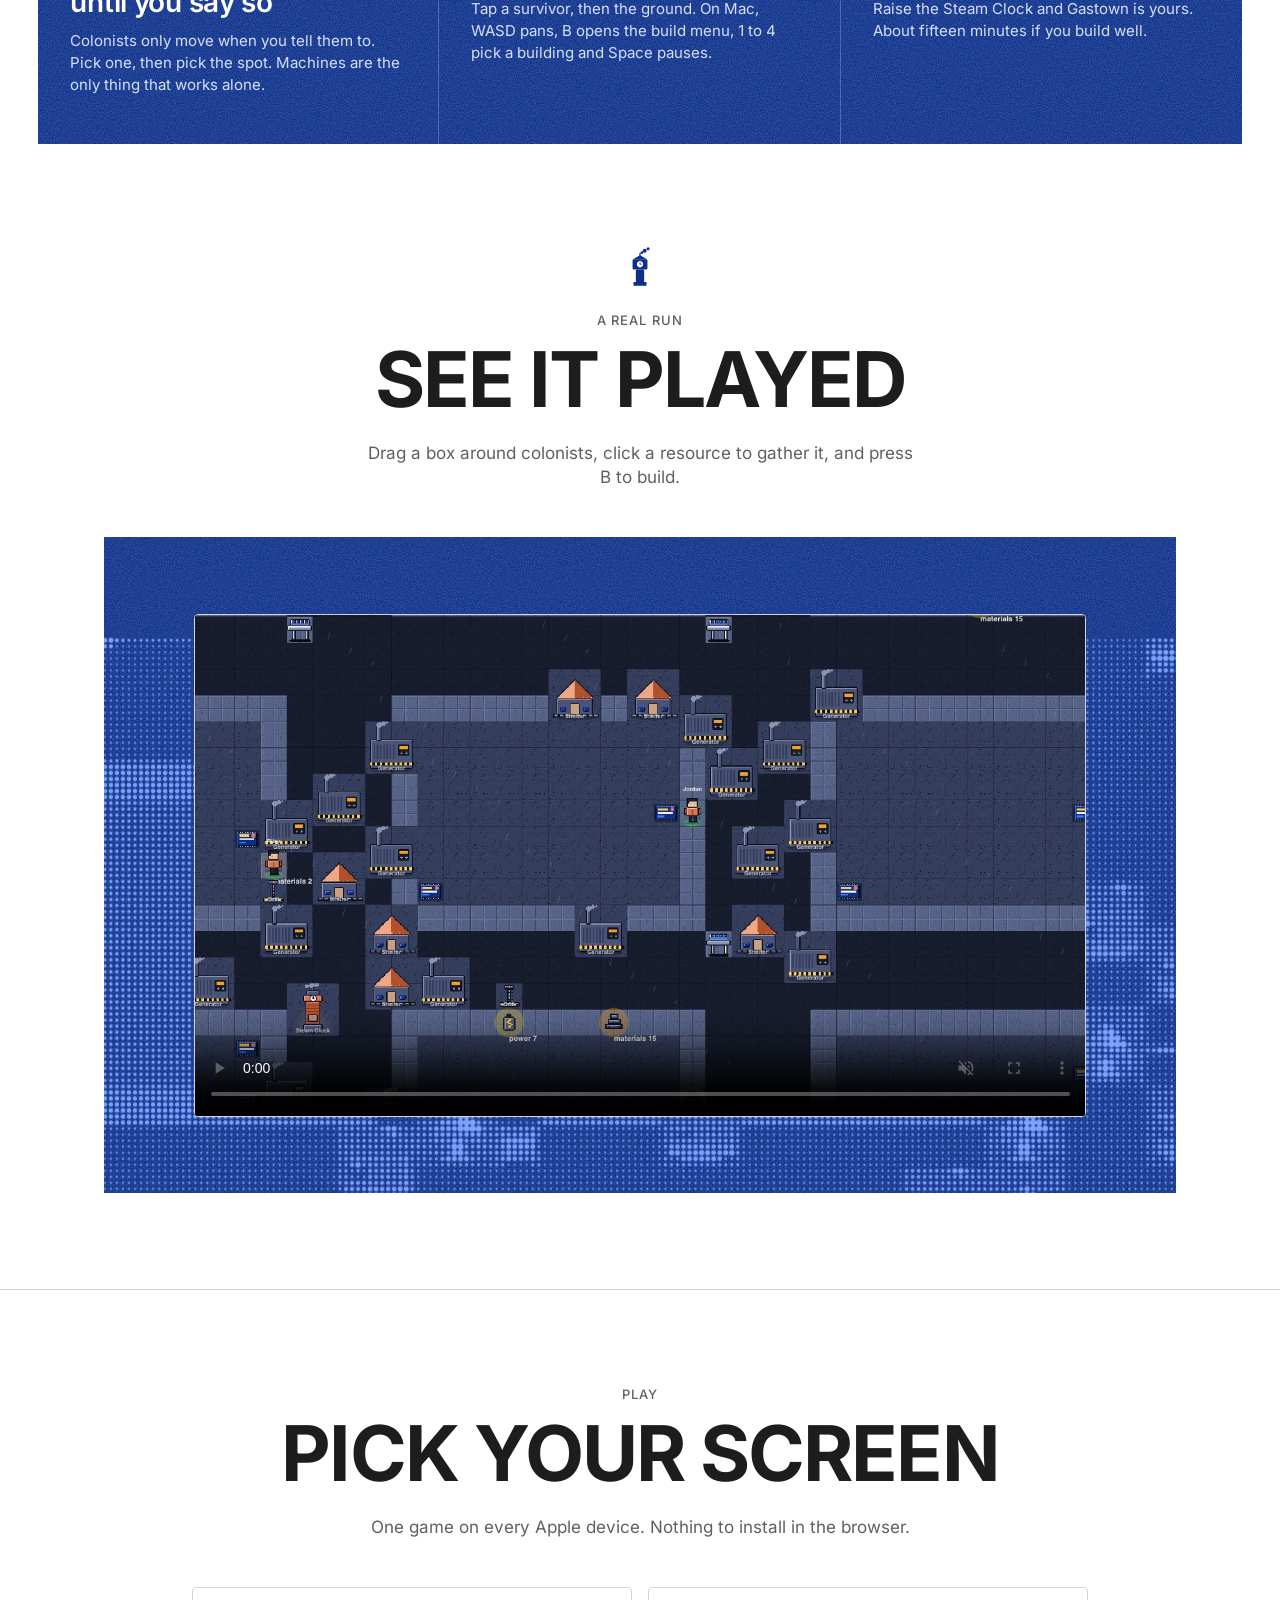
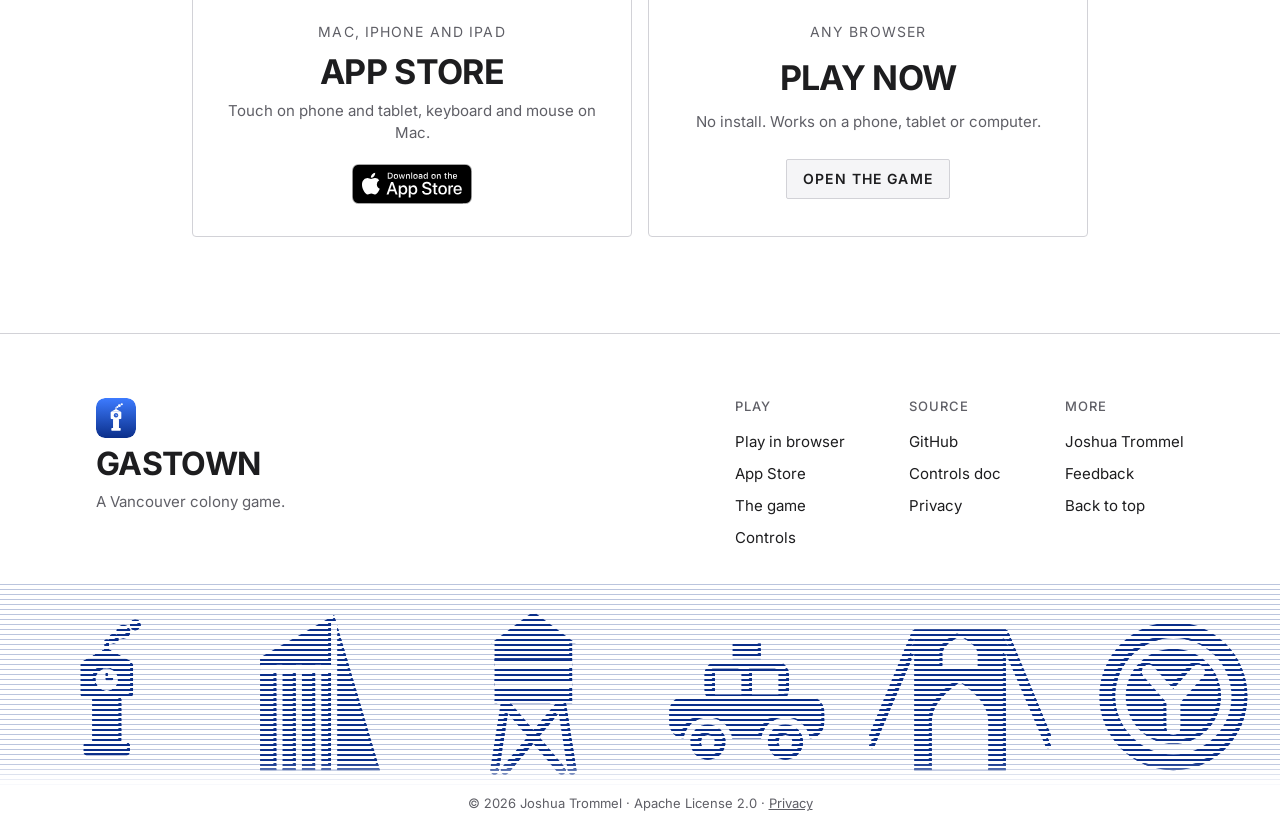
==== commit 6df02406: "Landing: tagline is the H1, name moves to the label Co-Authored-By: Claude Opus 5.5 <noreply@anthrop" ====
--- a/landing/index.html
+++ b/landing/index.html
@@ -45,9 +45,9 @@
     <video class="hero-video" src="hero.mp4" poster="hero-poster.jpg" autoplay muted loop playsinline preload="auto" data-parallax="0.35"></video>
   </div>
   <div class="wrap center hero-copy" data-parallax="0.3" data-fade>
-    <p class="label">A Vancouver colony game</p>
-    <h1>Gastown</h1>
-    <p class="lead">Send the crew. Build the machines. Raise the Steam Clock.</p>
+    <p class="label">Gastown, a Vancouver colony game</p>
+    <h1 class="hero-h1">Raise the Steam Clock.</h1>
+    <p class="lead">Send the crew. Build the machines. Keep the city running.</p>
     <div class="cta">
       <a class="btn btn-solid" href="app/">Play now</a>
     </div>
--- a/landing/landing.css
+++ b/landing/landing.css
@@ -22,6 +22,8 @@
 /* the wing, in the accent, over a section title */
 .wing { display: block; width: 56px; height: 56px; margin: 0 auto var(--sp-4); background: var(--accent); -webkit-mask: url(mark.svg) center / contain no-repeat; mask: url(mark.svg) center / contain no-repeat; }
 h1 { font-size: clamp(60px, 11vw, 168px); line-height: .92; font-weight: 700; text-transform: uppercase; letter-spacing: -.03em; }
+/* the hero leads with the line that sells; the nav and label carry the name */
+.hero-h1 { font-size: clamp(40px, 7vw, 104px); line-height: .95; text-transform: none; letter-spacing: -.035em; max-width: 1000px; margin: 0 auto; }
 h2 { font-size: clamp(40px, 6vw, 88px); line-height: .95; font-weight: 700; text-transform: uppercase; letter-spacing: -.025em; }
 h3 { font-size: 28px; line-height: 32px; font-weight: 600; letter-spacing: -.01em; }
 .label { font-size: 13px; line-height: 16px; font-weight: 500; letter-spacing: .08em; text-transform: uppercase; color: var(--sub); margin-bottom: var(--sp-4); }
